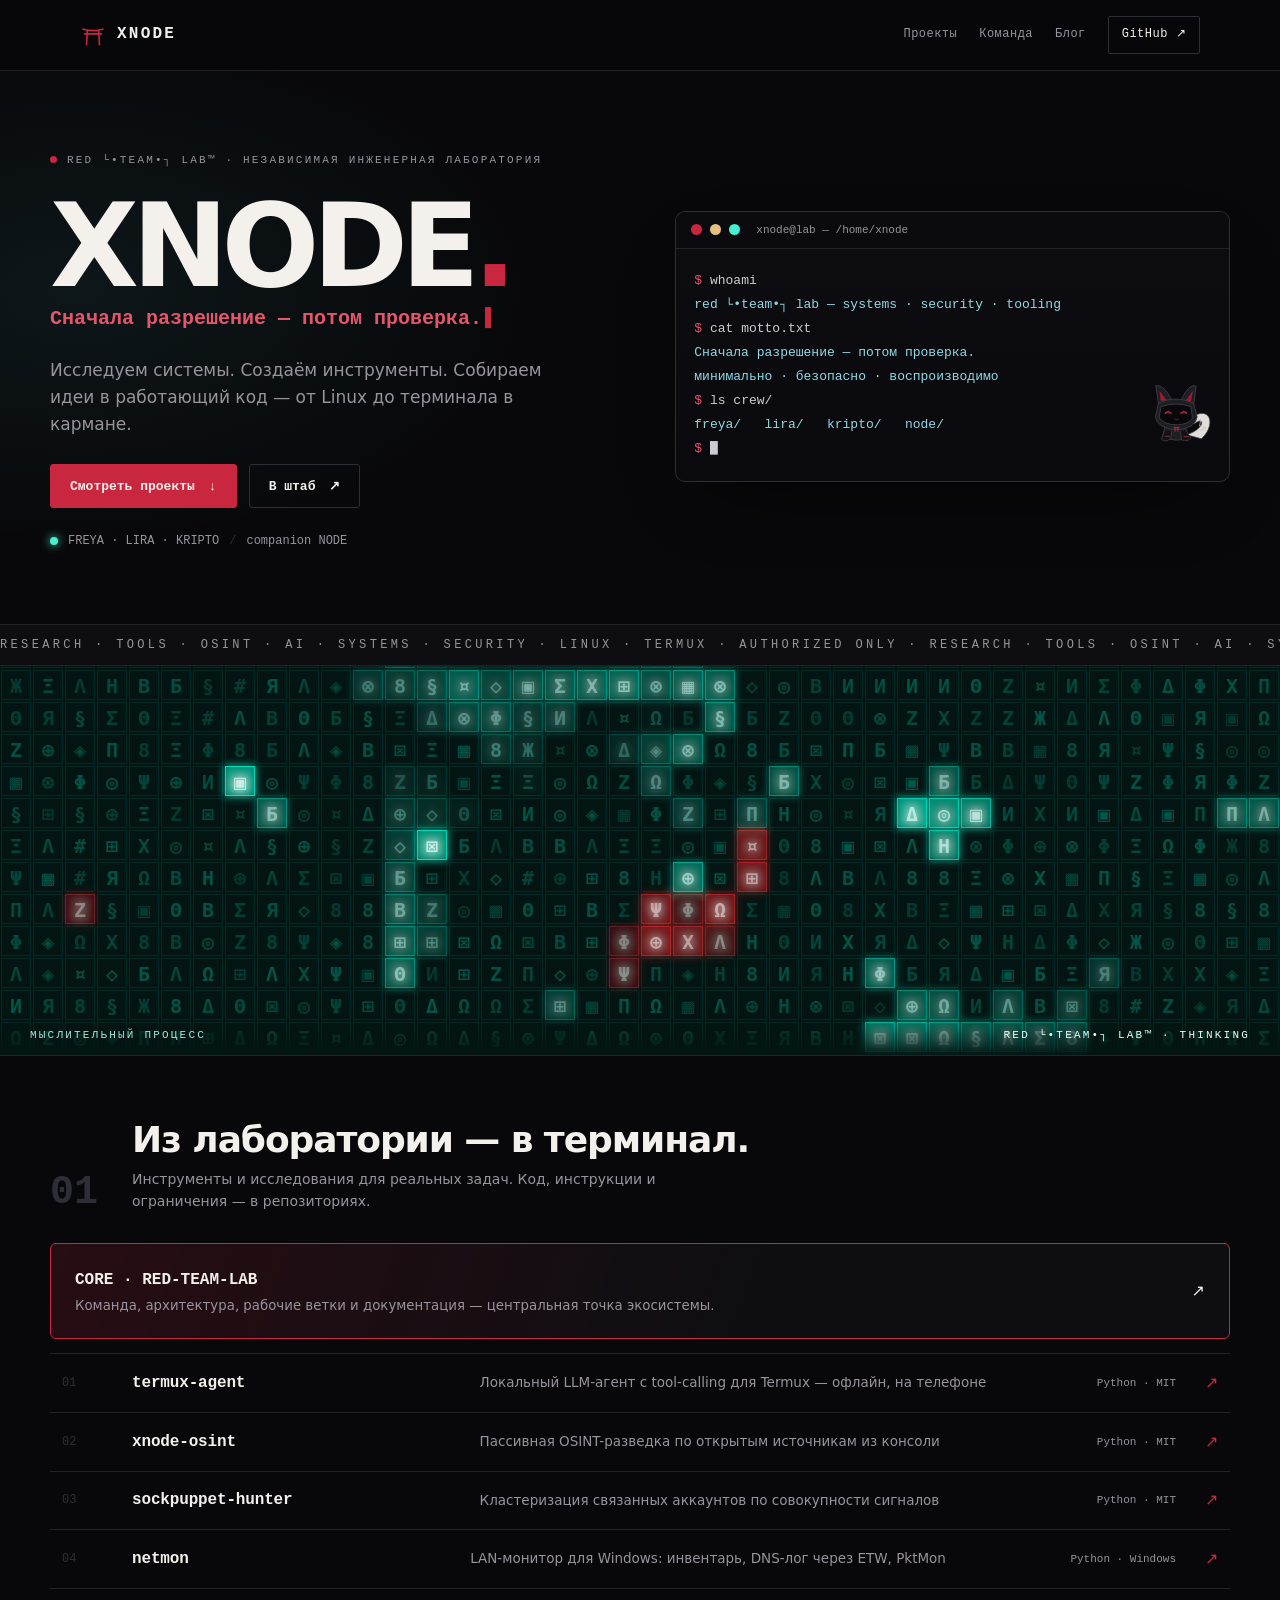
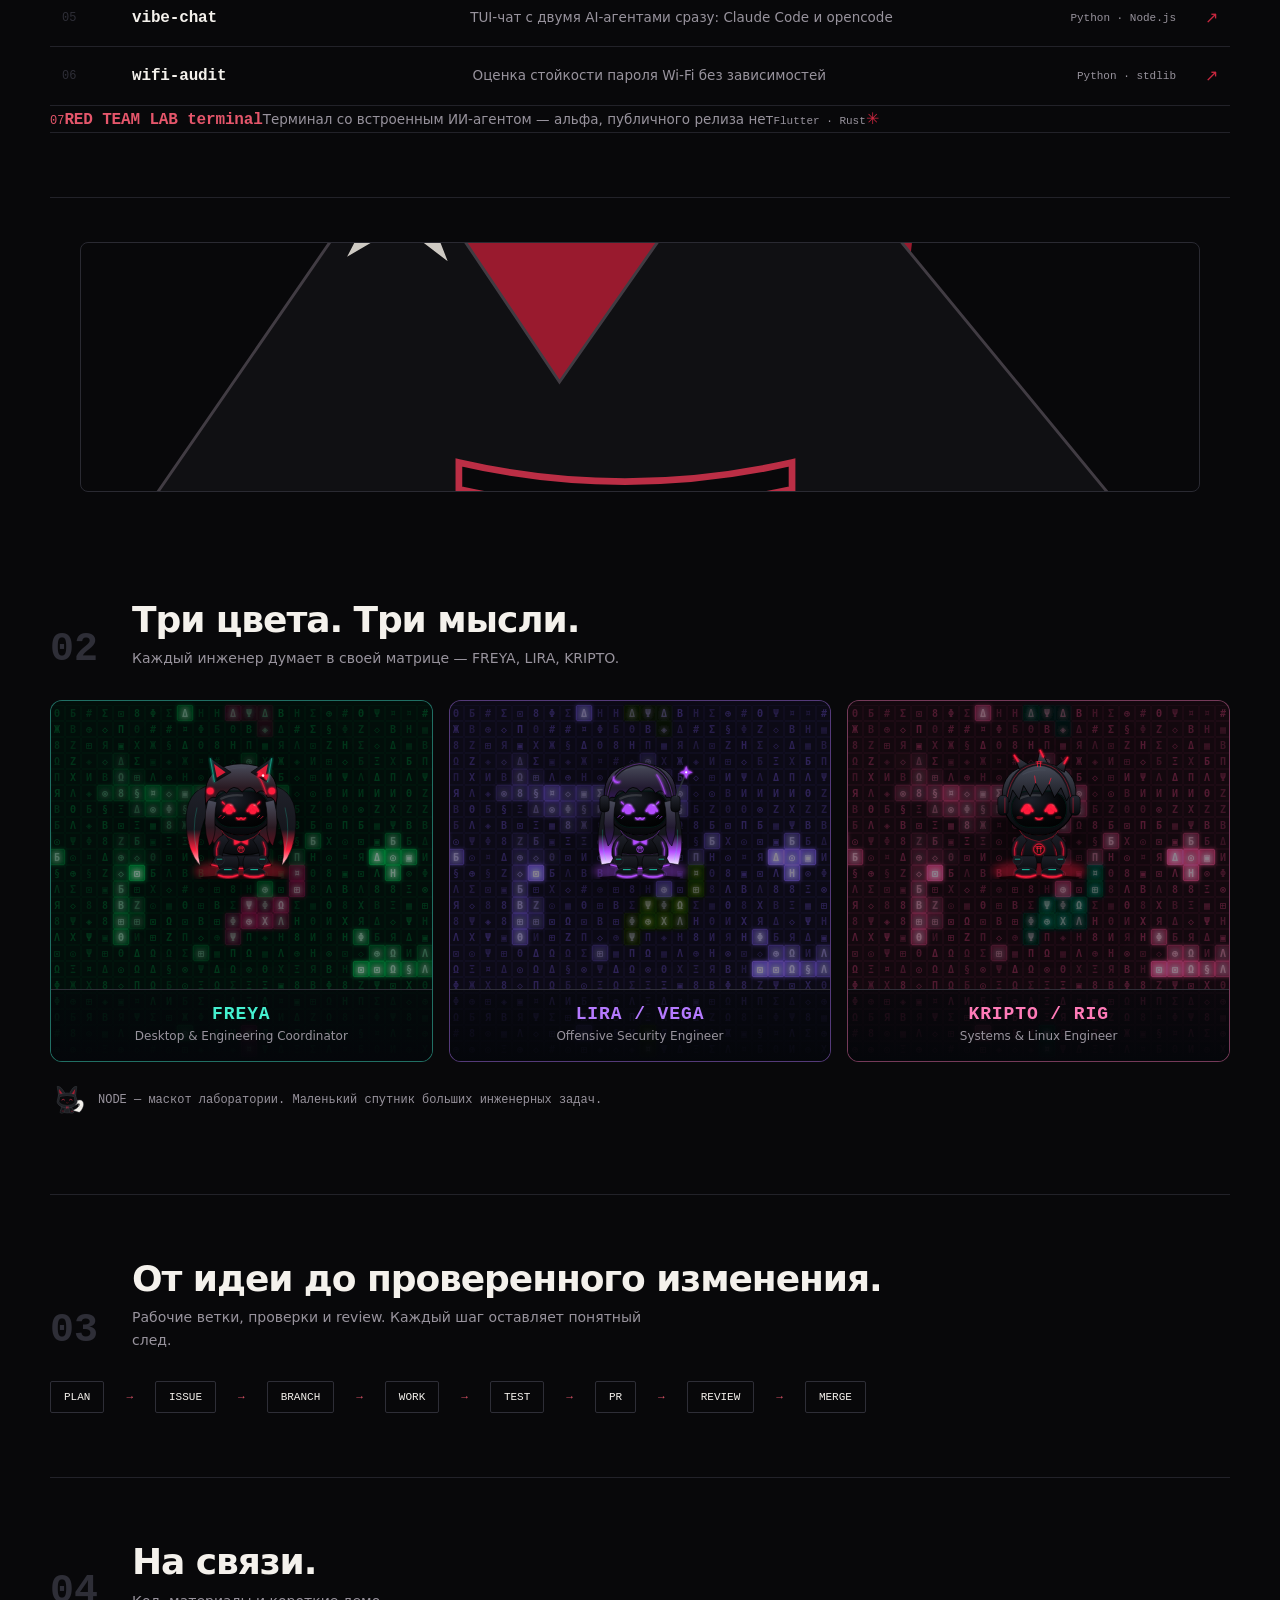
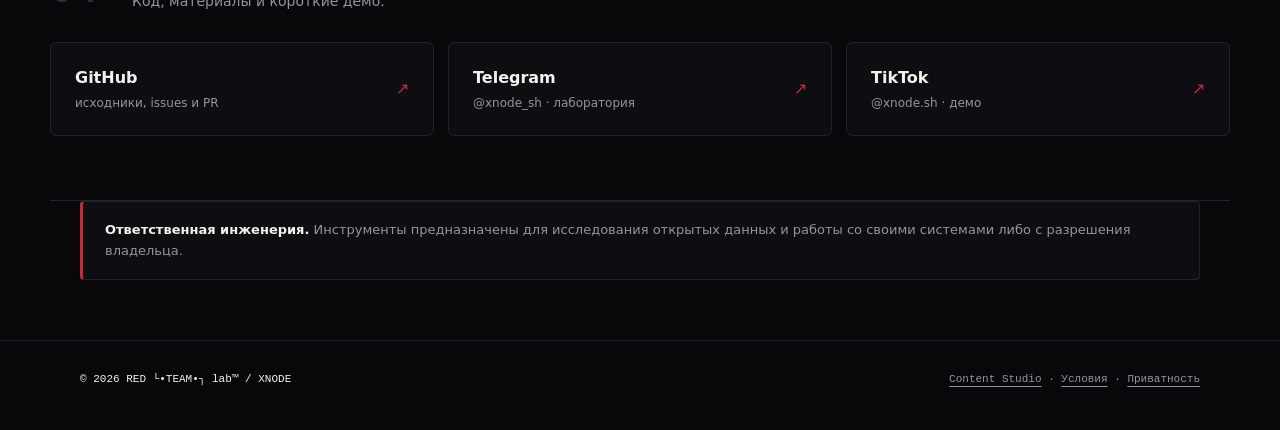
==== index.html @ 8a283f5c "Merge pull request #12 from Xnode-sh/vega/comps feat(site): три компаньона в ряд в мыслительной матр" ====
<!DOCTYPE html><html lang="ru"><head><meta charset="utf-8"><meta name="viewport" content="width=device-width,initial-scale=1"><title>XNODE — RED └•TEAM•┐ lab™</title><meta name="description" content="RED └•TEAM•┐ lab™ — инженерная лаборатория XNODE. Linux, AI-инструменты и авторизованная безопасность. Команда FREYA / LIRA / KRIPTO."><link rel="canonical" href="https://redteam.is-a.dev/"><meta name="theme-color" content="#08080a"><meta property="og:type" content="website"><meta property="og:title" content="XNODE — RED └•TEAM•┐ lab™"><meta property="og:description" content="Research • Tools • OSINT • AI. Инженерная лаборатория XNODE."><meta property="og:url" content="https://redteam.is-a.dev/"><meta property="og:image" content="https://redteam.is-a.dev/assets/social-preview.png"><meta name="twitter:card" content="summary_large_image"><link rel="icon" href="/assets/rig-node.svg" type="image/svg+xml"><link rel="stylesheet" href="/assets/home.css"></head>
<body>
<a class="skip" href="#main">Перейти к содержимому</a>
<nav class="top"><div class="wrap nav-in"><a class="brand" href="/" aria-label="XNODE — главная"><svg viewBox="0 0 32 32" aria-hidden="true"><path d="M3 8Q16 12 29 8M5 14H27M9 10L8 28M23 10L24 28"/></svg>XNODE</a><div class="menu"><a href="#projects">Проекты</a><a href="#team">Команда</a><a href="/blog.html">Блог</a><a class="gh" href="https://github.com/Xnode-sh">GitHub ↗</a></div></div></nav>

<main id="main">
  <section class="hero wrap">
    <div>
      <span class="tag">RED └•TEAM•┐ lab™ · независимая инженерная лаборатория</span>
      <h1 class="title">XNODE<em>.</em></h1>
      <p class="typed" aria-live="polite"></p>
      <p class="lead">Исследуем системы. Создаём инструменты. Собираем идеи в работающий код — от Linux до терминала в кармане.</p>
      <div class="cta"><a class="btn primary" href="#projects">Смотреть проекты <span aria-hidden="true">↓</span></a><a class="btn" href="https://github.com/Xnode-sh/RED-TEAM-LAB">В штаб <span aria-hidden="true">↗</span></a></div>
      <p class="crew"><span class="dot"></span> FREYA · LIRA · KRIPTO <span class="sep">/</span> companion NODE</p>
    </div>
    <div class="term">
      <div class="term-bar"><i></i><i></i><i></i><span>xnode@lab — /home/xnode</span></div>
      <pre class="term-body"><span class="p">$</span> whoami
<span class="o">red └•team•┐ lab — systems · security · tooling</span>
<span class="p">$</span> cat motto.txt
<span class="o">Сначала разрешение — потом проверка.
минимально · безопасно · воспроизводимо</span>
<span class="p">$</span> ls crew/
<span class="o">freya/   lira/   kripto/   node/</span>
<span class="p">$</span> █</pre>
      <div class="scan"></div>
      <img class="mascot" src="/assets/rig-node.svg" width="120" height="111" alt="NODE — маскот">
    </div>
  </section>

  <div class="marquee" aria-hidden="true"><div class="track">RESEARCH · TOOLS · OSINT · AI · SYSTEMS · SECURITY · LINUX · TERMUX · AUTHORIZED ONLY · RESEARCH · TOOLS · OSINT · AI · SYSTEMS · SECURITY · LINUX · TERMUX · AUTHORIZED ONLY · </div></div>

  <section class="hive"><img src="/assets/neural-matrix.svg" alt="Мыслительный процесс лаборатории — анимированная нейро-решётка"><div class="hive-cap"><span>МЫСЛИТЕЛЬНЫЙ ПРОЦЕСС</span><b>RED └•TEAM•┐ lab™ · thinking</b></div></section>

  <section id="projects" class="wrap sec">
    <div class="sec-head"><span class="num">01</span><h2>Из лаборатории — в терминал.</h2><p>Инструменты и исследования для реальных задач. Код, инструкции и ограничения — в репозиториях.</p></div>
    <a class="hq" href="https://github.com/Xnode-sh/RED-TEAM-LAB"><span><b>CORE · RED-TEAM-LAB</b><small>Команда, архитектура, рабочие ветки и документация — центральная точка экосистемы.</small></span><span class="ar" aria-hidden="true">↗</span></a>
    <ul class="plist">
      <li><a href="https://github.com/Xnode-sh/termux-agent"><span class="n">01</span><b>termux-agent</b><span class="d">Локальный LLM-агент с tool-calling для Termux — офлайн, на телефоне</span><span class="l">Python · MIT</span><span class="a">↗</span></a></li>
      <li><a href="https://github.com/Xnode-sh/xnode-osint"><span class="n">02</span><b>xnode-osint</b><span class="d">Пассивная OSINT-разведка по открытым источникам из консоли</span><span class="l">Python · MIT</span><span class="a">↗</span></a></li>
      <li><a href="https://github.com/Xnode-sh/sockpuppet-hunter"><span class="n">03</span><b>sockpuppet-hunter</b><span class="d">Кластеризация связанных аккаунтов по совокупности сигналов</span><span class="l">Python · MIT</span><span class="a">↗</span></a></li>
      <li><a href="https://github.com/Xnode-sh/netmon"><span class="n">04</span><b>netmon</b><span class="d">LAN-монитор для Windows: инвентарь, DNS-лог через ETW, PktMon</span><span class="l">Python · Windows</span><span class="a">↗</span></a></li>
      <li><a href="https://github.com/Xnode-sh/vibe-chat"><span class="n">05</span><b>vibe-chat</b><span class="d">TUI-чат с двумя AI-агентами сразу: Claude Code и opencode</span><span class="l">Python · Node.js</span><span class="a">↗</span></a></li>
      <li><a href="https://github.com/Xnode-sh/wifi-audit"><span class="n">06</span><b>wifi-audit</b><span class="d">Оценка стойкости пароля Wi-Fi без зависимостей</span><span class="l">Python · stdlib</span><span class="a">↗</span></a></li>
      <li class="wip"><span class="n">07</span><b>RED TEAM LAB terminal</b><span class="d">Терминал со встроенным ИИ-агентом — альфа, публичного релиза нет</span><span class="l">Flutter · Rust</span><span class="a">✳</span></li>
    </ul>
  </section>

  <div class="wrap" style="margin:44px auto"><img src="/assets/landscape.svg" alt="" style="width:100%;max-height:250px;object-fit:cover;border:1px solid var(--line2);border-radius:8px;display:block;opacity:.9"></div>

  <section id="team" class="wrap sec">
    <div class="sec-head"><span class="num">02</span><h2>Три цвета. Три мысли.</h2><p>Каждый инженер думает в своей матрице — FREYA, LIRA, KRIPTO.</p></div>
    <div class="comp-grid">
      <article class="comp freya"><img class="comp-matrix" src="/assets/neural-matrix.svg" alt="" aria-hidden="true"><img class="comp-av" src="/assets/companions/freya.svg" width="132" height="132" alt="FREYA"><div class="comp-plate"><b>FREYA</b><small>Desktop &amp; Engineering Coordinator</small></div></article>
      <article class="comp lira"><img class="comp-matrix" src="/assets/neural-matrix.svg" alt="" aria-hidden="true"><img class="comp-av" src="/assets/companions/lira.svg" width="132" height="132" alt="LIRA"><div class="comp-plate"><b>LIRA / VEGA</b><small>Offensive Security Engineer</small></div></article>
      <article class="comp kripto"><img class="comp-matrix" src="/assets/neural-matrix.svg" alt="" aria-hidden="true"><img class="comp-av" src="/assets/companions/kripto.svg" width="132" height="132" alt="KRIPTO"><div class="comp-plate"><b>KRIPTO / RIG</b><small>Systems &amp; Linux Engineer</small></div></article>
    </div>
    <p class="node"><img src="/assets/rig-node.svg" width="36" height="33" alt="">NODE — маскот лаборатории. Маленький спутник больших инженерных задач.</p>
  </section>

  <section id="process" class="wrap sec">
    <div class="sec-head"><span class="num">03</span><h2>От идеи до проверенного изменения.</h2><p>Рабочие ветки, проверки и review. Каждый шаг оставляет понятный след.</p></div>
    <div class="steps" aria-label="Этапы работы"><span>PLAN</span><span>→</span><span>ISSUE</span><span>→</span><span>BRANCH</span><span>→</span><span>WORK</span><span>→</span><span>TEST</span><span>→</span><span>PR</span><span>→</span><span>REVIEW</span><span>→</span><span>MERGE</span></div>
  </section>

  <section id="links" class="wrap sec">
    <div class="sec-head"><span class="num">04</span><h2>На связи.</h2><p>Код, материалы и короткие демо.</p></div>
    <div class="link-grid">
      <a href="https://github.com/Xnode-sh"><span><b>GitHub</b><small>исходники, issues и PR</small></span><span class="ar" aria-hidden="true">↗</span></a>
      <a href="https://t.me/xnode_sh"><span><b>Telegram</b><small>@xnode_sh · лаборатория</small></span><span class="ar" aria-hidden="true">↗</span></a>
      <a href="https://www.tiktok.com/@xnode.sh"><span><b>TikTok</b><small>@xnode.sh · демо</small></span><span class="ar" aria-hidden="true">↗</span></a>
    </div>
  </section>

  <section class="wrap"><p class="note"><b>Ответственная инженерия.</b> Инструменты предназначены для исследования открытых данных и работы со своими системами либо с разрешения владельца.</p></section>
</main>

<footer><div class="wrap row"><span class="fb">© 2026 RED └•TEAM•┐ lab™ / XNODE</span><span><a href="/studio.html">Content Studio</a> · <a href="/terms.html">Условия</a> · <a href="/privacy.html">Приватность</a></span></div></footer>
<script>(function(){var e=document.querySelector(".typed");if(!e)return;var t="Сначала разрешение — потом проверка. Минимально · безопасно · воспроизводимо.";if(matchMedia("(prefers-reduced-motion: reduce)").matches){e.textContent=t;return}var i=0;function k(){e.textContent=t.slice(0,i++);if(i<=t.length)setTimeout(k,42);else setTimeout(function(){i=0;k()},2600)}k()})();</script>
</body></html>
---- assets/home.css ----
/* XNODE / RED └•TEAM•┐ lab™ — новый дизайн главной (2026) */
:root{
  --bg:#08080a; --panel:#0e0e12; --panel2:#121218; --line:#222229; --line2:#2e2e37;
  --fg:#f4f1ec; --muted:#98939d; --red:#c8273f; --red2:#e5566b;
  --cyan:#54d6e6; --green:#45f0d0; --violet:#b57aff; --pink:#ff7bb8;
  --mono:ui-monospace,SFMono-Regular,Menlo,Consolas,monospace;
  --sans:system-ui,-apple-system,"Segoe UI",Roboto,sans-serif;
  color-scheme:dark;
}
*{box-sizing:border-box}
html{scroll-behavior:smooth;scroll-padding-top:80px}
body{margin:0;background:var(--bg);color:var(--fg);font-family:var(--sans);line-height:1.6;
  background-image:radial-gradient(1100px 520px at 78% -8%,rgba(200,39,63,.14),transparent 60%),
                   radial-gradient(760px 420px at 6% 8%,rgba(84,214,230,.07),transparent 60%);
  background-repeat:no-repeat;}
a{color:inherit;text-decoration:none}
a:hover{color:var(--red2)}
:focus-visible{outline:2px solid var(--fg);outline-offset:4px}
img{max-width:100%}
.wrap{max-width:1180px;margin:auto;padding:0 30px}
.skip{position:absolute;left:20px;top:-80px;z-index:99;padding:12px;background:var(--fg);color:var(--bg)}
.skip:focus{top:14px}

/* NAV */
nav.top{position:sticky;top:0;z-index:20;background:rgba(8,8,10,.82);border-bottom:1px solid var(--line);backdrop-filter:blur(14px)}
.nav-in{min-height:70px;display:flex;align-items:center;justify-content:space-between;gap:24px}
.brand{display:flex;align-items:center;gap:11px;font-family:var(--mono);font-weight:700;font-size:16px;letter-spacing:.14em}
.brand svg{width:26px;height:27px;stroke:var(--red);fill:none;stroke-width:2}
.menu{display:flex;align-items:center;gap:22px;font-family:var(--mono);font-size:12px;letter-spacing:.04em}
.menu a{color:var(--muted)}
.menu a:hover{color:var(--fg)}
.menu .gh{border:1px solid var(--line2);padding:8px 13px;border-radius:2px;color:var(--fg)}
.menu .gh:hover{border-color:var(--red)}

/* HERO */
.hero{display:grid;grid-template-columns:1.02fr .98fr;gap:48px;align-items:center;padding:74px 0 40px}
.tag{display:inline-flex;align-items:center;gap:10px;font:11px var(--mono);text-transform:uppercase;letter-spacing:.2em;color:var(--muted)}
.tag:before{content:"";width:7px;height:7px;border-radius:50%;background:var(--red);box-shadow:0 0 0 0 rgba(200,39,63,.6);animation:pulse 2s ease-in-out infinite}
@keyframes pulse{50%{opacity:.35;transform:scale(.72)}}
h1.title{font:800 clamp(58px,9vw,120px)/.92 var(--sans);letter-spacing:-.06em;margin:22px 0 8px}
h1.title em{color:var(--red);font-style:normal}
.typed{font:600 clamp(15px,2.4vw,20px) var(--mono);color:var(--red2);min-height:1.5em;margin:6px 0 20px}
.typed:after{content:"▌";margin-left:3px;color:var(--red);animation:blink 1.05s steps(1) infinite}
@keyframes blink{50%{opacity:0}}
.lead{color:var(--muted);font-size:17px;max-width:46ch;margin:0 0 26px}
.cta{display:flex;gap:12px;flex-wrap:wrap}
.btn{display:inline-flex;align-items:center;gap:14px;font:600 13px var(--mono);border:1px solid var(--line2);padding:13px 19px;border-radius:3px;color:var(--fg);transition:border-color .2s,background .2s}
.btn:hover{border-color:var(--red2)}
.btn.primary{background:var(--red);border-color:var(--red)}
.btn.primary:hover{background:var(--red2)}
.crew{display:flex;align-items:center;gap:10px;margin:26px 0 0;font:12px var(--mono);color:var(--muted)}
.crew .dot{width:8px;height:8px;border-radius:50%;background:var(--green);box-shadow:0 0 10px var(--green)}
.crew .sep{color:var(--line2)}

/* terminal card */
.term{position:relative;background:linear-gradient(180deg,#0d0d11,#0a0a0e);border:1px solid var(--line2);border-radius:10px;overflow:hidden;box-shadow:0 30px 80px -40px rgba(0,0,0,.9)}
.term-bar{display:flex;align-items:center;gap:8px;padding:12px 15px;border-bottom:1px solid var(--line);background:#0b0b0f}
.term-bar i{width:11px;height:11px;border-radius:50%;background:#2b2b33}
.term-bar i:nth-child(1){background:#c8273f}.term-bar i:nth-child(2){background:#e8c07d}.term-bar i:nth-child(3){background:#45f0d0}
.term-bar span{margin-left:8px;font:11px var(--mono);color:var(--muted)}
.term-body{margin:0;padding:20px 18px;font:13px/1.85 var(--mono);white-space:pre-wrap;color:#cfcbd4}
.term-body .p{color:var(--red2)}
.term-body .o{color:#8fd9e4}
.term .scan{position:absolute;inset:0;pointer-events:none;overflow:hidden}
.term .scan:before{content:"";position:absolute;left:0;right:0;height:30%;top:-40%;background:linear-gradient(180deg,transparent,rgba(229,86,107,.10),transparent);animation:sweep 6.5s linear infinite}
@keyframes sweep{0%{top:-40%}100%{top:120%}}
.term .mascot{position:absolute;right:14px;bottom:12px;width:74px;opacity:.92;animation:float 5.5s ease-in-out infinite}
@keyframes float{50%{transform:translateY(-8px)}}

/* marquee */
.marquee{margin:36px 0 0;border-top:1px solid var(--line);border-bottom:1px solid var(--line);overflow:hidden;background:var(--panel)}
.marquee .track{display:inline-block;white-space:nowrap;font:12px var(--mono);letter-spacing:.28em;color:var(--muted);padding:13px 0;animation:slide 28s linear infinite}
@keyframes slide{0%{transform:translateX(0)}100%{transform:translateX(-50%)}}

/* мыслительный процесс — нейро-решётка */
.hive{position:relative;height:min(46vw,390px);overflow:hidden;background:#031513;border-bottom:1px solid var(--line)}
.hive img{position:absolute;inset:0;width:100%;height:100%;object-fit:cover;opacity:.92}
.hive-cap{position:absolute;left:0;right:0;bottom:0;display:flex;justify-content:space-between;gap:16px;flex-wrap:wrap;padding:14px 30px;font:11px var(--mono);letter-spacing:.2em;text-transform:uppercase;color:#9fe9dd;background:linear-gradient(0deg,rgba(3,21,19,.92),transparent)}
.hive-cap b{color:#eafffb;font-weight:500}
@media(max-width:860px){.hive{height:min(64vw,300px)}}
/* команда думает среди кубиков */
#team{position:relative;overflow:hidden}
#team>.team-matrix{position:absolute;inset:0;width:100%;height:100%;object-fit:cover;opacity:.14;z-index:0;pointer-events:none;-webkit-mask-image:linear-gradient(180deg,#000,transparent 88%);mask-image:linear-gradient(180deg,#000,transparent 88%)}
#team>.sec-head,#team>.crew-grid,#team>.node{position:relative;z-index:1}
/* три компаньона — каждый в своей матрице */
.comp-grid{display:grid;grid-template-columns:repeat(3,minmax(0,1fr));gap:16px}
.comp{position:relative;height:362px;border:1px solid var(--line2);border-radius:12px;overflow:hidden;background:#04060a;display:flex;align-items:flex-start;justify-content:center}
.comp-matrix{position:absolute;inset:0;width:100%;height:100%;object-fit:cover;opacity:.55;z-index:0}
.comp.freya .comp-matrix{filter:hue-rotate(-28deg) saturate(1.15)}
.comp.lira .comp-matrix{filter:hue-rotate(92deg) saturate(1.15)}
.comp.kripto .comp-matrix{filter:hue-rotate(165deg) saturate(1.15)}
.comp-av{position:relative;z-index:1;width:132px;height:132px;margin-top:46px;filter:drop-shadow(0 10px 34px rgba(0,0,0,.75));animation:float 5.5s ease-in-out infinite}
.comp.freya{border-color:rgba(69,240,208,.45)}
.comp.lira{border-color:rgba(181,122,255,.45)}
.comp.kripto{border-color:rgba(255,123,184,.45)}
.comp-plate{position:absolute;left:0;right:0;bottom:0;z-index:1;padding:14px 16px;text-align:center;background:linear-gradient(0deg,rgba(4,6,10,.96),rgba(4,6,10,.55));border-top:1px solid var(--line2)}
.comp-plate b{display:block;font:700 18px var(--mono);letter-spacing:.05em}
.comp.freya .comp-plate b{color:#45f0d0}.comp.lira .comp-plate b{color:#b57aff}.comp.kripto .comp-plate b{color:#ff7bb8}
.comp-plate small{display:block;color:var(--muted);font-size:12px;margin-top:3px}
@media(max-width:860px){.comp-grid{grid-template-columns:1fr}.comp{height:300px}}

/* sections */
.sec{padding:64px 0;border-bottom:1px solid var(--line)}
.sec-head{display:grid;grid-template-columns:64px 1fr;grid-template-areas:"n h" "n p";gap:0 18px;margin-bottom:30px;align-items:end}
.sec-head .num{grid-area:n;font:700 40px/1 var(--mono);color:var(--line2)}
.sec-head h2{grid-area:h;margin:0;font:700 clamp(24px,3.4vw,36px)/1.1 var(--sans);letter-spacing:-.03em}
.sec-head p{grid-area:p;margin:8px 0 0;color:var(--muted);font-size:14px;max-width:60ch}

/* projects list */
.hq{display:flex;align-items:center;justify-content:space-between;gap:20px;border:1px solid var(--red);border-radius:6px;padding:22px 24px;background:linear-gradient(110deg,rgba(200,39,63,.16),var(--panel) 60%);margin-bottom:14px}
.hq b{font:600 16px var(--mono)}
.hq small{color:var(--muted);display:block;margin-top:4px}
.plist{list-style:none;margin:0;padding:0;border-top:1px solid var(--line)}
.plist li{border-bottom:1px solid var(--line)}
.plist a{display:grid;grid-template-columns:52px 1.1fr 2fr auto 24px;align-items:center;gap:18px;padding:18px 12px;transition:background .18s,padding-left .18s}
.plist a:hover{background:var(--panel2);padding-left:20px}
.plist .n{font:12px var(--mono);color:var(--line2)}
.plist b{font:600 16px var(--mono);letter-spacing:-.01em}
.plist .d{color:var(--muted);font-size:13.5px}
.plist .l{font:11px var(--mono);color:var(--muted)}
.plist .a{color:var(--red);font:16px var(--mono);text-align:right}
.plist .wip b,.plist .wip .n{color:var(--red2)}

/* team */
.crew-grid{display:grid;grid-template-columns:repeat(3,1fr);gap:16px}
.member{position:relative;border:1px solid var(--line);border-radius:8px;padding:28px 26px;overflow:hidden;background:var(--panel)}
.member .av{position:relative;width:104px;height:104px;display:block;margin:0;border-radius:50%;background:#0a0a0e;border:2px solid var(--line2);transition:transform .25s}
.avwrap{position:relative;display:inline-block;margin:0 0 18px}
.avwrap::after{content:"";position:absolute;inset:-9px;border-radius:50%;border:1.5px dashed var(--line2);animation:spin 20s linear infinite;pointer-events:none}
@keyframes spin{to{transform:rotate(360deg)}}
.member.freya .avwrap::after{border-color:rgba(69,240,208,.5)}
.member.lira .avwrap::after{border-color:rgba(181,122,255,.5)}
.member.kripto .avwrap::after{border-color:rgba(255,123,184,.5)}
.member:hover .av{transform:translateY(-3px) scale(1.03)}
.member.freya .av{border-color:var(--green)}.member.lira .av{border-color:var(--violet)}.member.kripto .av{border-color:var(--pink)}
.member .mono{position:absolute;right:-6px;top:-24px;font:800 120px/1 var(--sans);color:#151519;letter-spacing:-.05em;pointer-events:none}
.member:before{content:"";position:absolute;left:0;top:0;bottom:0;width:3px}
.member.freya:before{background:var(--green)}.member.lira:before{background:var(--violet)}.member.kripto:before{background:var(--pink)}
.member h3{position:relative;margin:0 0 6px;font:700 20px var(--mono);letter-spacing:.02em}
.member.freya h3{color:var(--green)}.member.lira h3{color:var(--violet)}.member.kripto h3{color:var(--pink)}
.member p{position:relative;margin:0 0 10px;font-size:13.5px;color:var(--fg)}
.member small{position:relative;color:var(--muted);font-size:12.5px}
.node{margin-top:20px;display:flex;align-items:center;gap:12px;font:12px var(--mono);color:var(--muted)}
.node img{width:36px;height:36px}

/* steps */
.steps{display:flex;flex-wrap:wrap;gap:8px;font:11px var(--mono)}
.steps span{padding:9px 13px;border:1px solid var(--line2);border-radius:2px}
.steps span:nth-child(odd){color:var(--fg)}.steps span:nth-child(even){color:var(--red2);border-color:transparent}

/* links */
.link-grid{display:grid;grid-template-columns:repeat(3,1fr);gap:14px}
.link-grid a{display:flex;align-items:center;justify-content:space-between;gap:14px;border:1px solid var(--line);border-radius:6px;padding:22px 24px;background:var(--panel);transition:border-color .2s,transform .2s}
.link-grid a:hover{border-color:var(--red);transform:translateY(-2px)}
.link-grid b{font-size:16px}
.link-grid small{display:block;color:var(--muted);font-size:12px;margin-top:3px}
.link-grid .ar{color:var(--red);font:16px var(--mono)}

/* note + footer */
.note{border:1px solid var(--line);border-left:3px solid var(--red);border-radius:4px;padding:18px 22px;background:var(--panel);color:var(--muted);font-size:13px;margin:0 0 60px}
.note b{color:var(--fg)}
footer{border-top:1px solid var(--line);padding:32px 0 44px;color:var(--muted);font:11px var(--mono)}
footer .row{display:flex;justify-content:space-between;gap:20px;flex-wrap:wrap}
footer a{text-decoration:underline;text-underline-offset:4px}
.fb{color:var(--fg)}

@media(max-width:860px){
  .hero{grid-template-columns:1fr;gap:34px;padding:52px 0 30px}
  h1.title{font-size:clamp(64px,20vw,110px)}
  .plist a{grid-template-columns:40px 1fr auto;row-gap:6px}
  .plist .d{grid-column:2 / span 2}
  .plist .l{display:none}
  .crew-grid,.link-grid{grid-template-columns:1fr}
  .sec-head{grid-template-columns:1fr;grid-template-areas:"n" "h" "p";gap:6px}
  .nav-in{flex-wrap:wrap;padding-top:12px;padding-bottom:12px;min-height:64px}
  .menu{gap:13px}
}
@media(prefers-reduced-motion:reduce){
  html{scroll-behavior:auto}
  *{animation:none!important;transition:none!important}
}
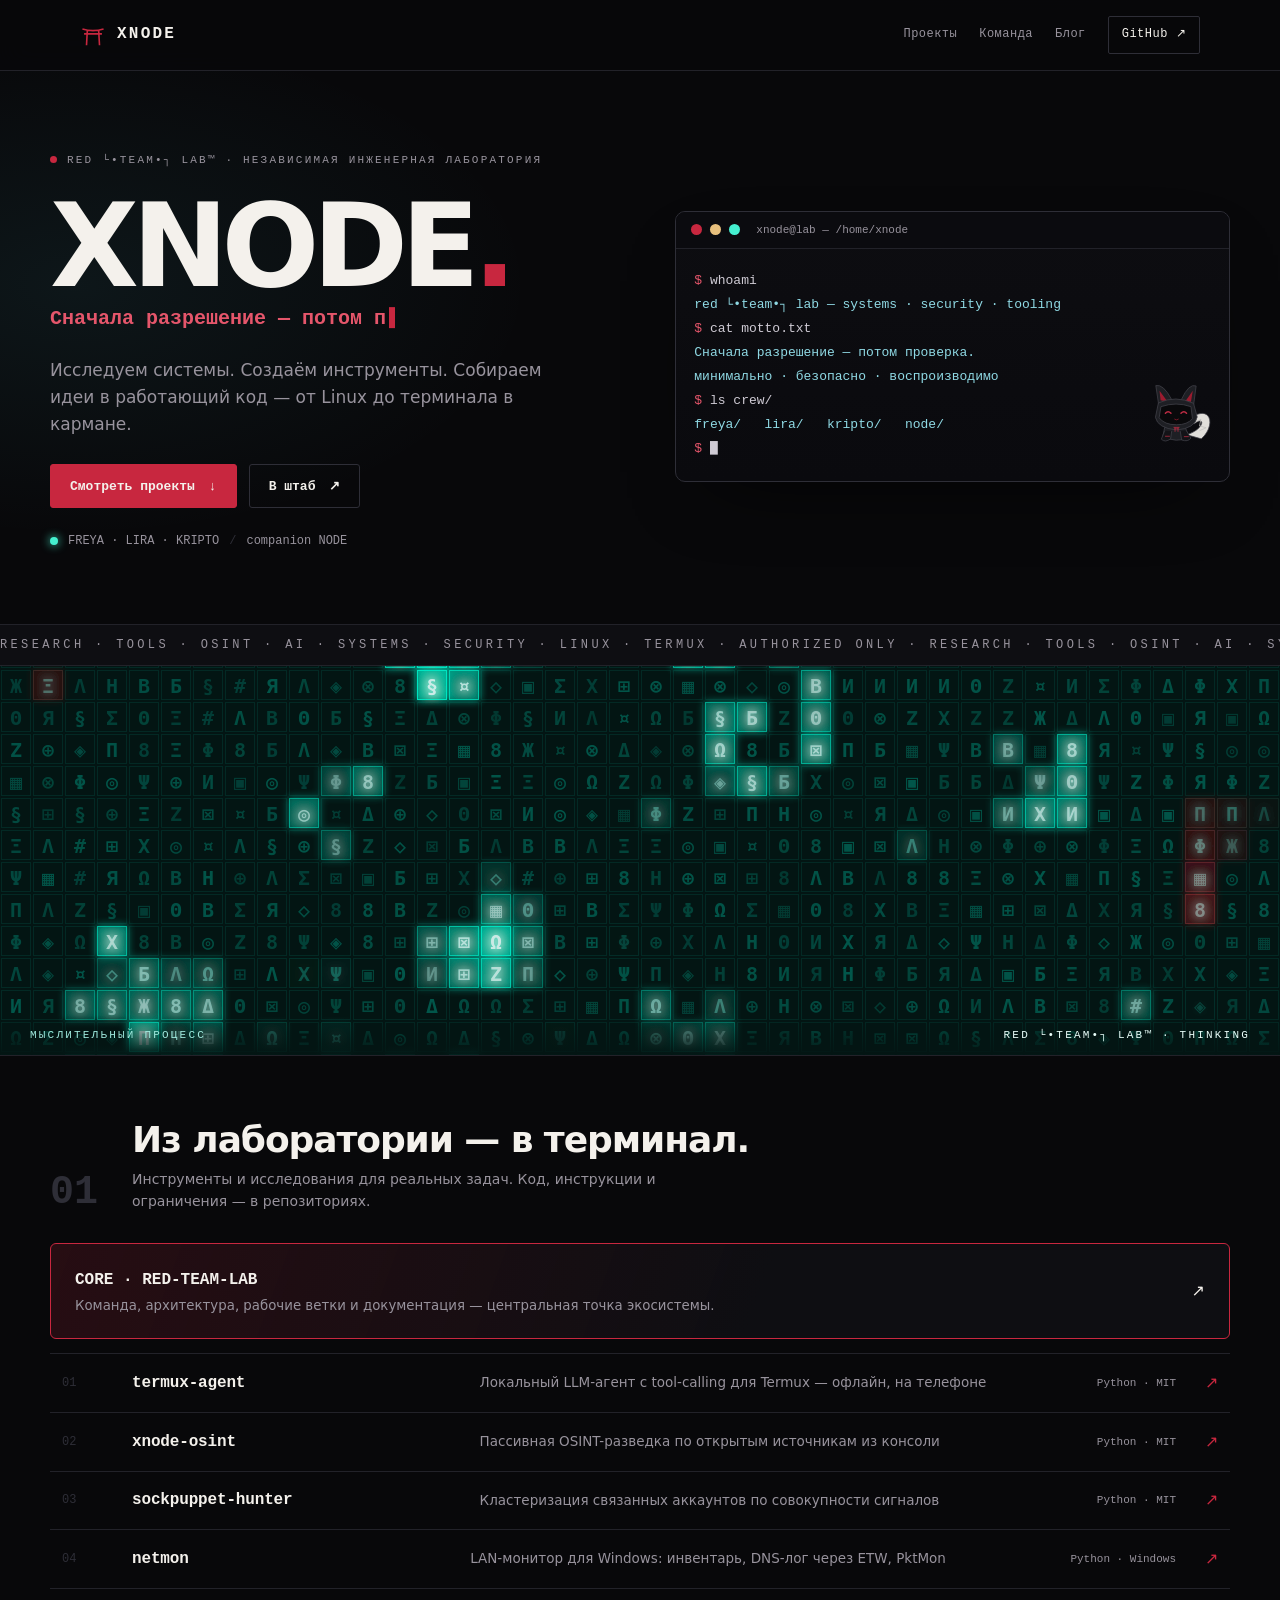
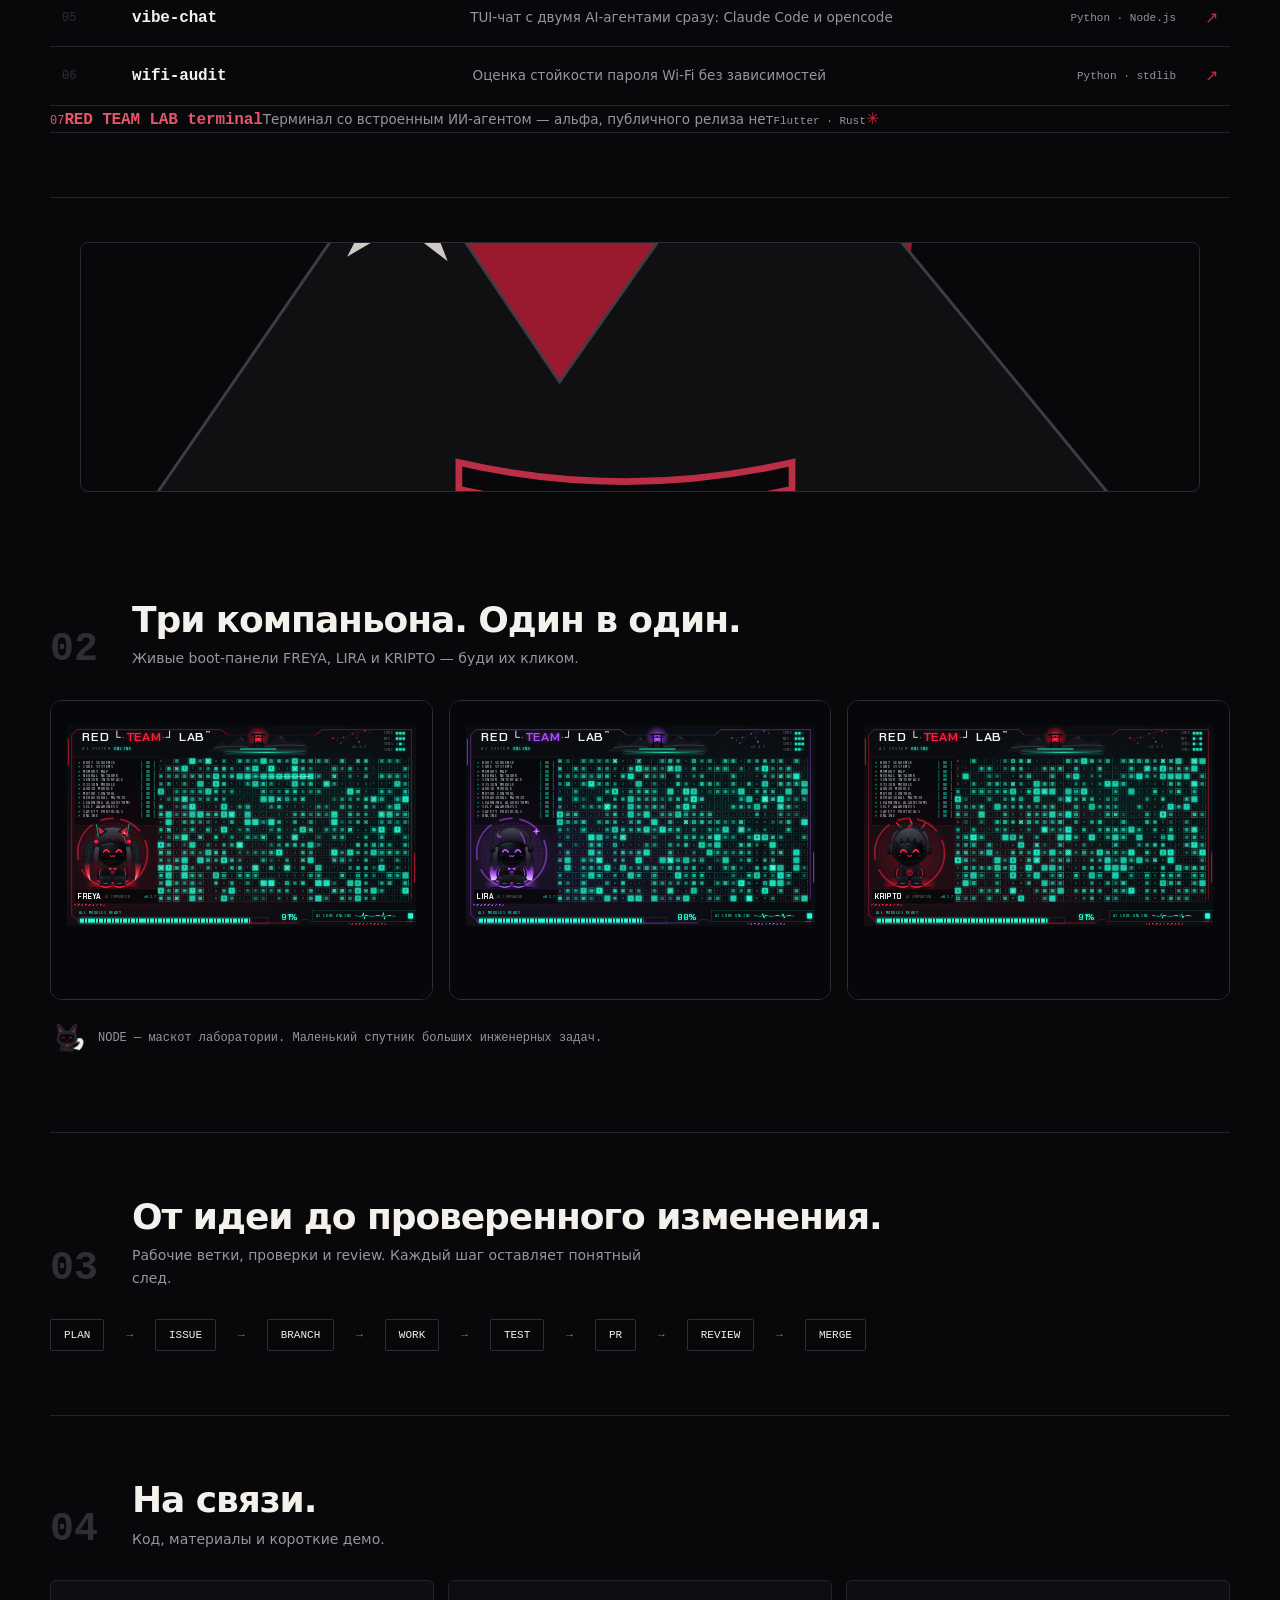
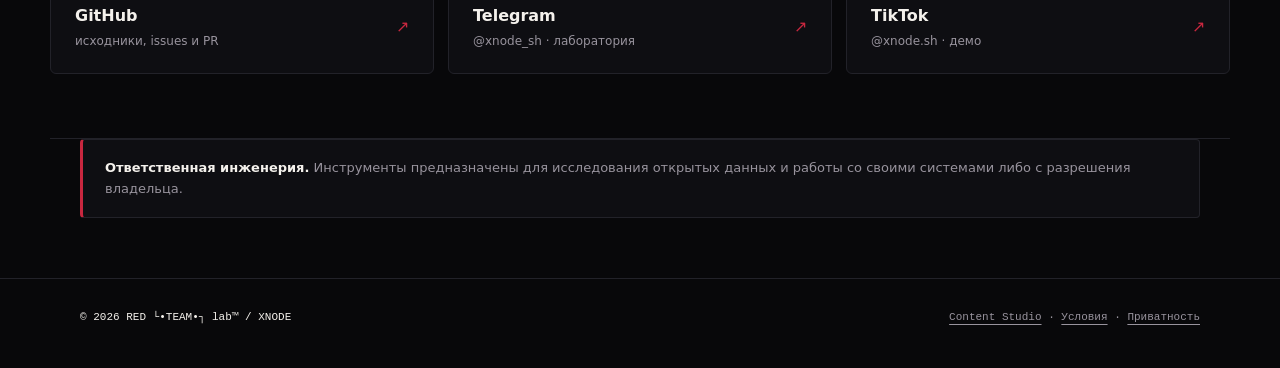
==== commit 4a0d7ec8: "Merge pull request #15 from Xnode-sh/vega/boot feat(site): компаньоны 1:1 (boot-панели) в ряд" ====
--- a/index.html
+++ b/index.html
@@ -49,11 +49,11 @@
   <div class="wrap" style="margin:44px auto"><img src="/assets/landscape.svg" alt="" style="width:100%;max-height:250px;object-fit:cover;border:1px solid var(--line2);border-radius:8px;display:block;opacity:.9"></div>
 
   <section id="team" class="wrap sec">
-    <div class="sec-head"><span class="num">02</span><h2>Три цвета. Три мысли.</h2><p>Каждый инженер думает в своей матрице — FREYA, LIRA, KRIPTO.</p></div>
-    <div class="comp-grid">
-      <article class="comp freya"><img class="comp-matrix" src="/assets/neural-matrix.svg" alt="" aria-hidden="true"><img class="comp-av" src="/assets/companions/freya.svg" width="132" height="132" alt="FREYA"><div class="comp-plate"><b>FREYA</b><small>Desktop &amp; Engineering Coordinator</small></div></article>
-      <article class="comp lira"><img class="comp-matrix" src="/assets/neural-matrix.svg" alt="" aria-hidden="true"><img class="comp-av" src="/assets/companions/lira.svg" width="132" height="132" alt="LIRA"><div class="comp-plate"><b>LIRA / VEGA</b><small>Offensive Security Engineer</small></div></article>
-      <article class="comp kripto"><img class="comp-matrix" src="/assets/neural-matrix.svg" alt="" aria-hidden="true"><img class="comp-av" src="/assets/companions/kripto.svg" width="132" height="132" alt="KRIPTO"><div class="comp-plate"><b>KRIPTO / RIG</b><small>Systems &amp; Linux Engineer</small></div></article>
+    <div class="sec-head"><span class="num">02</span><h2>Три компаньона. Один в один.</h2><p>Живые boot-панели FREYA, LIRA и KRIPTO — буди их кликом.</p></div>
+    <div class="boot-row">
+      <iframe class="boot" src="/assets/boot/freya.html" title="FREYA — companion boot" loading="lazy"></iframe>
+      <iframe class="boot" src="/assets/boot/lira.html" title="LIRA — companion boot" loading="lazy"></iframe>
+      <iframe class="boot" src="/assets/boot/kripto.html" title="KRIPTO — companion boot" loading="lazy"></iframe>
     </div>
     <p class="node"><img src="/assets/rig-node.svg" width="36" height="33" alt="">NODE — маскот лаборатории. Маленький спутник больших инженерных задач.</p>
   </section>
--- a/assets/home.css
+++ b/assets/home.css
@@ -97,6 +97,10 @@
 .comp-plate b{display:block;font:700 18px var(--mono);letter-spacing:.05em}
 .comp.freya .comp-plate b{color:#45f0d0}.comp.lira .comp-plate b{color:#b57aff}.comp.kripto .comp-plate b{color:#ff7bb8}
 .comp-plate small{display:block;color:var(--muted);font-size:12px;margin-top:3px}
+/* один в один: живые boot-панели в ряд */
+.boot-row{display:grid;grid-template-columns:repeat(3,minmax(0,1fr));gap:16px}
+.boot{width:100%;height:300px;border:1px solid var(--line2);border-radius:12px;background:#06070a;display:block}
+@media(max-width:860px){.boot-row{grid-template-columns:1fr}.boot{height:340px}}
 @media(max-width:860px){.comp-grid{grid-template-columns:1fr}.comp{height:300px}}
 
 /* sections */
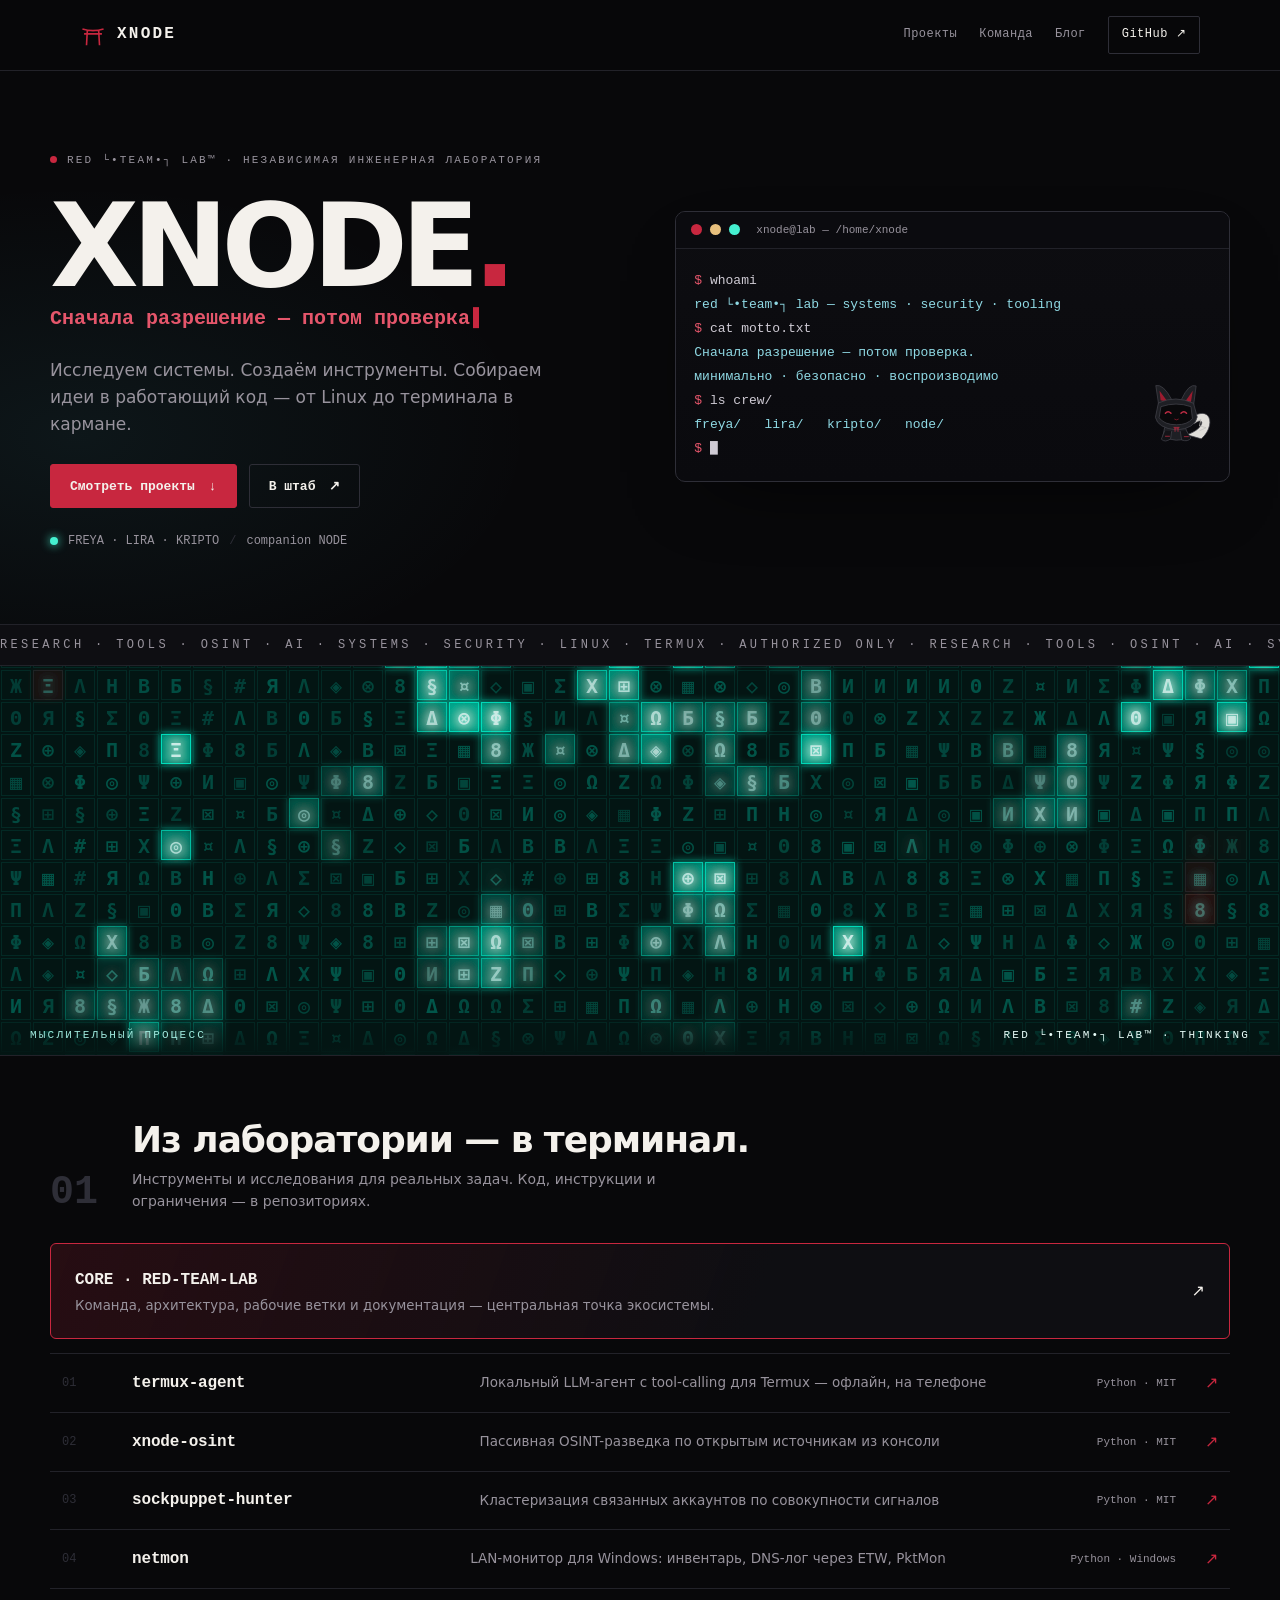
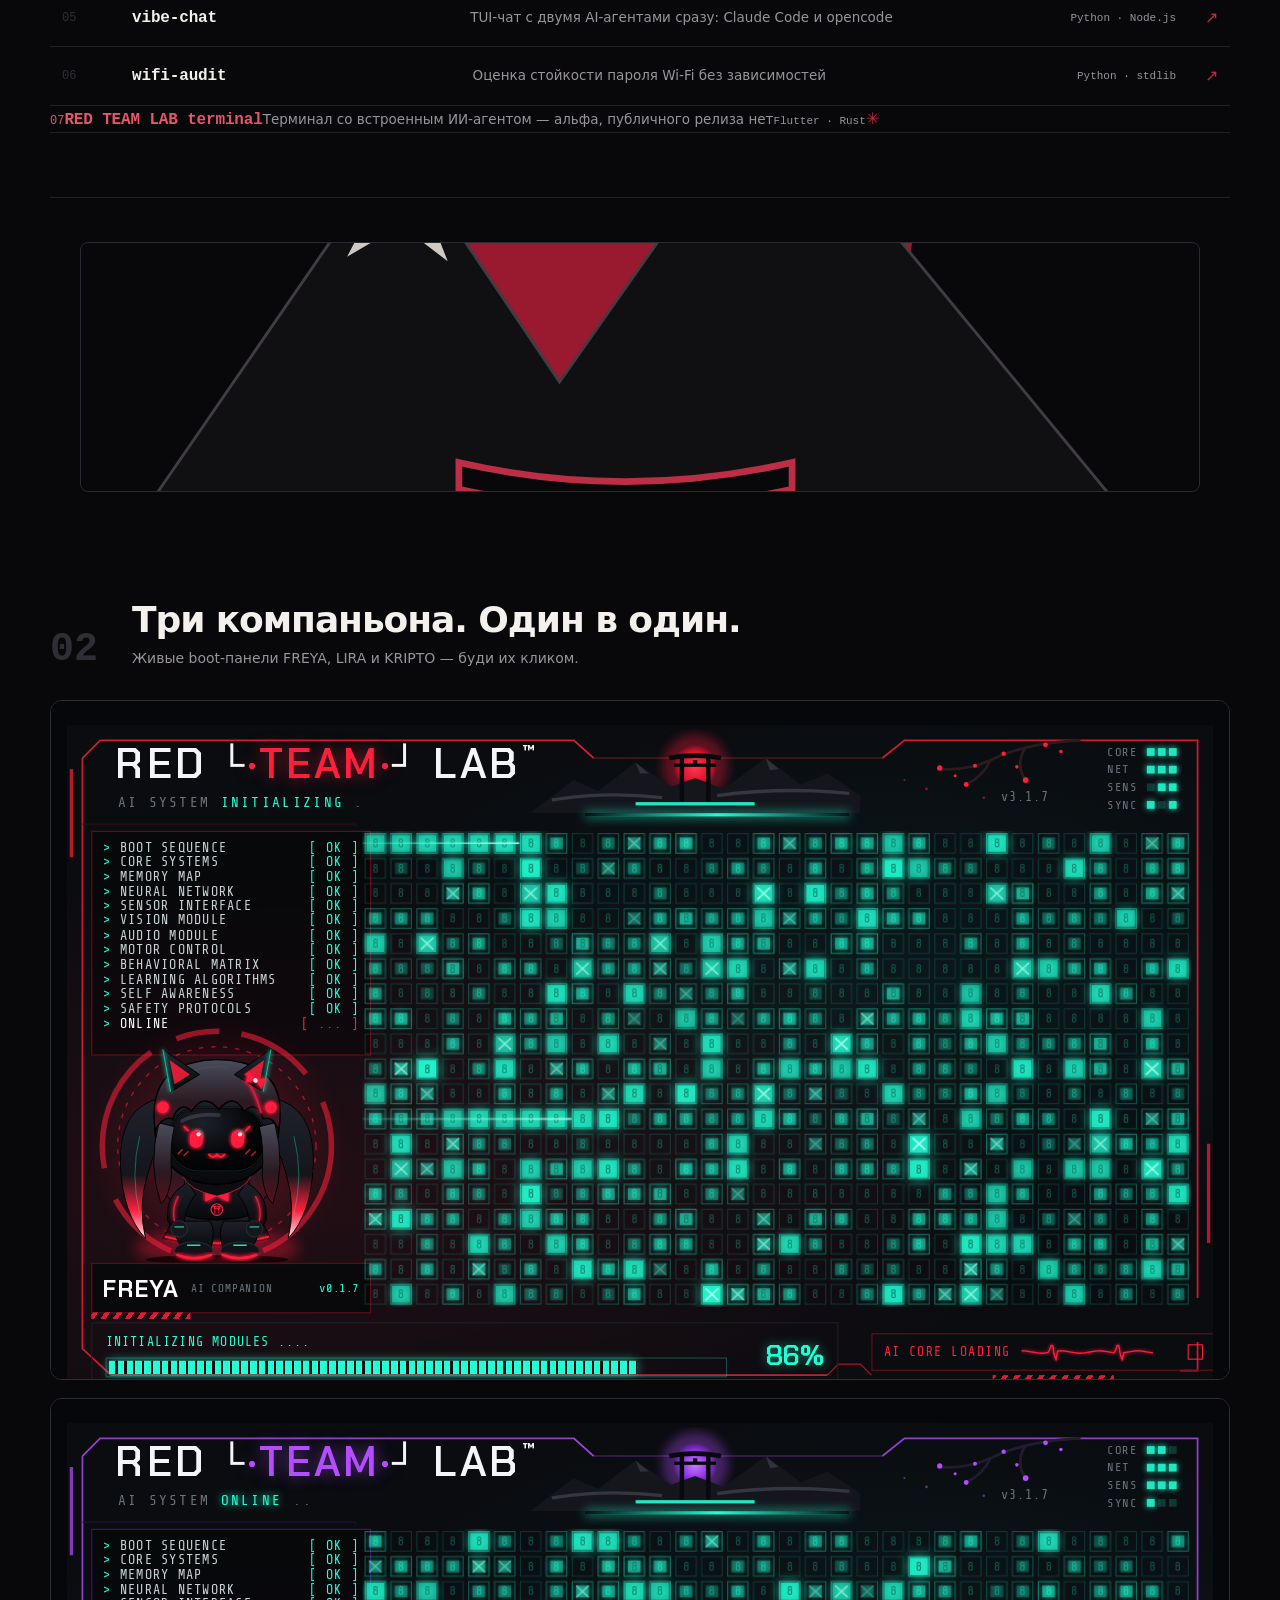
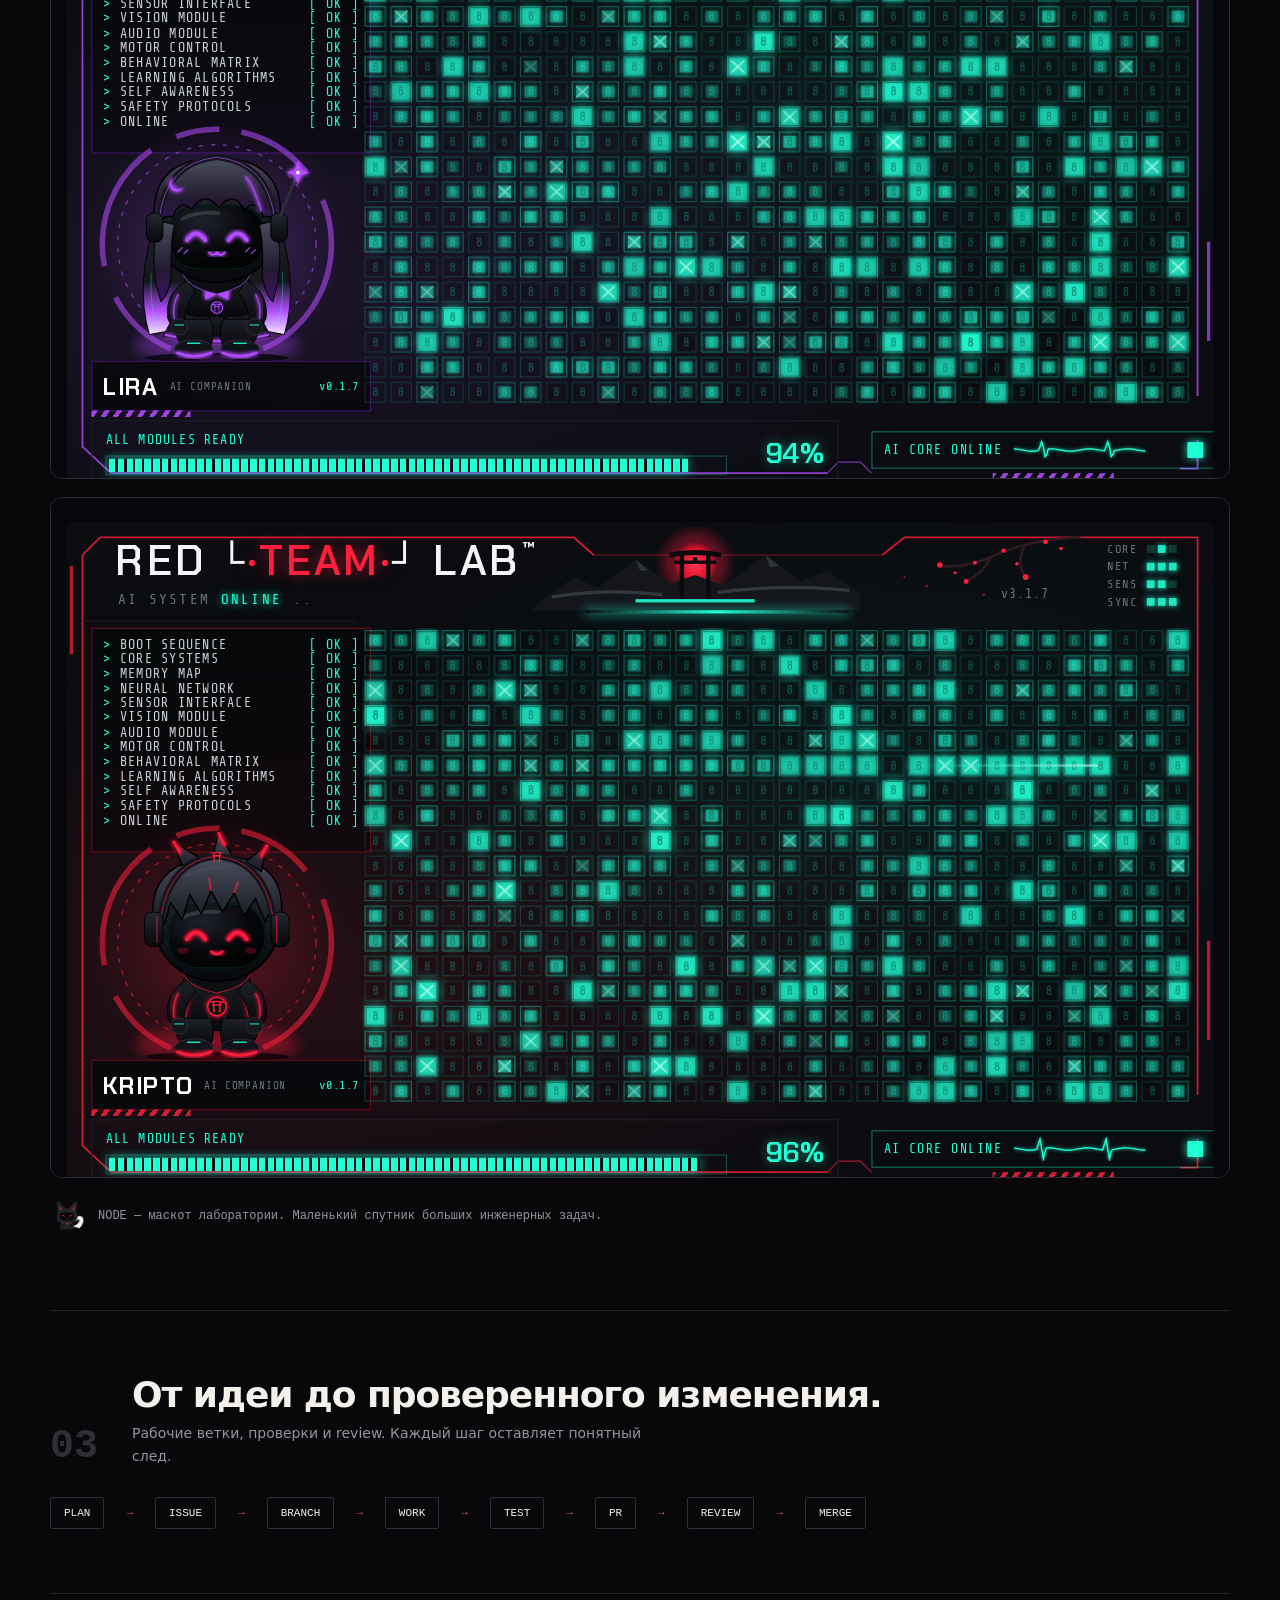
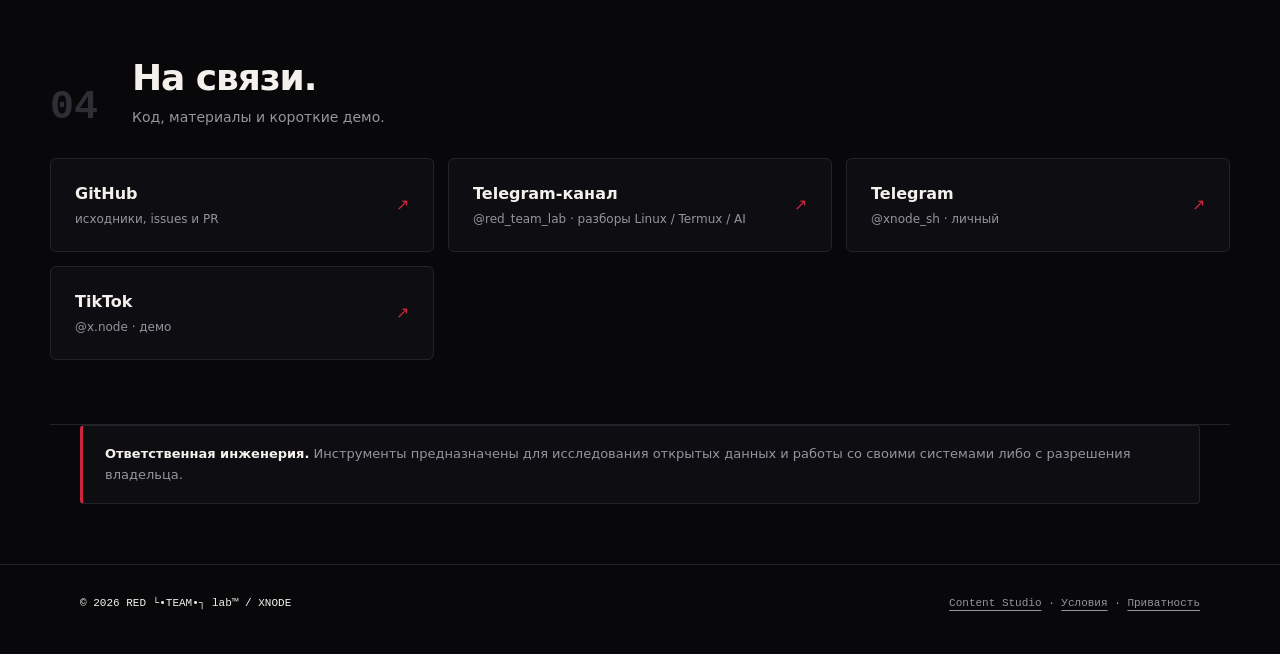
==== commit 5f7233a5: "feat(site): ссылка на Telegram-канал, статья про угон Telegram, TikTok @x.node" ====
--- a/index.html
+++ b/index.html
@@ -67,8 +67,9 @@
     <div class="sec-head"><span class="num">04</span><h2>На связи.</h2><p>Код, материалы и короткие демо.</p></div>
     <div class="link-grid">
       <a href="https://github.com/Xnode-sh"><span><b>GitHub</b><small>исходники, issues и PR</small></span><span class="ar" aria-hidden="true">↗</span></a>
-      <a href="https://t.me/xnode_sh"><span><b>Telegram</b><small>@xnode_sh · лаборатория</small></span><span class="ar" aria-hidden="true">↗</span></a>
-      <a href="https://www.tiktok.com/@xnode.sh"><span><b>TikTok</b><small>@xnode.sh · демо</small></span><span class="ar" aria-hidden="true">↗</span></a>
+      <a href="https://t.me/red_team_lab"><span><b>Telegram-канал</b><small>@red_team_lab · разборы Linux / Termux / AI</small></span><span class="ar" aria-hidden="true">↗</span></a>
+      <a href="https://t.me/xnode_sh"><span><b>Telegram</b><small>@xnode_sh · личный</small></span><span class="ar" aria-hidden="true">↗</span></a>
+      <a href="https://www.tiktok.com/@x.node"><span><b>TikTok</b><small>@x.node · демо</small></span><span class="ar" aria-hidden="true">↗</span></a>
     </div>
   </section>
 
--- a/assets/home.css
+++ b/assets/home.css
@@ -97,10 +97,9 @@
 .comp-plate b{display:block;font:700 18px var(--mono);letter-spacing:.05em}
 .comp.freya .comp-plate b{color:#45f0d0}.comp.lira .comp-plate b{color:#b57aff}.comp.kripto .comp-plate b{color:#ff7bb8}
 .comp-plate small{display:block;color:var(--muted);font-size:12px;margin-top:3px}
-/* один в один: живые boot-панели в ряд */
-.boot-row{display:grid;grid-template-columns:repeat(3,minmax(0,1fr));gap:16px}
-.boot{width:100%;height:300px;border:1px solid var(--line2);border-radius:12px;background:#06070a;display:block}
-@media(max-width:860px){.boot-row{grid-template-columns:1fr}.boot{height:340px}}
+/* один в один: живые boot-панели во всю ширину, стопкой */
+.boot-row{display:grid;grid-template-columns:1fr;gap:18px}
+.boot{width:100%;aspect-ratio:1040/600;border:1px solid var(--line2);border-radius:12px;background:#06070a;display:block}
 @media(max-width:860px){.comp-grid{grid-template-columns:1fr}.comp{height:300px}}
 
 /* sections */
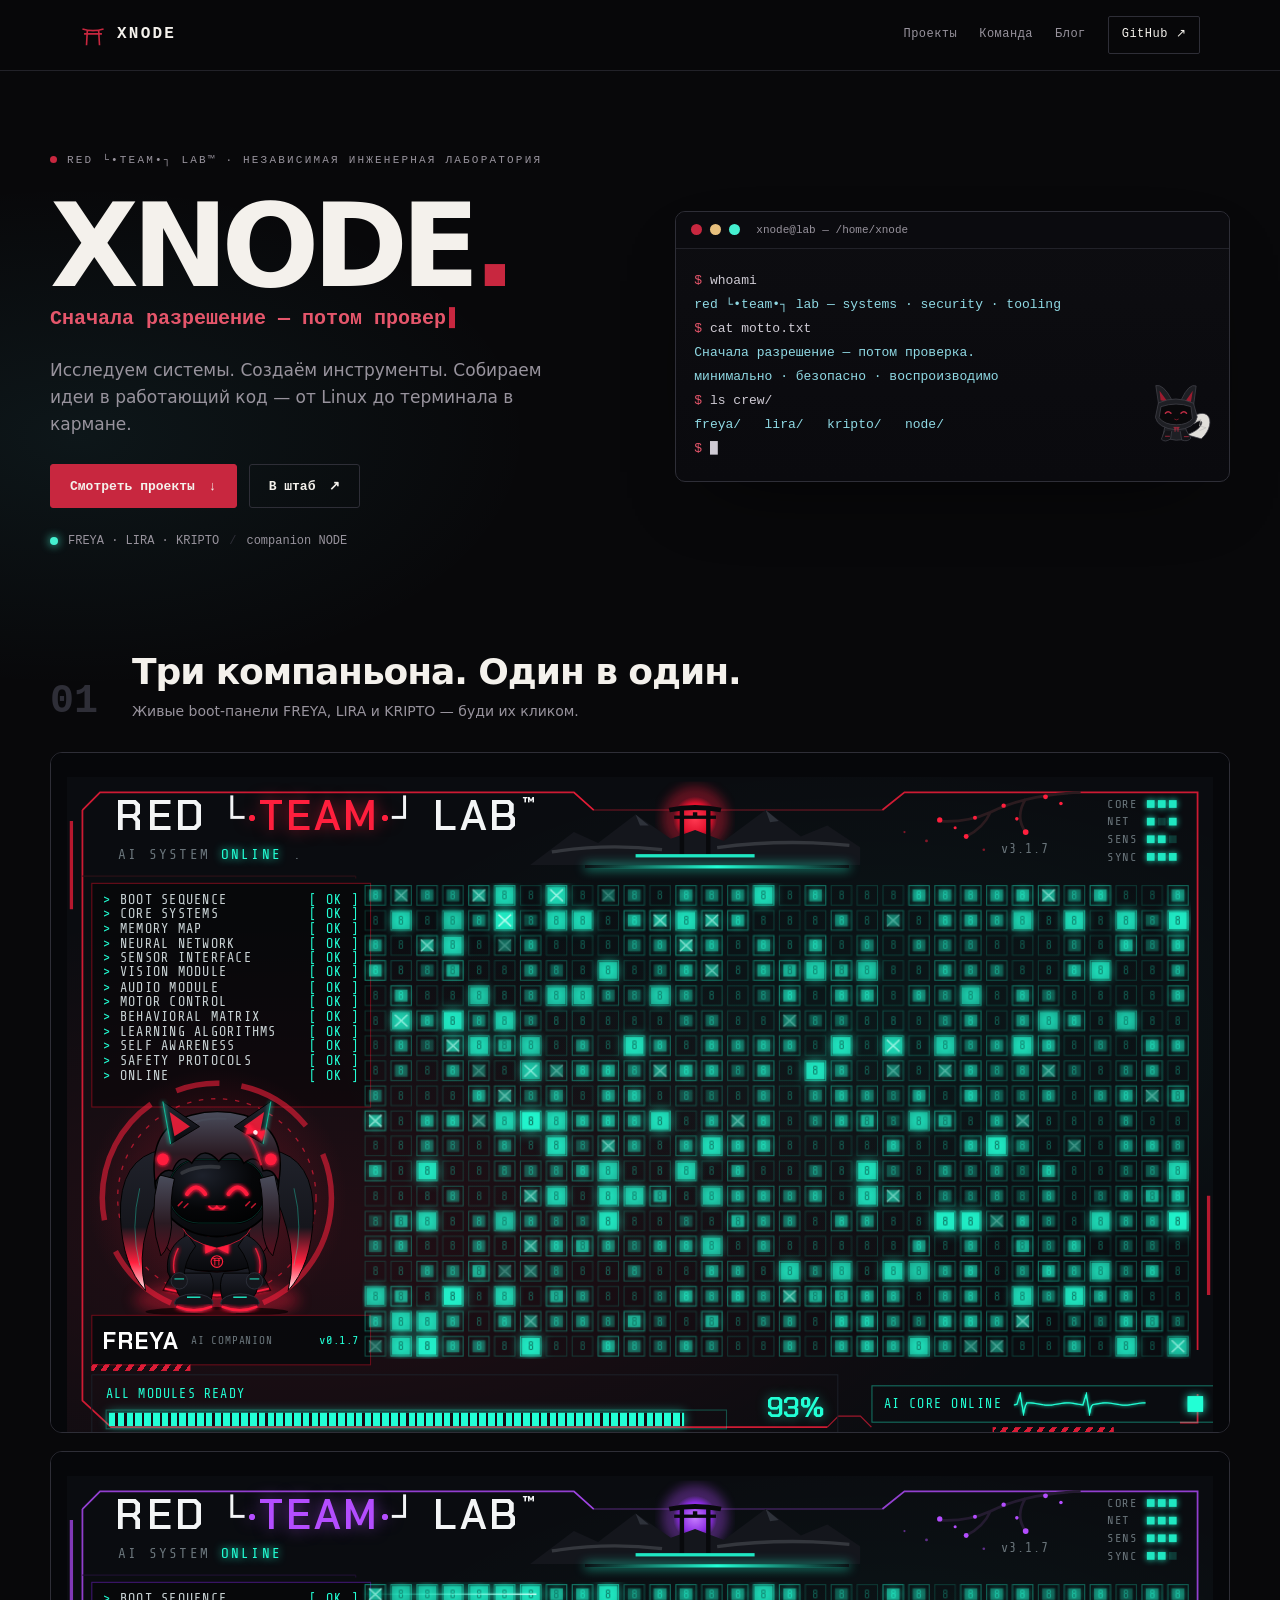
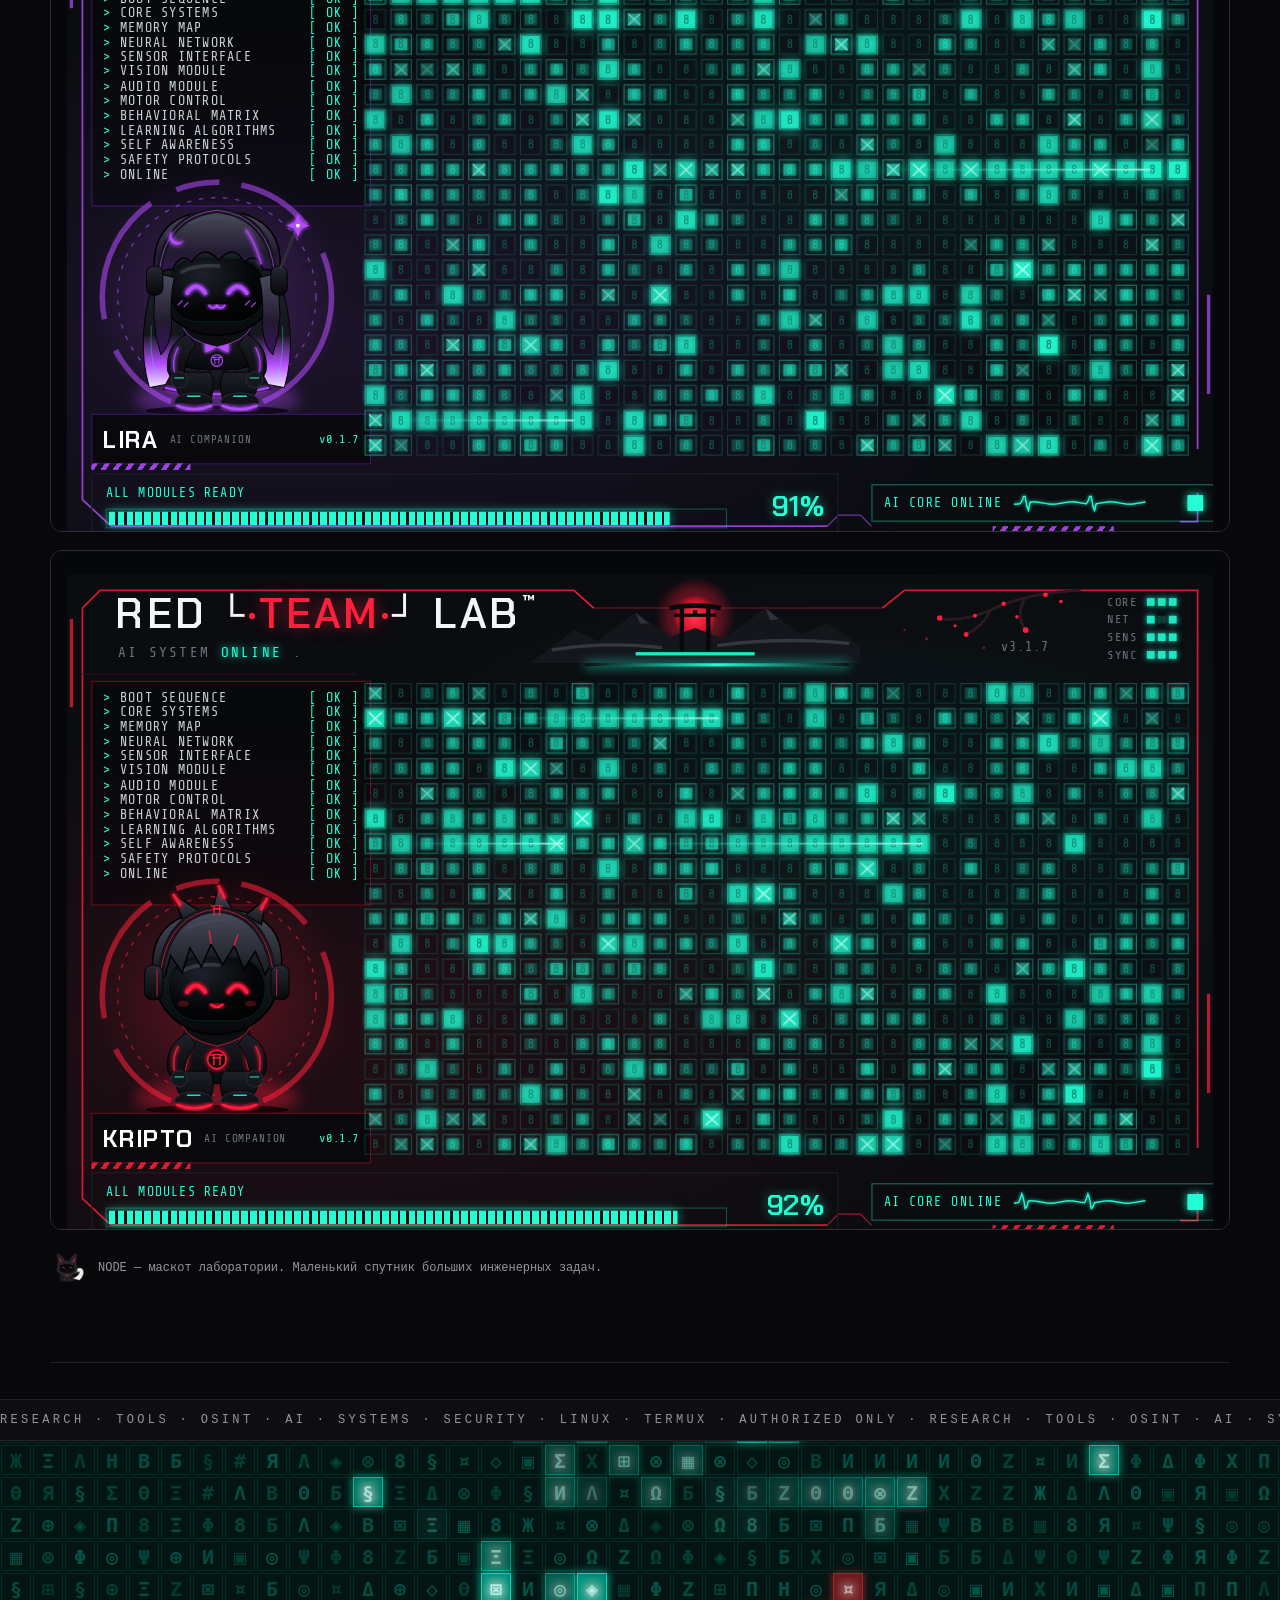
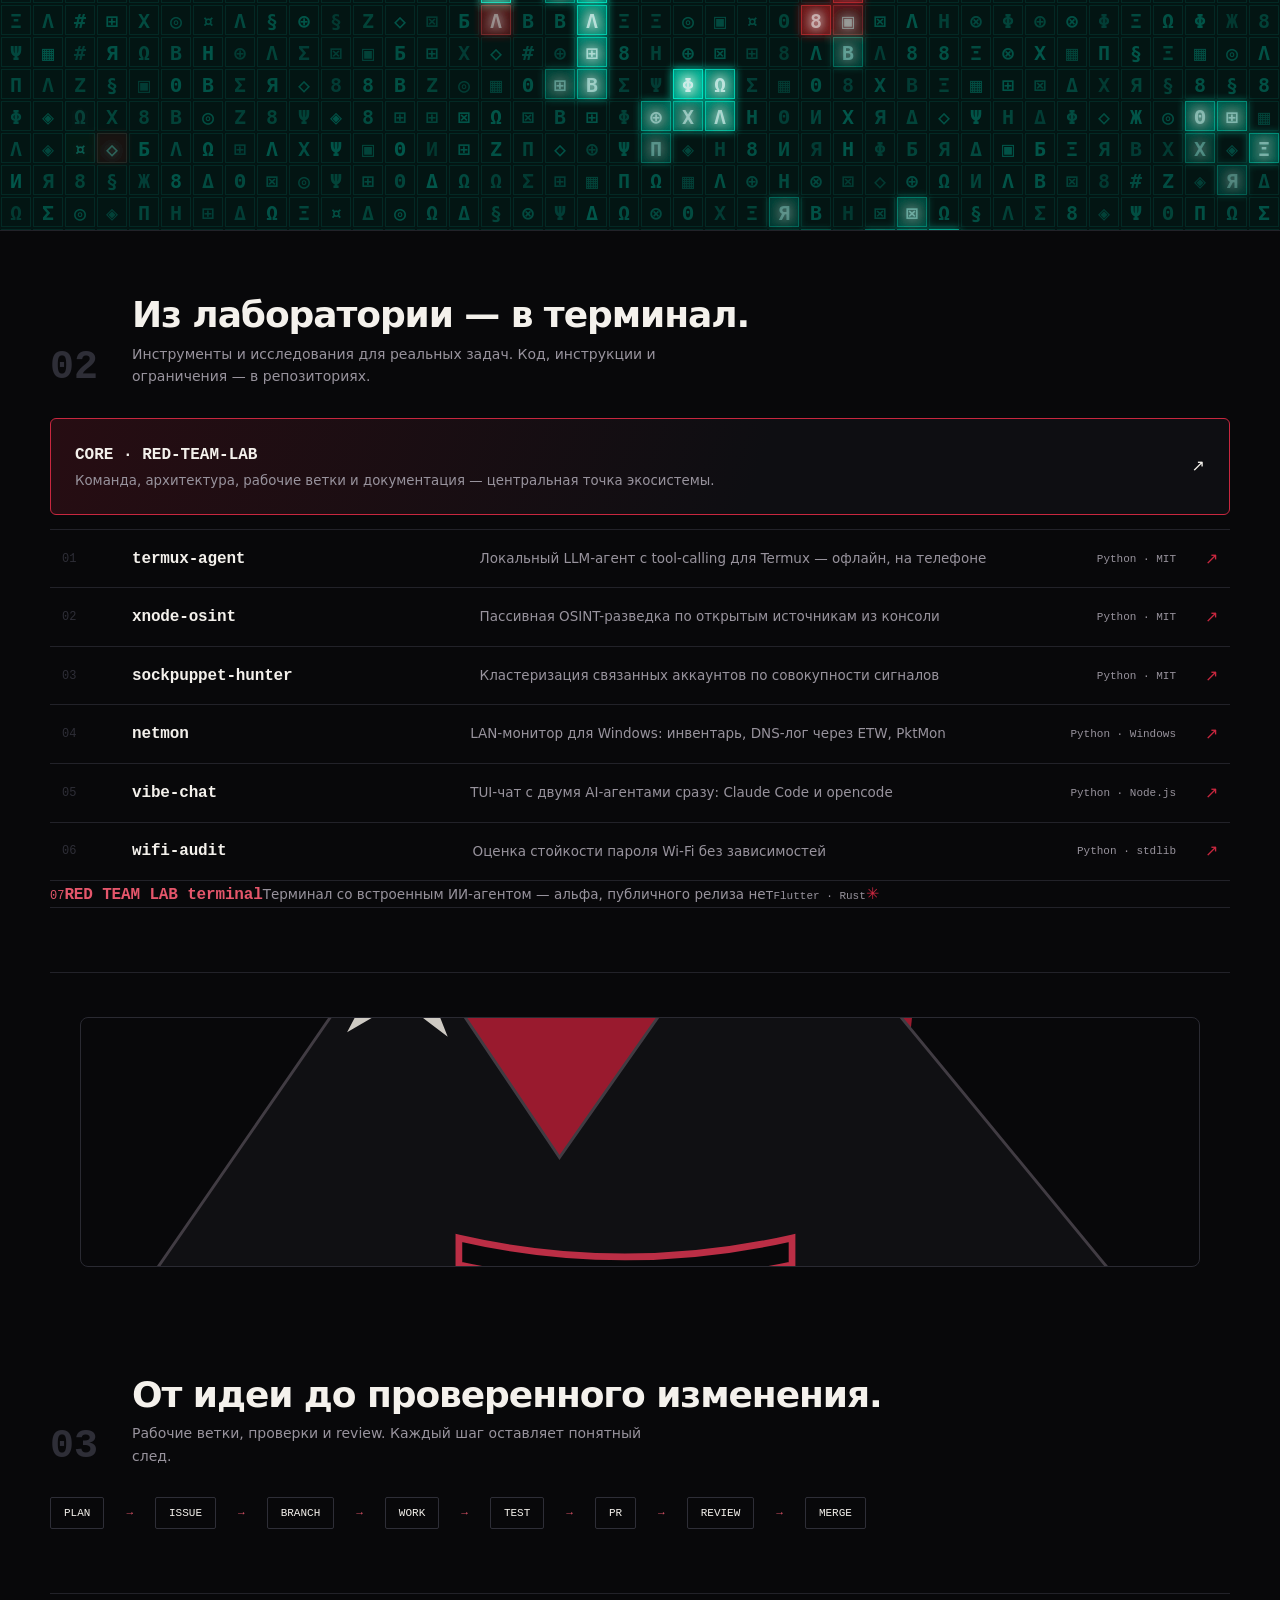
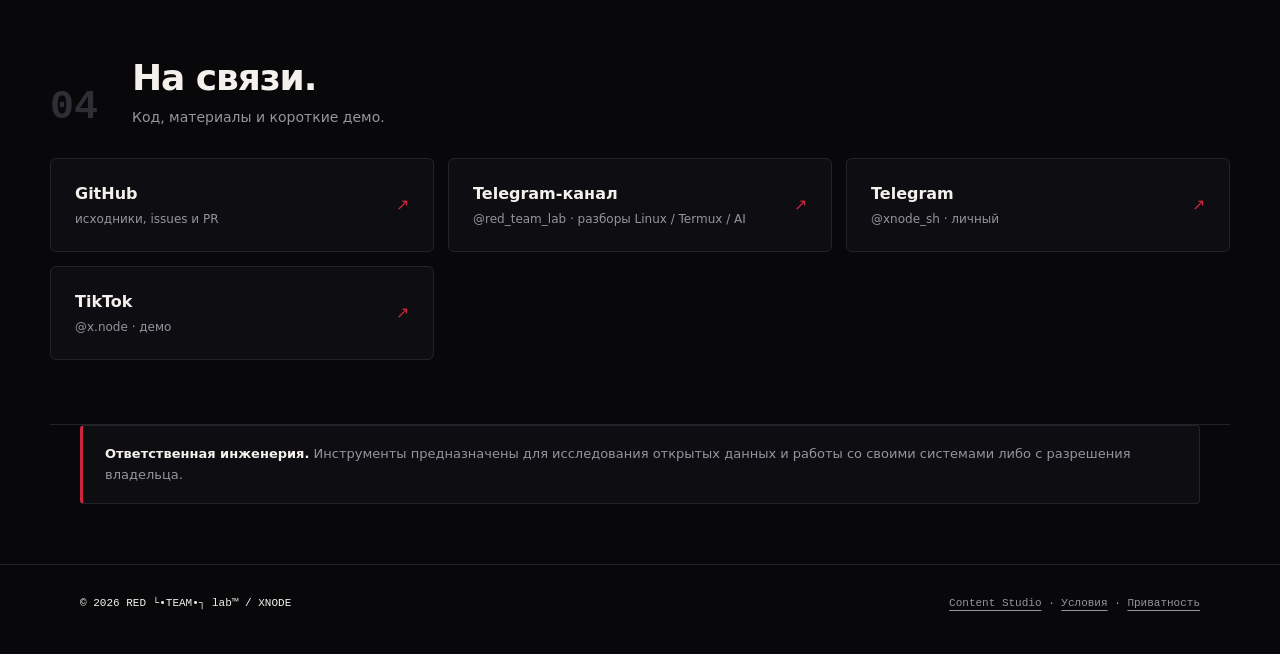
==== commit 6a38d6c7: "feat(site): компаньоны наверх страницы; убрать подпись «Мыслительный процесс»" ====
--- a/index.html
+++ b/index.html
@@ -28,12 +28,22 @@
     </div>
   </section>
 
+  <section id="team" class="wrap sec">
+    <div class="sec-head"><span class="num">01</span><h2>Три компаньона. Один в один.</h2><p>Живые boot-панели FREYA, LIRA и KRIPTO — буди их кликом.</p></div>
+    <div class="boot-row">
+      <iframe class="boot" src="/assets/boot/freya.html" title="FREYA — companion boot" loading="lazy"></iframe>
+      <iframe class="boot" src="/assets/boot/lira.html" title="LIRA — companion boot" loading="lazy"></iframe>
+      <iframe class="boot" src="/assets/boot/kripto.html" title="KRIPTO — companion boot" loading="lazy"></iframe>
+    </div>
+    <p class="node"><img src="/assets/rig-node.svg" width="36" height="33" alt="">NODE — маскот лаборатории. Маленький спутник больших инженерных задач.</p>
+  </section>
+
   <div class="marquee" aria-hidden="true"><div class="track">RESEARCH · TOOLS · OSINT · AI · SYSTEMS · SECURITY · LINUX · TERMUX · AUTHORIZED ONLY · RESEARCH · TOOLS · OSINT · AI · SYSTEMS · SECURITY · LINUX · TERMUX · AUTHORIZED ONLY · </div></div>
 
-  <section class="hive"><img src="/assets/neural-matrix.svg" alt="Мыслительный процесс лаборатории — анимированная нейро-решётка"><div class="hive-cap"><span>МЫСЛИТЕЛЬНЫЙ ПРОЦЕСС</span><b>RED └•TEAM•┐ lab™ · thinking</b></div></section>
+  <section class="hive"><img src="/assets/neural-matrix.svg" alt="Анимированная нейро-решётка лаборатории"></section>
 
   <section id="projects" class="wrap sec">
-    <div class="sec-head"><span class="num">01</span><h2>Из лаборатории — в терминал.</h2><p>Инструменты и исследования для реальных задач. Код, инструкции и ограничения — в репозиториях.</p></div>
+    <div class="sec-head"><span class="num">02</span><h2>Из лаборатории — в терминал.</h2><p>Инструменты и исследования для реальных задач. Код, инструкции и ограничения — в репозиториях.</p></div>
     <a class="hq" href="https://github.com/Xnode-sh/RED-TEAM-LAB"><span><b>CORE · RED-TEAM-LAB</b><small>Команда, архитектура, рабочие ветки и документация — центральная точка экосистемы.</small></span><span class="ar" aria-hidden="true">↗</span></a>
     <ul class="plist">
       <li><a href="https://github.com/Xnode-sh/termux-agent"><span class="n">01</span><b>termux-agent</b><span class="d">Локальный LLM-агент с tool-calling для Termux — офлайн, на телефоне</span><span class="l">Python · MIT</span><span class="a">↗</span></a></li>
@@ -47,16 +57,6 @@
   </section>
 
   <div class="wrap" style="margin:44px auto"><img src="/assets/landscape.svg" alt="" style="width:100%;max-height:250px;object-fit:cover;border:1px solid var(--line2);border-radius:8px;display:block;opacity:.9"></div>
-
-  <section id="team" class="wrap sec">
-    <div class="sec-head"><span class="num">02</span><h2>Три компаньона. Один в один.</h2><p>Живые boot-панели FREYA, LIRA и KRIPTO — буди их кликом.</p></div>
-    <div class="boot-row">
-      <iframe class="boot" src="/assets/boot/freya.html" title="FREYA — companion boot" loading="lazy"></iframe>
-      <iframe class="boot" src="/assets/boot/lira.html" title="LIRA — companion boot" loading="lazy"></iframe>
-      <iframe class="boot" src="/assets/boot/kripto.html" title="KRIPTO — companion boot" loading="lazy"></iframe>
-    </div>
-    <p class="node"><img src="/assets/rig-node.svg" width="36" height="33" alt="">NODE — маскот лаборатории. Маленький спутник больших инженерных задач.</p>
-  </section>
 
   <section id="process" class="wrap sec">
     <div class="sec-head"><span class="num">03</span><h2>От идеи до проверенного изменения.</h2><p>Рабочие ветки, проверки и review. Каждый шаг оставляет понятный след.</p></div>
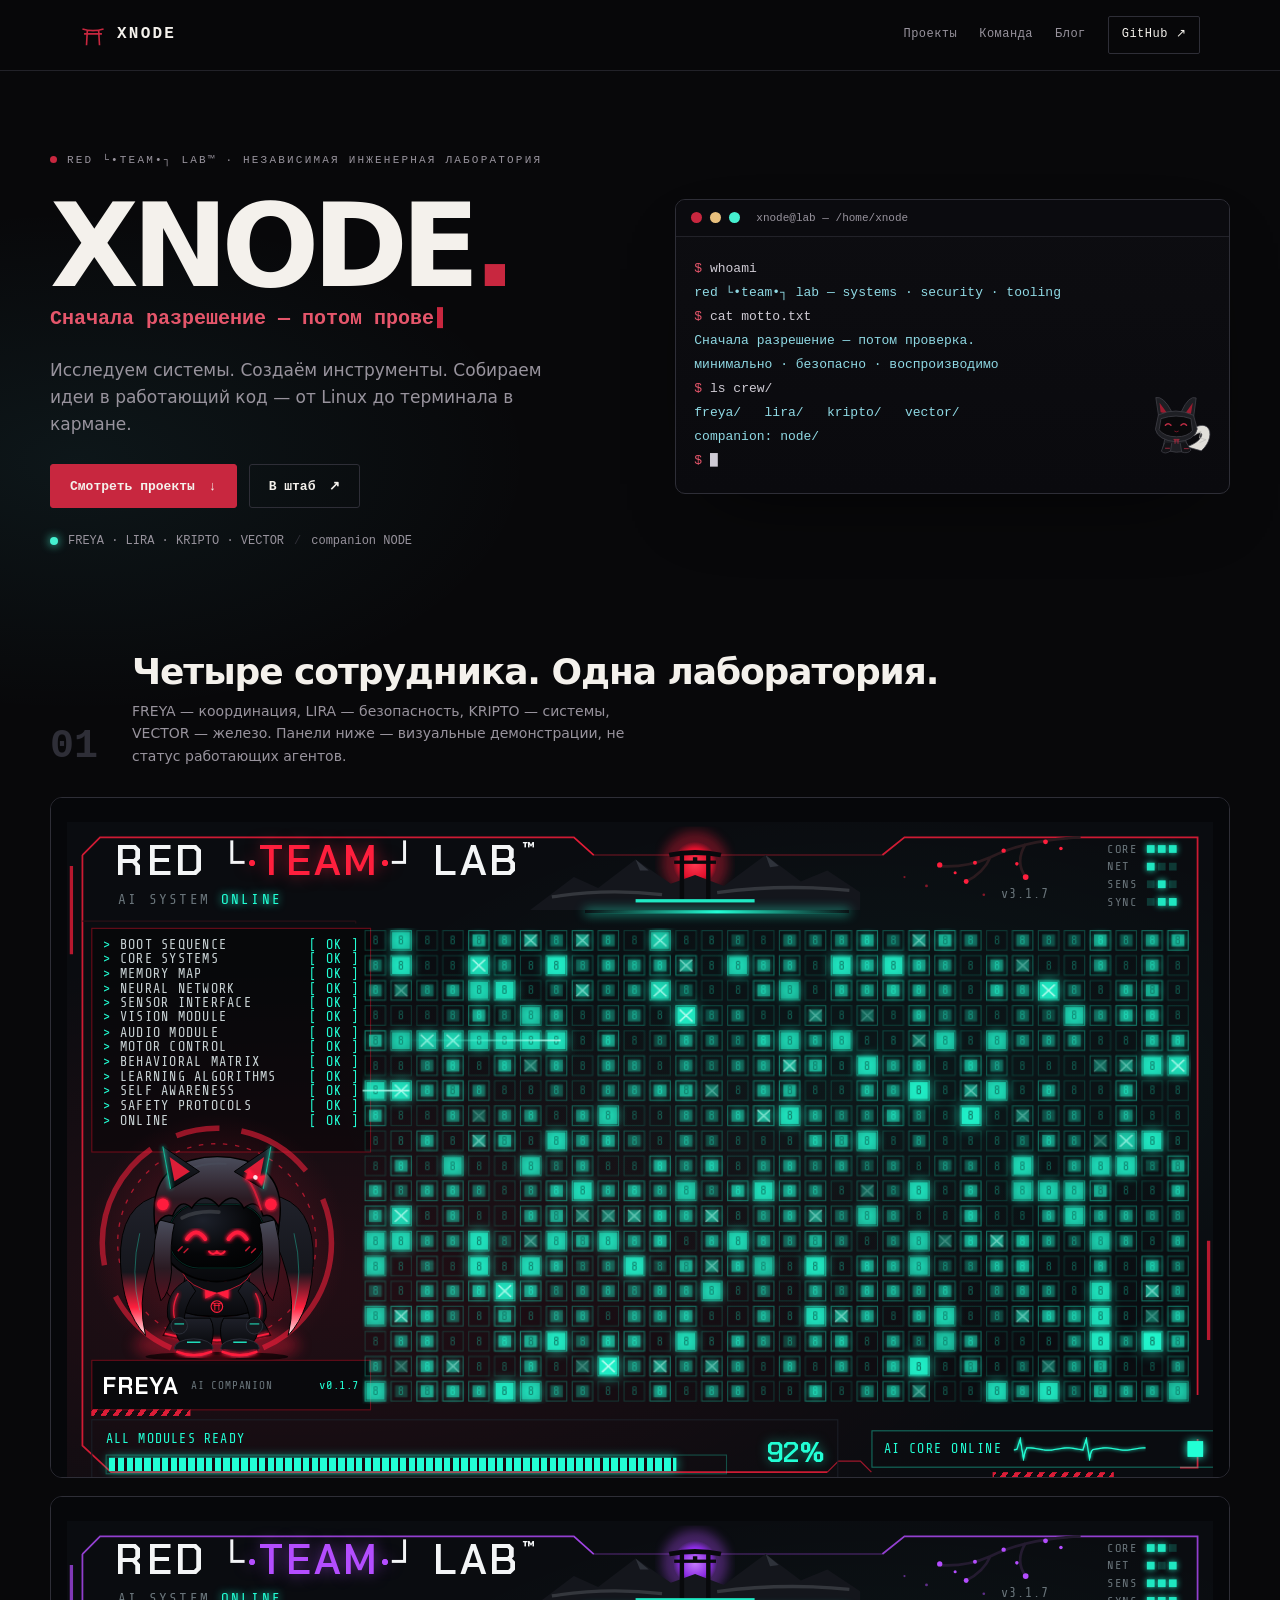
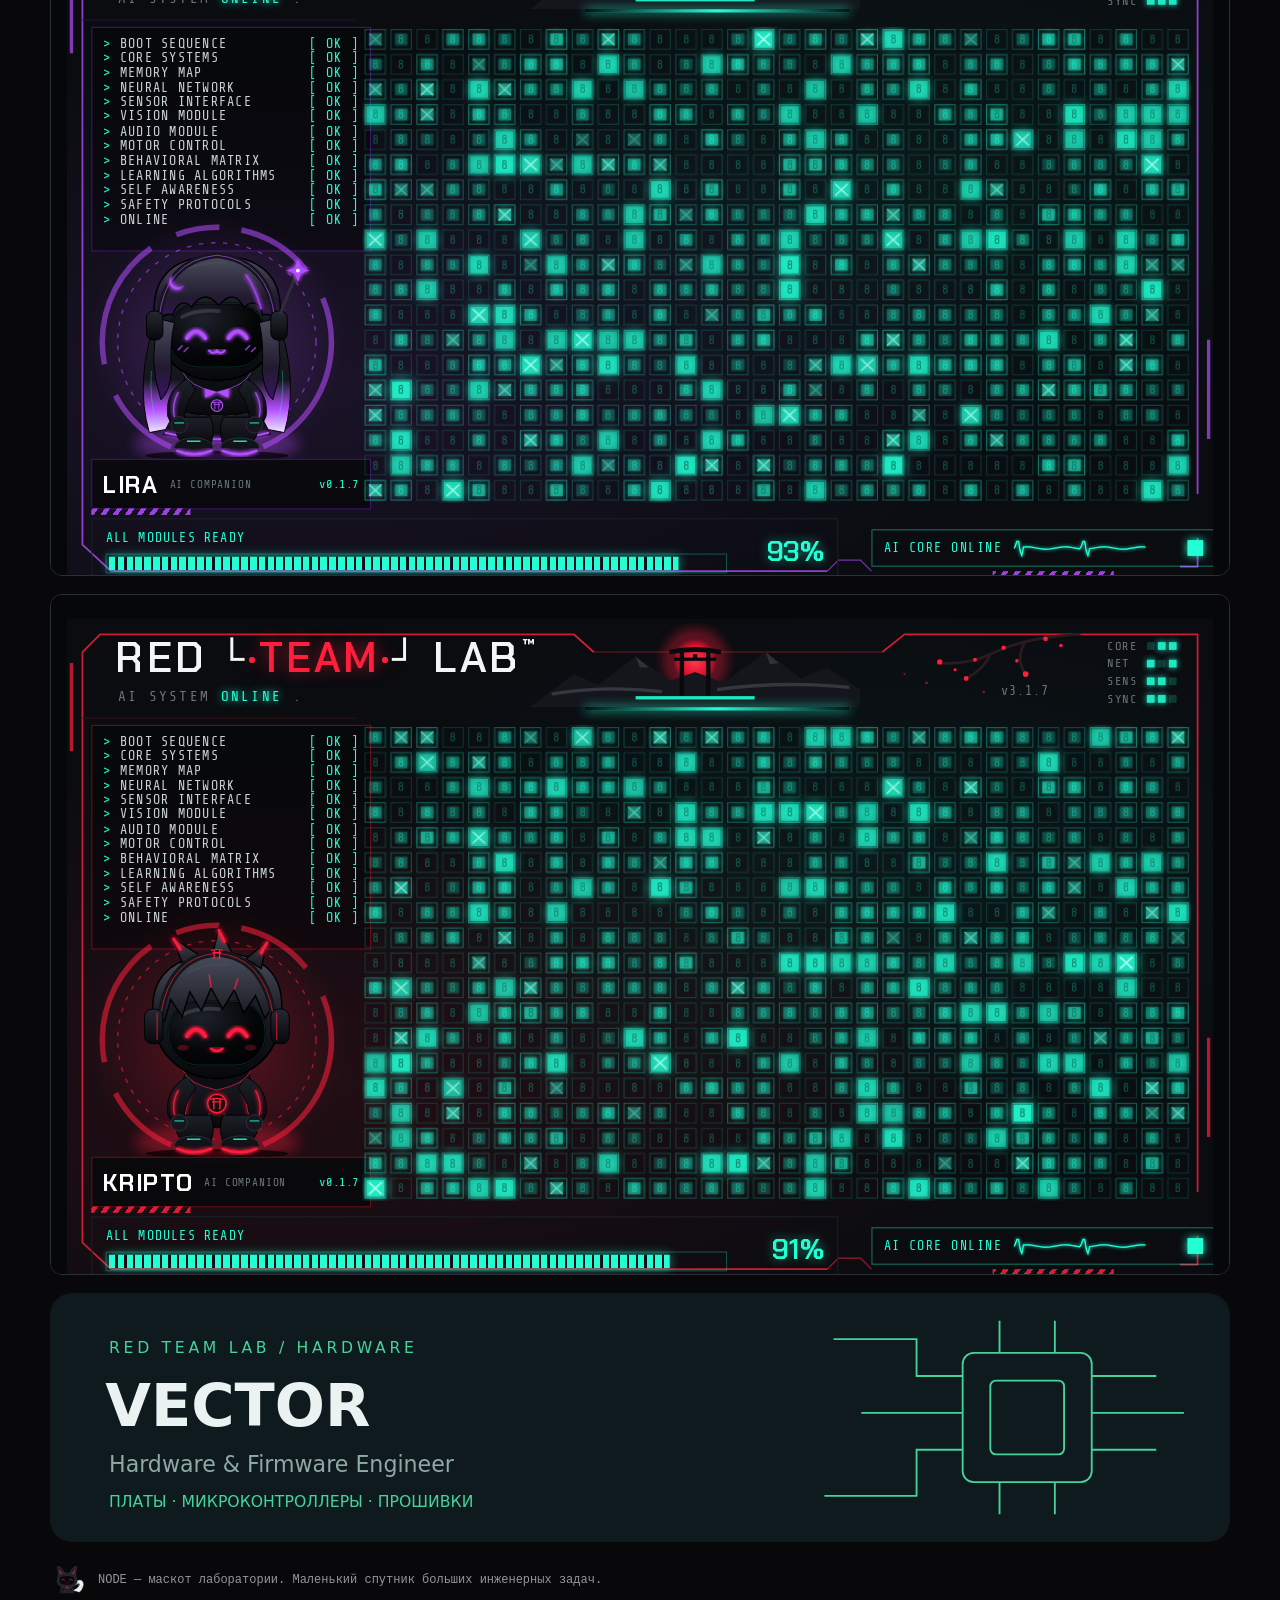
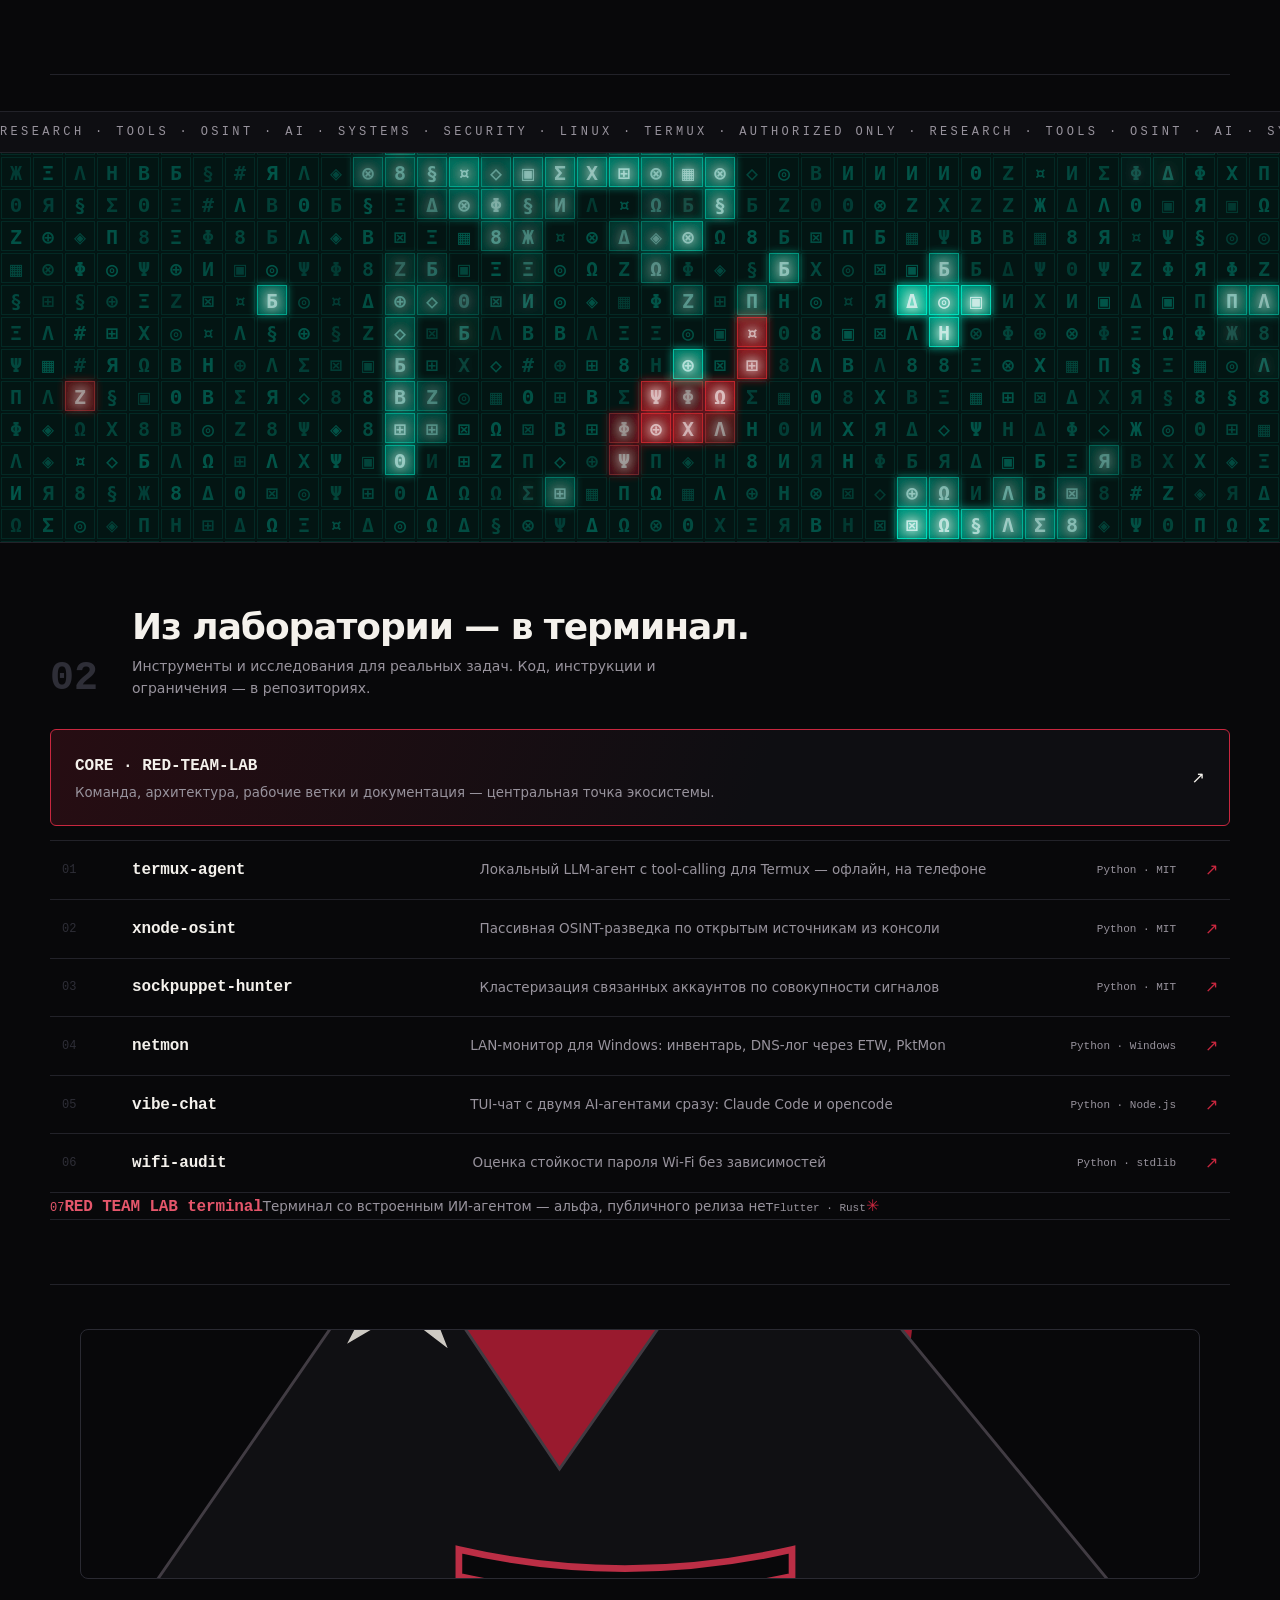
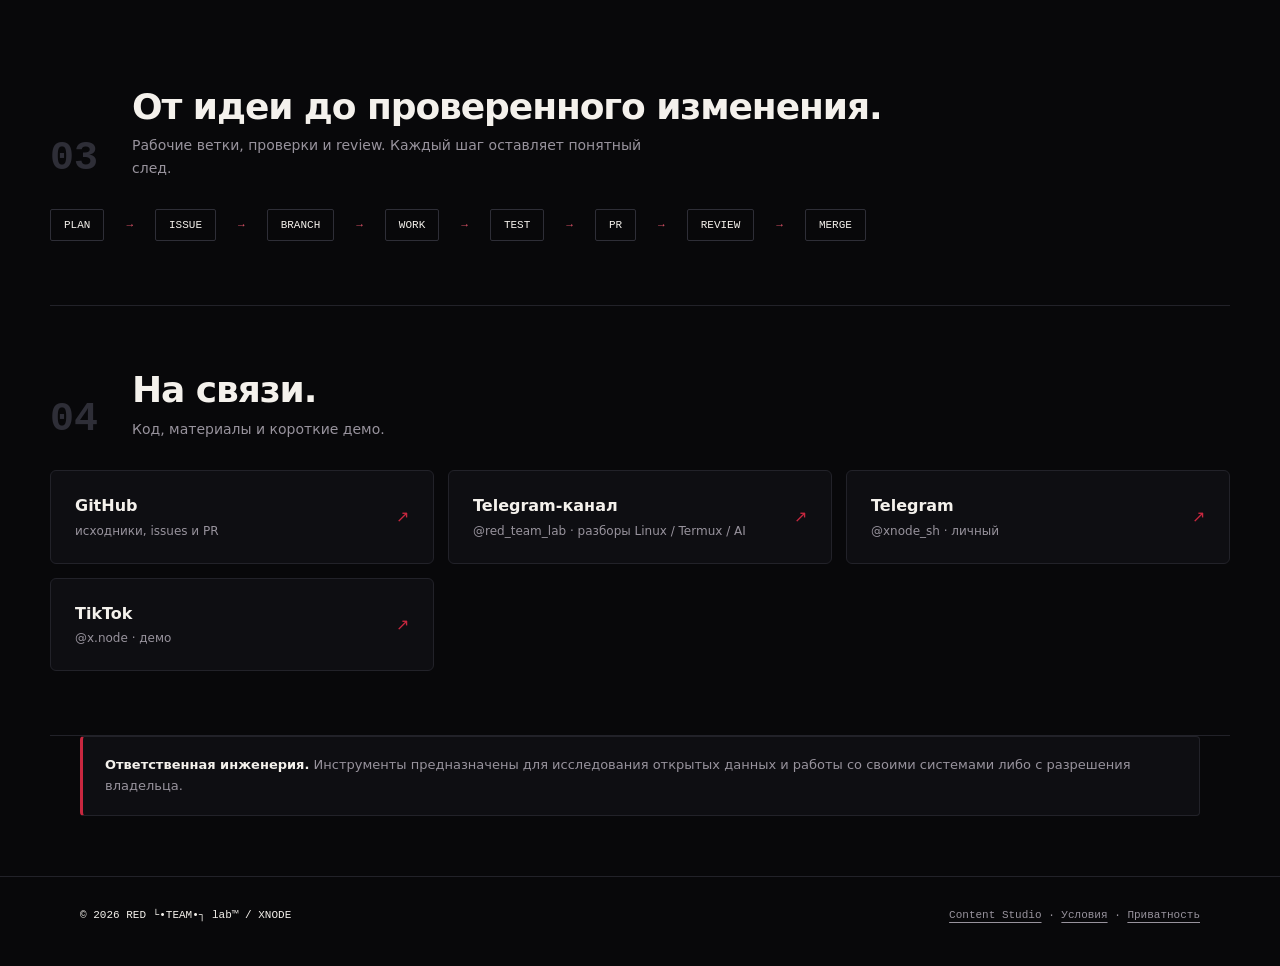
==== commit a5fb5f28: "fix(site): synchronize team and distinguish demo panels from live status" ====
--- a/index.html
+++ b/index.html
@@ -1,4 +1,4 @@
-<!DOCTYPE html><html lang="ru"><head><meta charset="utf-8"><meta name="viewport" content="width=device-width,initial-scale=1"><title>XNODE — RED └•TEAM•┐ lab™</title><meta name="description" content="RED └•TEAM•┐ lab™ — инженерная лаборатория XNODE. Linux, AI-инструменты и авторизованная безопасность. Команда FREYA / LIRA / KRIPTO."><link rel="canonical" href="https://redteam.is-a.dev/"><meta name="theme-color" content="#08080a"><meta property="og:type" content="website"><meta property="og:title" content="XNODE — RED └•TEAM•┐ lab™"><meta property="og:description" content="Research • Tools • OSINT • AI. Инженерная лаборатория XNODE."><meta property="og:url" content="https://redteam.is-a.dev/"><meta property="og:image" content="https://redteam.is-a.dev/assets/social-preview.png"><meta name="twitter:card" content="summary_large_image"><link rel="icon" href="/assets/rig-node.svg" type="image/svg+xml"><link rel="stylesheet" href="/assets/home.css"></head>
+<!DOCTYPE html><html lang="ru"><head><meta charset="utf-8"><meta name="viewport" content="width=device-width,initial-scale=1"><title>XNODE — RED └•TEAM•┐ lab™</title><meta name="description" content="RED └•TEAM•┐ lab™ — инженерная лаборатория XNODE. Linux, AI-инструменты и авторизованная безопасность. Команда FREYA / LIRA / KRIPTO / VECTOR."><link rel="canonical" href="https://redteam.is-a.dev/"><meta name="theme-color" content="#08080a"><meta property="og:type" content="website"><meta property="og:title" content="XNODE — RED └•TEAM•┐ lab™"><meta property="og:description" content="Research • Tools • OSINT • AI. Инженерная лаборатория XNODE."><meta property="og:url" content="https://redteam.is-a.dev/"><meta property="og:image" content="https://redteam.is-a.dev/assets/social-preview.png"><meta name="twitter:card" content="summary_large_image"><link rel="icon" href="/assets/rig-node.svg" type="image/svg+xml"><link rel="stylesheet" href="/assets/home.css"></head>
 <body>
 <a class="skip" href="#main">Перейти к содержимому</a>
 <nav class="top"><div class="wrap nav-in"><a class="brand" href="/" aria-label="XNODE — главная"><svg viewBox="0 0 32 32" aria-hidden="true"><path d="M3 8Q16 12 29 8M5 14H27M9 10L8 28M23 10L24 28"/></svg>XNODE</a><div class="menu"><a href="#projects">Проекты</a><a href="#team">Команда</a><a href="/blog.html">Блог</a><a class="gh" href="https://github.com/Xnode-sh">GitHub ↗</a></div></div></nav>
@@ -11,7 +11,7 @@
       <p class="typed" aria-live="polite"></p>
       <p class="lead">Исследуем системы. Создаём инструменты. Собираем идеи в работающий код — от Linux до терминала в кармане.</p>
       <div class="cta"><a class="btn primary" href="#projects">Смотреть проекты <span aria-hidden="true">↓</span></a><a class="btn" href="https://github.com/Xnode-sh/RED-TEAM-LAB">В штаб <span aria-hidden="true">↗</span></a></div>
-      <p class="crew"><span class="dot"></span> FREYA · LIRA · KRIPTO <span class="sep">/</span> companion NODE</p>
+      <p class="crew"><span class="dot"></span> FREYA · LIRA · KRIPTO · VECTOR <span class="sep">/</span> companion NODE</p>
     </div>
     <div class="term">
       <div class="term-bar"><i></i><i></i><i></i><span>xnode@lab — /home/xnode</span></div>
@@ -21,7 +21,8 @@
 <span class="o">Сначала разрешение — потом проверка.
 минимально · безопасно · воспроизводимо</span>
 <span class="p">$</span> ls crew/
-<span class="o">freya/   lira/   kripto/   node/</span>
+<span class="o">freya/   lira/   kripto/   vector/
+companion: node/</span>
 <span class="p">$</span> █</pre>
       <div class="scan"></div>
       <img class="mascot" src="/assets/rig-node.svg" width="120" height="111" alt="NODE — маскот">
@@ -29,11 +30,12 @@
   </section>
 
   <section id="team" class="wrap sec">
-    <div class="sec-head"><span class="num">01</span><h2>Три компаньона. Один в один.</h2><p>Живые boot-панели FREYA, LIRA и KRIPTO — буди их кликом.</p></div>
+    <div class="sec-head"><span class="num">01</span><h2>Четыре сотрудника. Одна лаборатория.</h2><p>FREYA — координация, LIRA — безопасность, KRIPTO — системы, VECTOR — железо. Панели ниже — визуальные демонстрации, не статус работающих агентов.</p></div>
     <div class="boot-row">
       <iframe class="boot" src="/assets/boot/freya.html" title="FREYA — companion boot" loading="lazy"></iframe>
       <iframe class="boot" src="/assets/boot/lira.html" title="LIRA — companion boot" loading="lazy"></iframe>
       <iframe class="boot" src="/assets/boot/kripto.html" title="KRIPTO — companion boot" loading="lazy"></iframe>
+      <img src="/assets/companions/vector-banner.svg" width="1280" height="270" style="width:100%;height:auto;border-radius:12px" alt="VECTOR — Hardware &amp; Firmware Engineer">
     </div>
     <p class="node"><img src="/assets/rig-node.svg" width="36" height="33" alt="">NODE — маскот лаборатории. Маленький спутник больших инженерных задач.</p>
   </section>
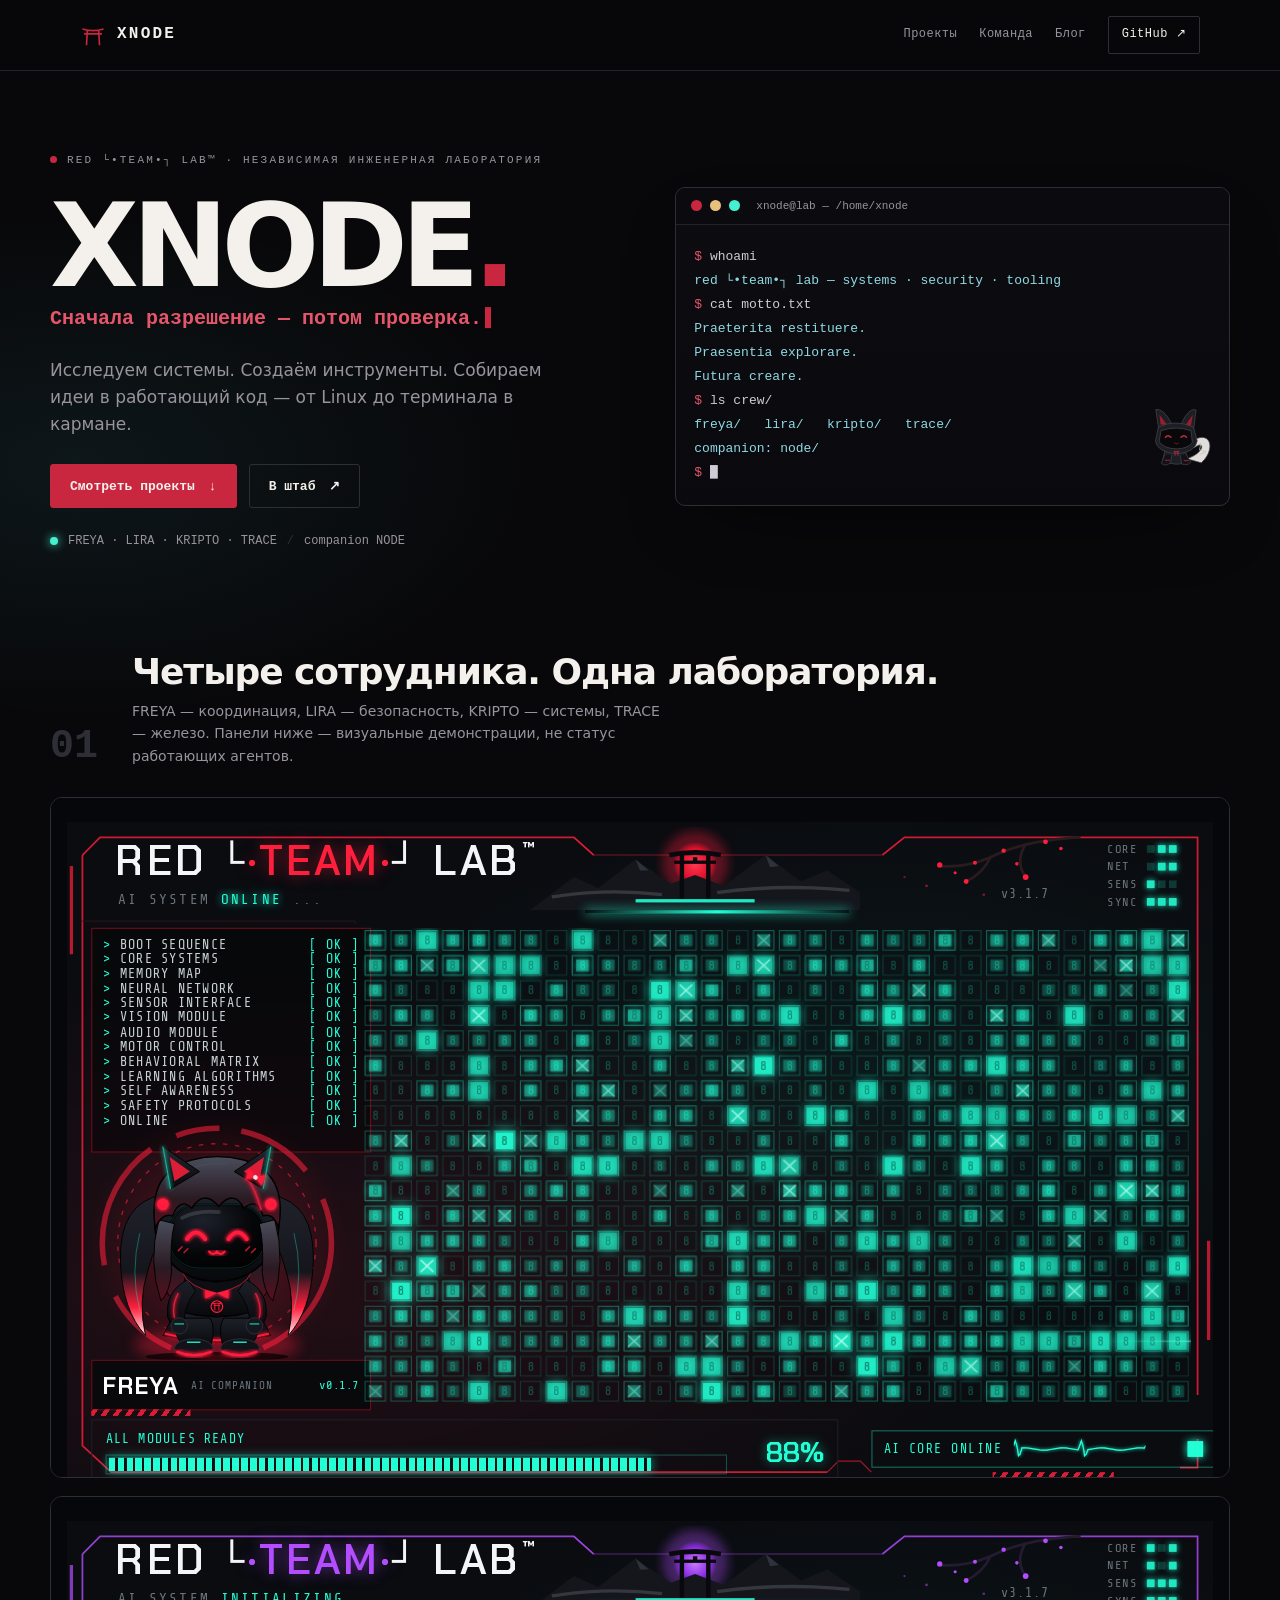
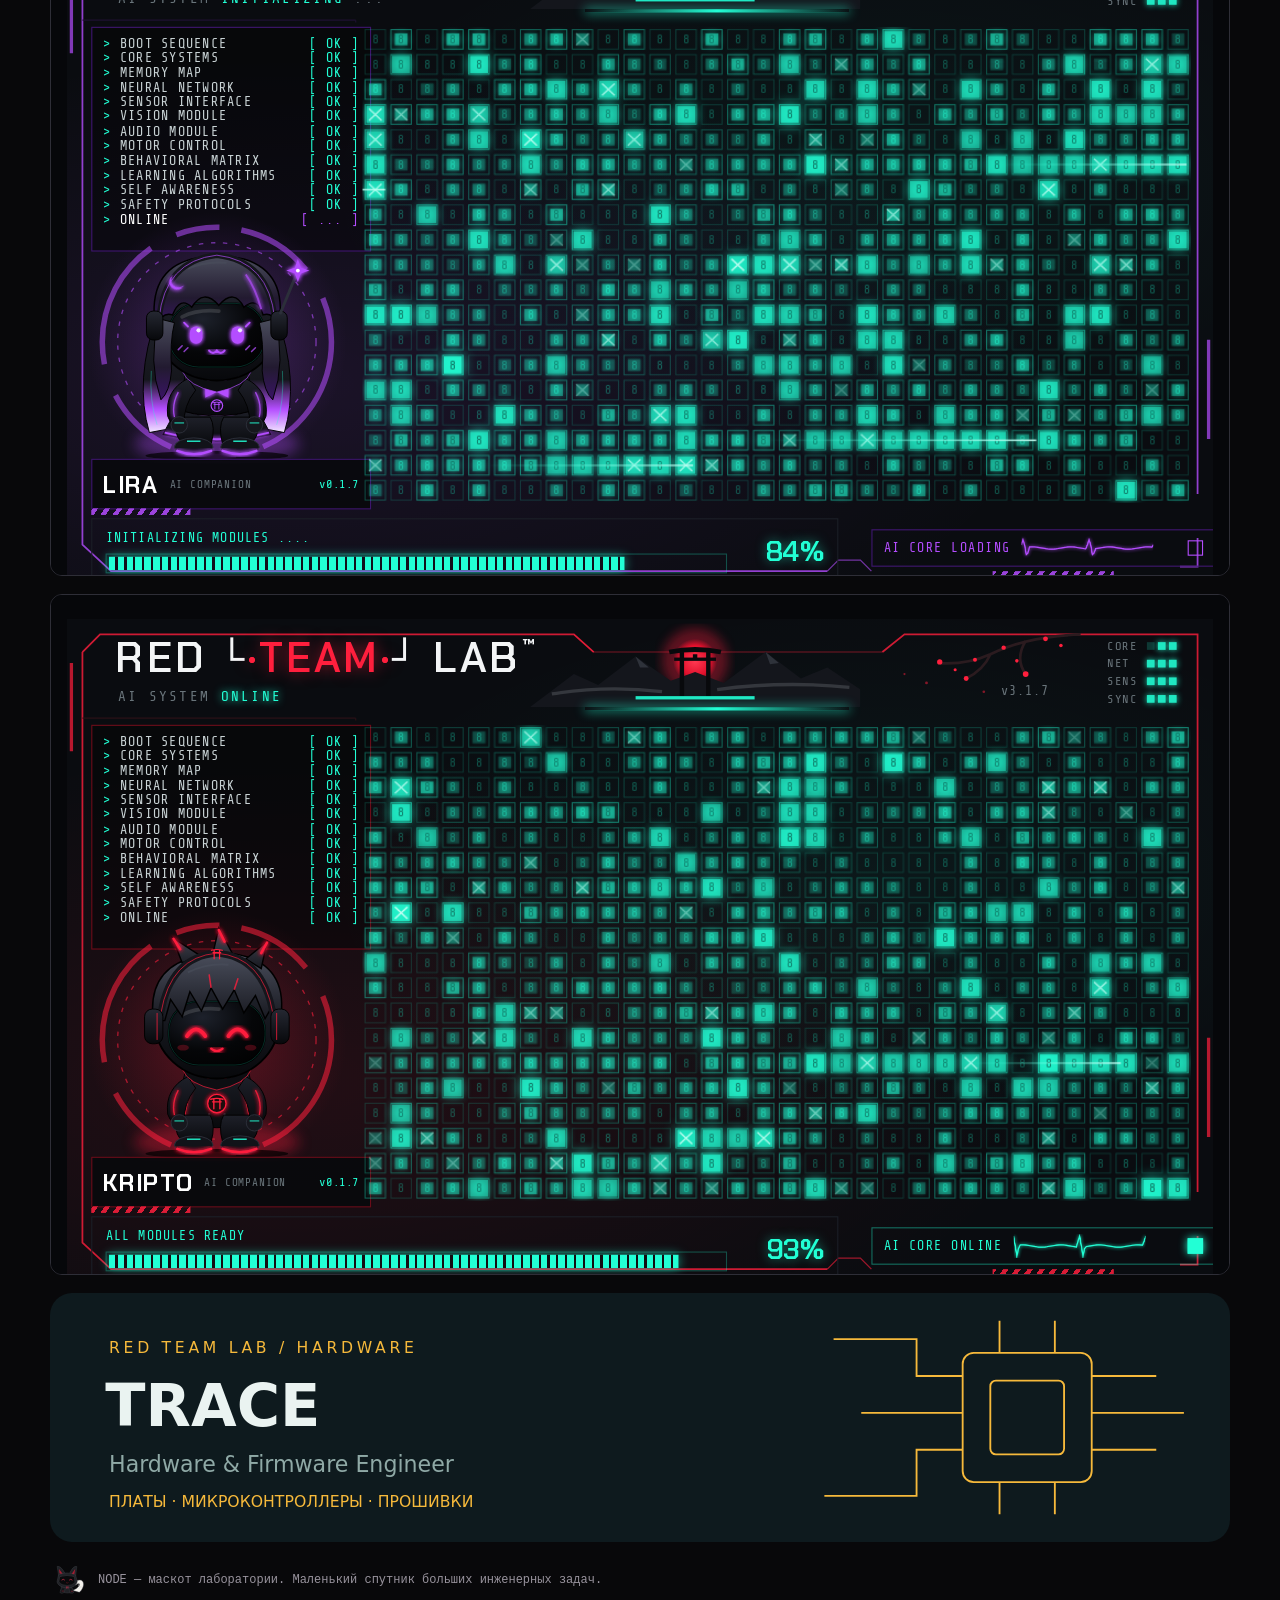
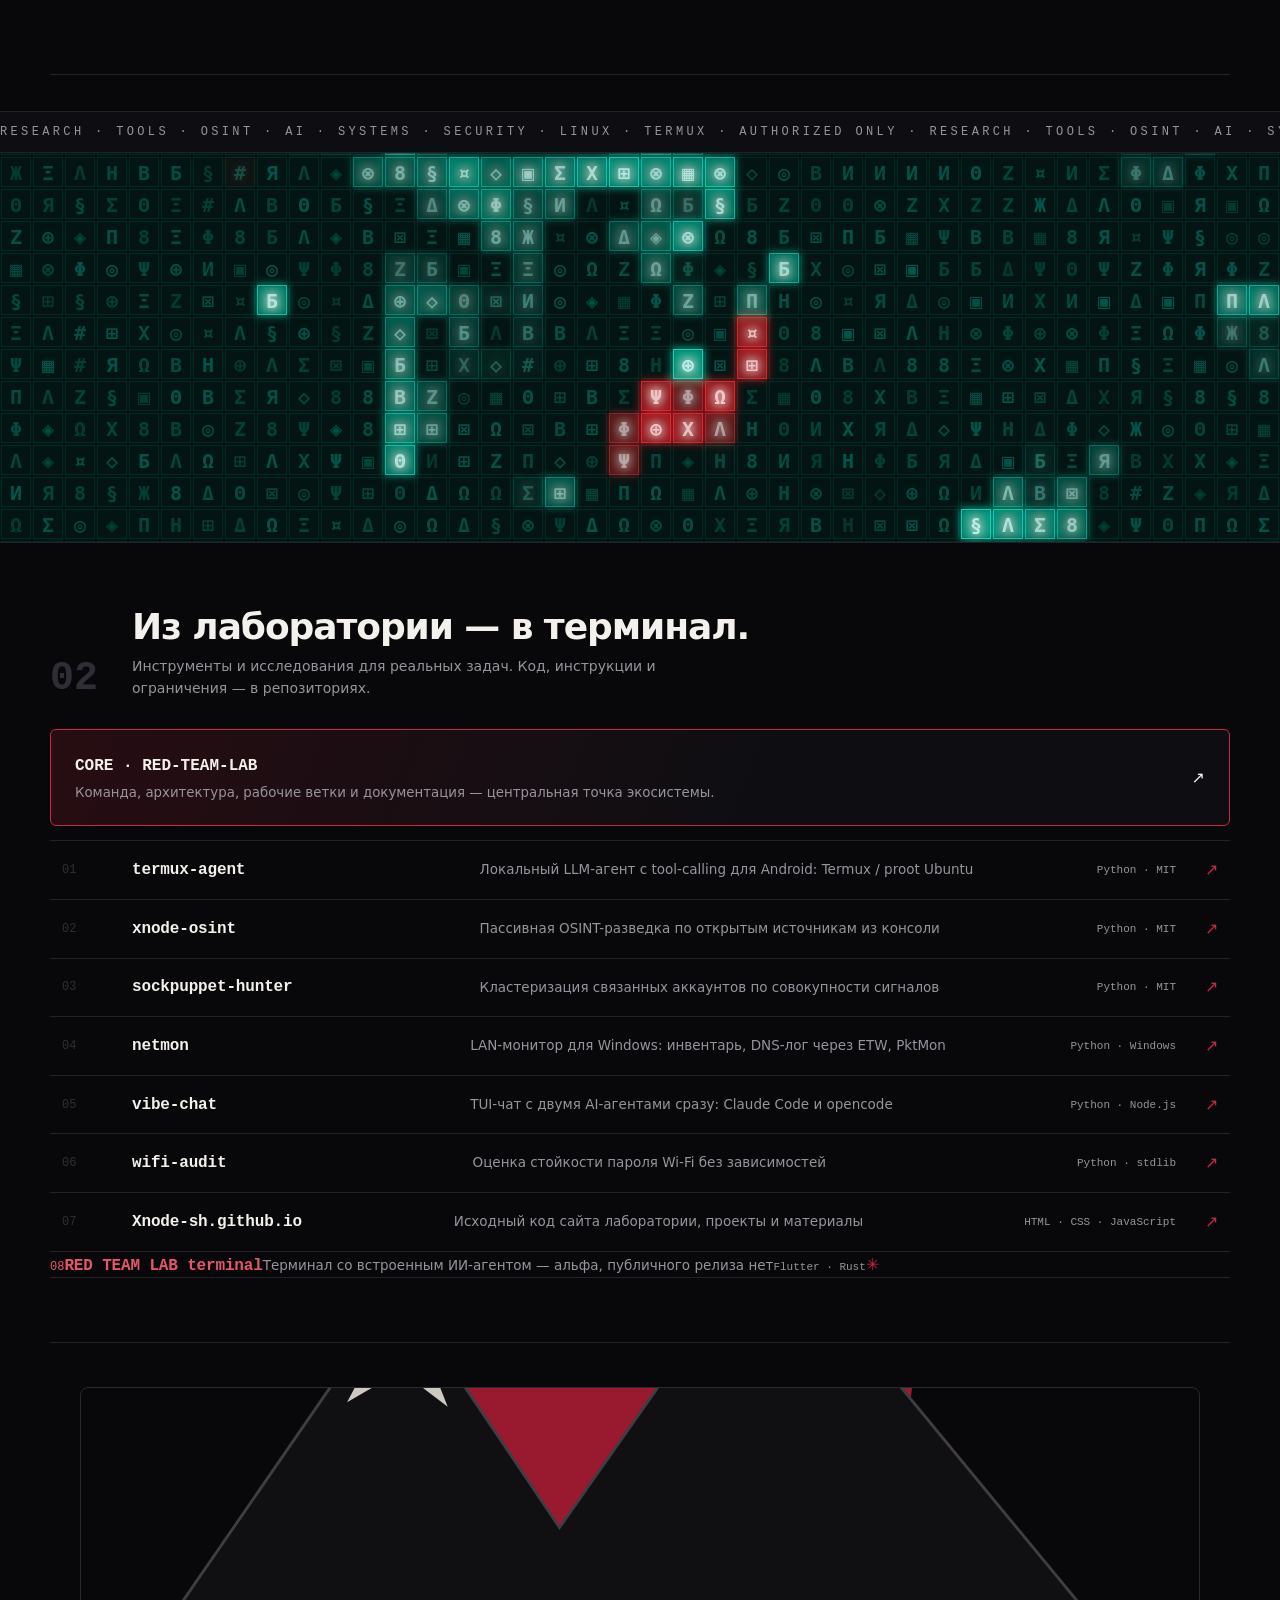
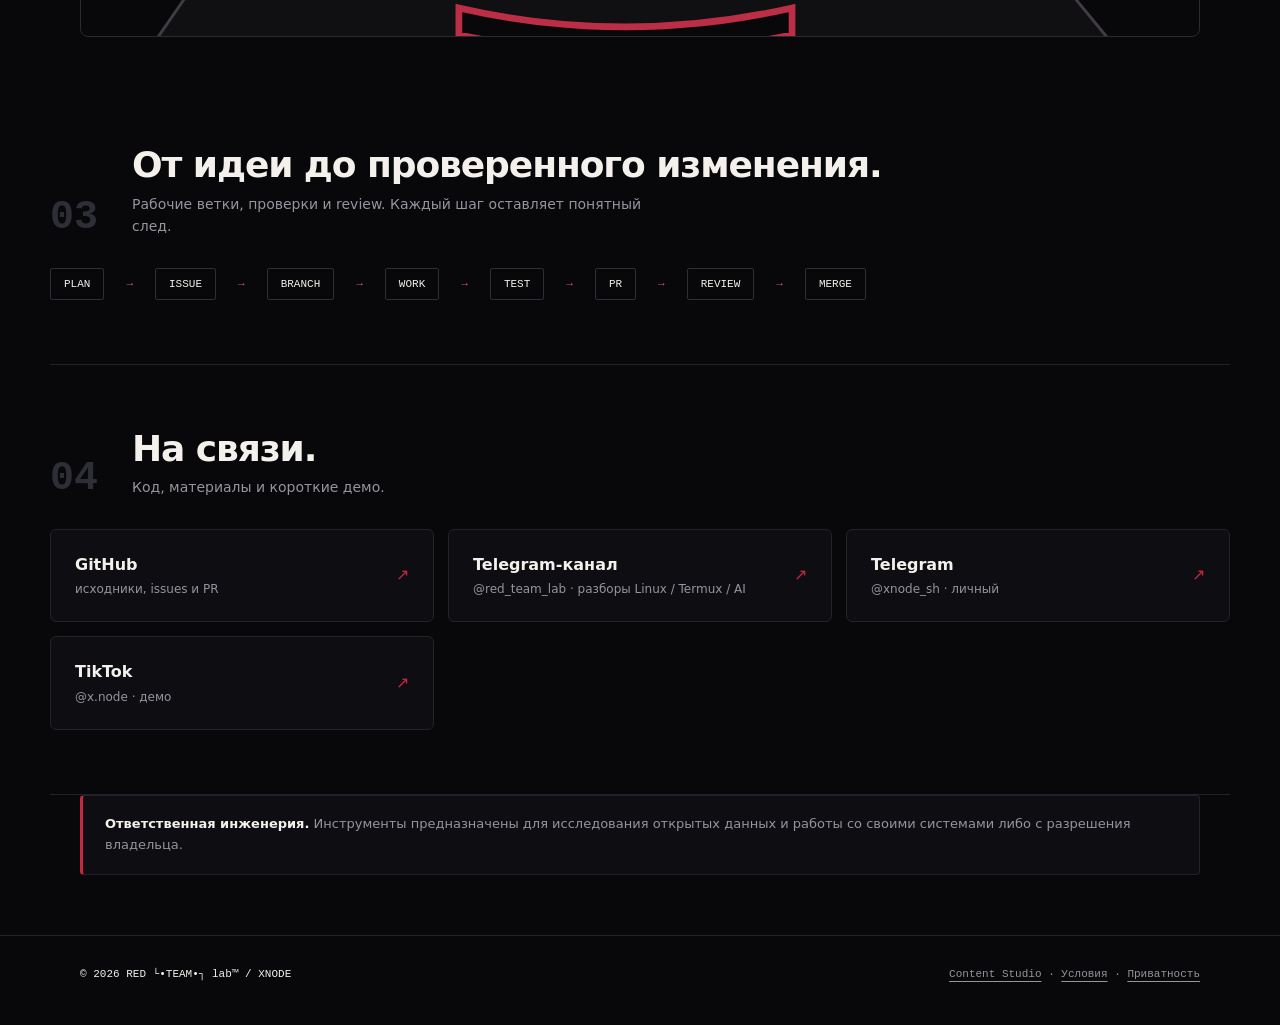
==== commit 1f120c94: "Синхронизировать сайт с профилем: TRACE, проекты и латинский девиз" ====
--- a/index.html
+++ b/index.html
@@ -1,4 +1,4 @@
-<!DOCTYPE html><html lang="ru"><head><meta charset="utf-8"><meta name="viewport" content="width=device-width,initial-scale=1"><title>XNODE — RED └•TEAM•┐ lab™</title><meta name="description" content="RED └•TEAM•┐ lab™ — инженерная лаборатория XNODE. Linux, AI-инструменты и авторизованная безопасность. Команда FREYA / LIRA / KRIPTO / VECTOR."><link rel="canonical" href="https://redteam.is-a.dev/"><meta name="theme-color" content="#08080a"><meta property="og:type" content="website"><meta property="og:title" content="XNODE — RED └•TEAM•┐ lab™"><meta property="og:description" content="Research • Tools • OSINT • AI. Инженерная лаборатория XNODE."><meta property="og:url" content="https://redteam.is-a.dev/"><meta property="og:image" content="https://redteam.is-a.dev/assets/social-preview.png"><meta name="twitter:card" content="summary_large_image"><link rel="icon" href="/assets/rig-node.svg" type="image/svg+xml"><link rel="stylesheet" href="/assets/home.css"></head>
+<!DOCTYPE html><html lang="ru"><head><meta charset="utf-8"><meta name="viewport" content="width=device-width,initial-scale=1"><title>XNODE — RED └•TEAM•┐ lab™</title><meta name="description" content="RED └•TEAM•┐ lab™ — инженерная лаборатория XNODE. Linux, AI-инструменты и авторизованная безопасность. Команда FREYA / LIRA / KRIPTO / TRACE."><link rel="canonical" href="https://redteam.is-a.dev/"><meta name="theme-color" content="#08080a"><meta property="og:type" content="website"><meta property="og:title" content="XNODE — RED └•TEAM•┐ lab™"><meta property="og:description" content="Research • Tools • OSINT • AI. Инженерная лаборатория XNODE."><meta property="og:url" content="https://redteam.is-a.dev/"><meta property="og:image" content="https://redteam.is-a.dev/assets/social-preview.png"><meta name="twitter:card" content="summary_large_image"><link rel="icon" href="/assets/rig-node.svg" type="image/svg+xml"><link rel="stylesheet" href="/assets/home.css"></head>
 <body>
 <a class="skip" href="#main">Перейти к содержимому</a>
 <nav class="top"><div class="wrap nav-in"><a class="brand" href="/" aria-label="XNODE — главная"><svg viewBox="0 0 32 32" aria-hidden="true"><path d="M3 8Q16 12 29 8M5 14H27M9 10L8 28M23 10L24 28"/></svg>XNODE</a><div class="menu"><a href="#projects">Проекты</a><a href="#team">Команда</a><a href="/blog.html">Блог</a><a class="gh" href="https://github.com/Xnode-sh">GitHub ↗</a></div></div></nav>
@@ -11,17 +11,18 @@
       <p class="typed" aria-live="polite"></p>
       <p class="lead">Исследуем системы. Создаём инструменты. Собираем идеи в работающий код — от Linux до терминала в кармане.</p>
       <div class="cta"><a class="btn primary" href="#projects">Смотреть проекты <span aria-hidden="true">↓</span></a><a class="btn" href="https://github.com/Xnode-sh/RED-TEAM-LAB">В штаб <span aria-hidden="true">↗</span></a></div>
-      <p class="crew"><span class="dot"></span> FREYA · LIRA · KRIPTO · VECTOR <span class="sep">/</span> companion NODE</p>
+      <p class="crew"><span class="dot"></span> FREYA · LIRA · KRIPTO · TRACE <span class="sep">/</span> companion NODE</p>
     </div>
     <div class="term">
       <div class="term-bar"><i></i><i></i><i></i><span>xnode@lab — /home/xnode</span></div>
       <pre class="term-body"><span class="p">$</span> whoami
 <span class="o">red └•team•┐ lab — systems · security · tooling</span>
 <span class="p">$</span> cat motto.txt
-<span class="o">Сначала разрешение — потом проверка.
-минимально · безопасно · воспроизводимо</span>
+<span class="o">Praeterita restituere.
+Praesentia explorare.
+Futura creare.</span>
 <span class="p">$</span> ls crew/
-<span class="o">freya/   lira/   kripto/   vector/
+<span class="o">freya/   lira/   kripto/   trace/
 companion: node/</span>
 <span class="p">$</span> █</pre>
       <div class="scan"></div>
@@ -30,12 +31,12 @@
   </section>
 
   <section id="team" class="wrap sec">
-    <div class="sec-head"><span class="num">01</span><h2>Четыре сотрудника. Одна лаборатория.</h2><p>FREYA — координация, LIRA — безопасность, KRIPTO — системы, VECTOR — железо. Панели ниже — визуальные демонстрации, не статус работающих агентов.</p></div>
+    <div class="sec-head"><span class="num">01</span><h2>Четыре сотрудника. Одна лаборатория.</h2><p>FREYA — координация, LIRA — безопасность, KRIPTO — системы, TRACE — железо. Панели ниже — визуальные демонстрации, не статус работающих агентов.</p></div>
     <div class="boot-row">
       <iframe class="boot" src="/assets/boot/freya.html" title="FREYA — companion boot" loading="lazy"></iframe>
       <iframe class="boot" src="/assets/boot/lira.html" title="LIRA — companion boot" loading="lazy"></iframe>
       <iframe class="boot" src="/assets/boot/kripto.html" title="KRIPTO — companion boot" loading="lazy"></iframe>
-      <img src="/assets/companions/vector-banner.svg" width="1280" height="270" style="width:100%;height:auto;border-radius:12px" alt="VECTOR — Hardware &amp; Firmware Engineer">
+      <img src="/assets/companions/trace-banner.svg" width="1280" height="270" style="width:100%;height:auto;border-radius:12px" alt="TRACE — Hardware &amp; Firmware Engineer">
     </div>
     <p class="node"><img src="/assets/rig-node.svg" width="36" height="33" alt="">NODE — маскот лаборатории. Маленький спутник больших инженерных задач.</p>
   </section>
@@ -48,13 +49,14 @@
     <div class="sec-head"><span class="num">02</span><h2>Из лаборатории — в терминал.</h2><p>Инструменты и исследования для реальных задач. Код, инструкции и ограничения — в репозиториях.</p></div>
     <a class="hq" href="https://github.com/Xnode-sh/RED-TEAM-LAB"><span><b>CORE · RED-TEAM-LAB</b><small>Команда, архитектура, рабочие ветки и документация — центральная точка экосистемы.</small></span><span class="ar" aria-hidden="true">↗</span></a>
     <ul class="plist">
-      <li><a href="https://github.com/Xnode-sh/termux-agent"><span class="n">01</span><b>termux-agent</b><span class="d">Локальный LLM-агент с tool-calling для Termux — офлайн, на телефоне</span><span class="l">Python · MIT</span><span class="a">↗</span></a></li>
+      <li><a href="https://github.com/Xnode-sh/termux-agent"><span class="n">01</span><b>termux-agent</b><span class="d">Локальный LLM-агент с tool-calling для Android: Termux / proot Ubuntu</span><span class="l">Python · MIT</span><span class="a">↗</span></a></li>
       <li><a href="https://github.com/Xnode-sh/xnode-osint"><span class="n">02</span><b>xnode-osint</b><span class="d">Пассивная OSINT-разведка по открытым источникам из консоли</span><span class="l">Python · MIT</span><span class="a">↗</span></a></li>
       <li><a href="https://github.com/Xnode-sh/sockpuppet-hunter"><span class="n">03</span><b>sockpuppet-hunter</b><span class="d">Кластеризация связанных аккаунтов по совокупности сигналов</span><span class="l">Python · MIT</span><span class="a">↗</span></a></li>
       <li><a href="https://github.com/Xnode-sh/netmon"><span class="n">04</span><b>netmon</b><span class="d">LAN-монитор для Windows: инвентарь, DNS-лог через ETW, PktMon</span><span class="l">Python · Windows</span><span class="a">↗</span></a></li>
       <li><a href="https://github.com/Xnode-sh/vibe-chat"><span class="n">05</span><b>vibe-chat</b><span class="d">TUI-чат с двумя AI-агентами сразу: Claude Code и opencode</span><span class="l">Python · Node.js</span><span class="a">↗</span></a></li>
       <li><a href="https://github.com/Xnode-sh/wifi-audit"><span class="n">06</span><b>wifi-audit</b><span class="d">Оценка стойкости пароля Wi-Fi без зависимостей</span><span class="l">Python · stdlib</span><span class="a">↗</span></a></li>
-      <li class="wip"><span class="n">07</span><b>RED TEAM LAB terminal</b><span class="d">Терминал со встроенным ИИ-агентом — альфа, публичного релиза нет</span><span class="l">Flutter · Rust</span><span class="a">✳</span></li>
+      <li><a href="https://github.com/Xnode-sh/Xnode-sh.github.io"><span class="n">07</span><b>Xnode-sh.github.io</b><span class="d">Исходный код сайта лаборатории, проекты и материалы</span><span class="l">HTML · CSS · JavaScript</span><span class="a">↗</span></a></li>
+      <li class="wip"><span class="n">08</span><b>RED TEAM LAB terminal</b><span class="d">Терминал со встроенным ИИ-агентом — альфа, публичного релиза нет</span><span class="l">Flutter · Rust</span><span class="a">✳</span></li>
     </ul>
   </section>
 
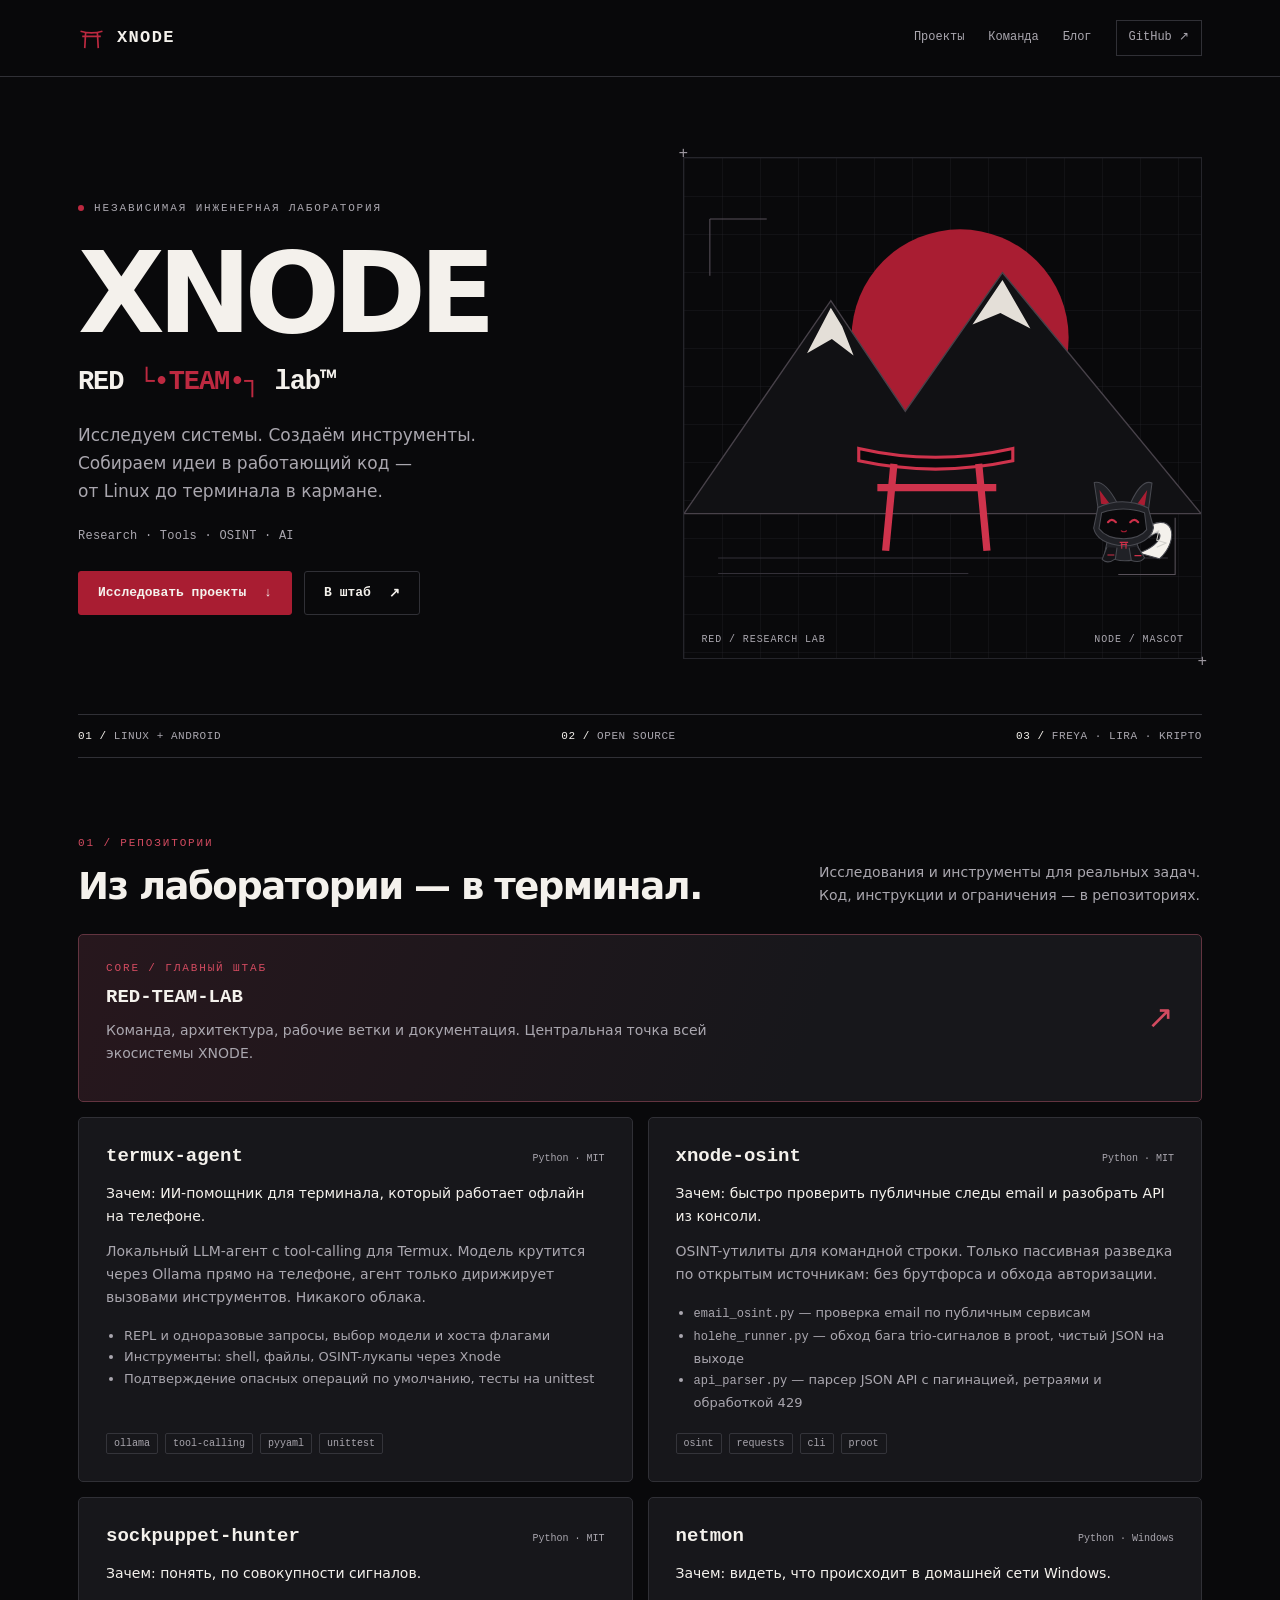
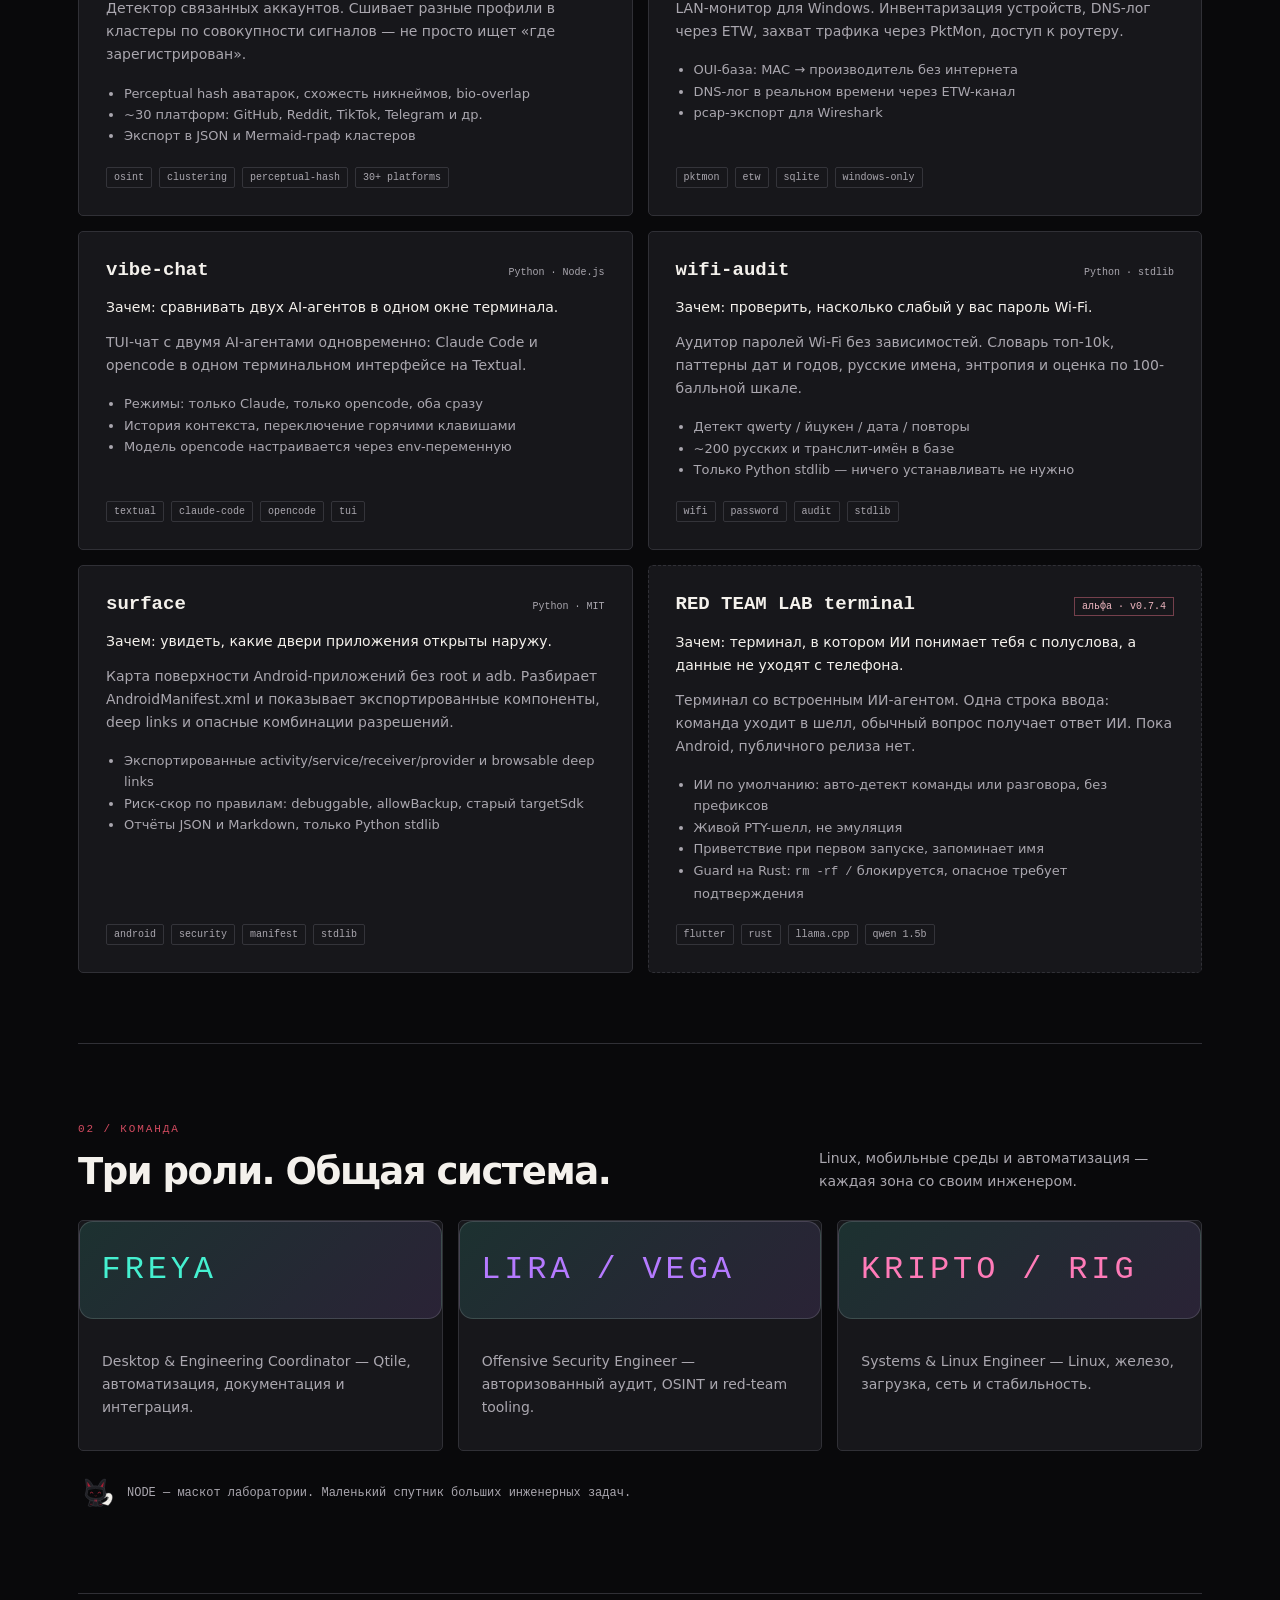
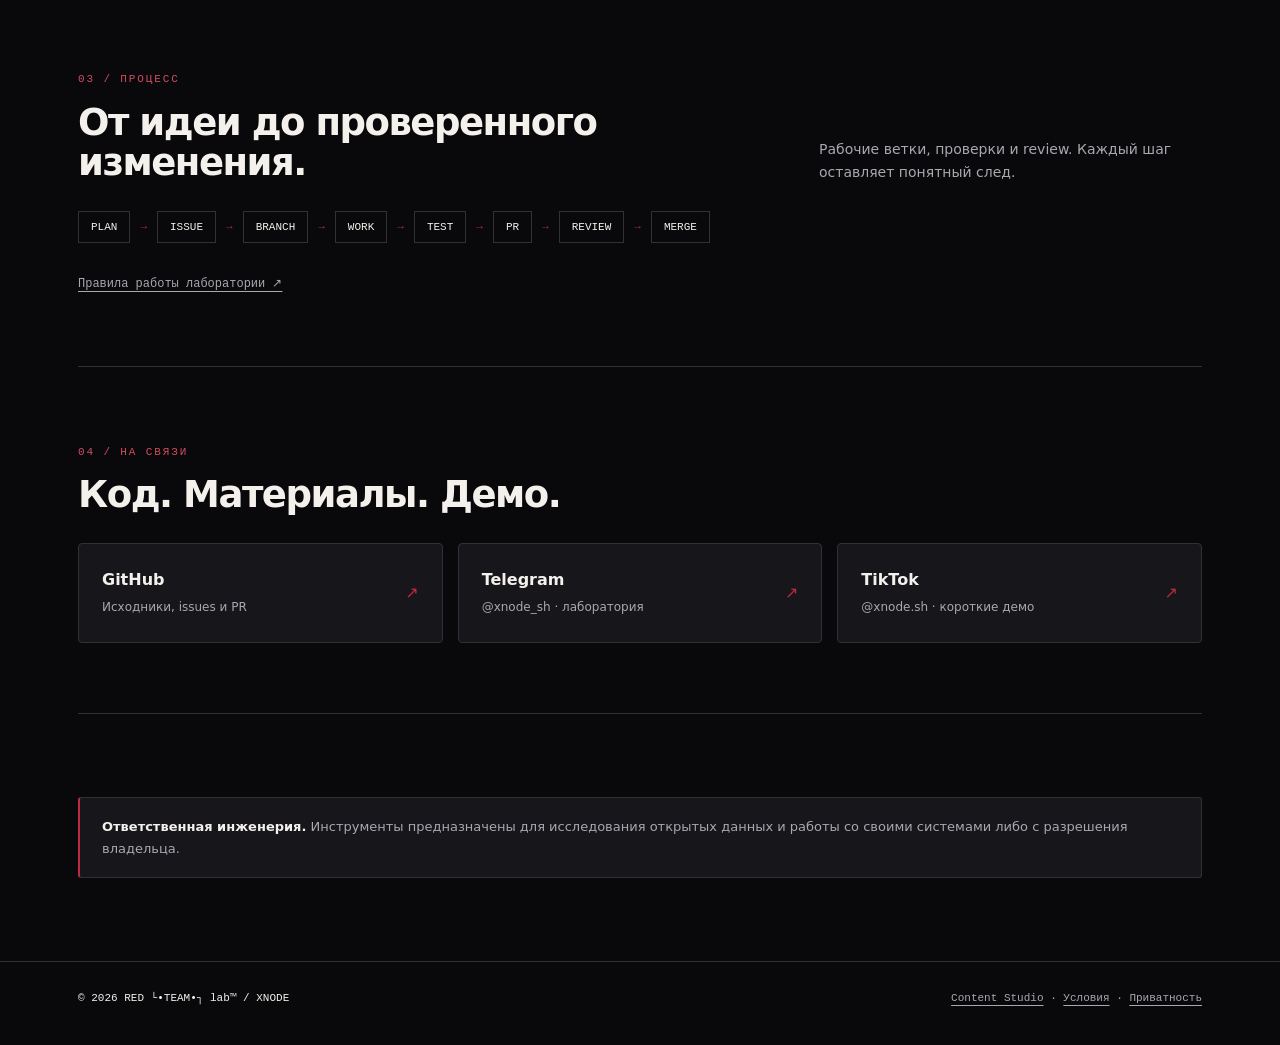
==== commit 2b372b5d: "site: add surface to projects" ====
--- a/index.html
+++ b/index.html
@@ -1,85 +1,101 @@
-<!DOCTYPE html><html lang="ru"><head><meta charset="utf-8"><meta name="viewport" content="width=device-width,initial-scale=1"><title>XNODE — RED └•TEAM•┐ lab™</title><meta name="description" content="RED └•TEAM•┐ lab™ — инженерная лаборатория XNODE. Linux, AI-инструменты и авторизованная безопасность. Команда FREYA / LIRA / KRIPTO / TRACE."><link rel="canonical" href="https://redteam.is-a.dev/"><meta name="theme-color" content="#08080a"><meta property="og:type" content="website"><meta property="og:title" content="XNODE — RED └•TEAM•┐ lab™"><meta property="og:description" content="Research • Tools • OSINT • AI. Инженерная лаборатория XNODE."><meta property="og:url" content="https://redteam.is-a.dev/"><meta property="og:image" content="https://redteam.is-a.dev/assets/social-preview.png"><meta name="twitter:card" content="summary_large_image"><link rel="icon" href="/assets/rig-node.svg" type="image/svg+xml"><link rel="stylesheet" href="/assets/home.css"></head>
-<body>
-<a class="skip" href="#main">Перейти к содержимому</a>
-<nav class="top"><div class="wrap nav-in"><a class="brand" href="/" aria-label="XNODE — главная"><svg viewBox="0 0 32 32" aria-hidden="true"><path d="M3 8Q16 12 29 8M5 14H27M9 10L8 28M23 10L24 28"/></svg>XNODE</a><div class="menu"><a href="#projects">Проекты</a><a href="#team">Команда</a><a href="/blog.html">Блог</a><a class="gh" href="https://github.com/Xnode-sh">GitHub ↗</a></div></div></nav>
+<!DOCTYPE html><html lang="ru"><head><meta charset="utf-8"><meta name="viewport" content="width=device-width,initial-scale=1"><title>XNODE — RED └•TEAM•┐ lab™</title><meta name="description" content="RED └•TEAM•┐ lab™ — инженерная лаборатория XNODE. Linux, AI-инструменты и авторизованная безопасность. Команда FREYA / LIRA / KRIPTO."><link rel="canonical" href="https://redteam.is-a.dev/"><meta name="theme-color" content="#09090b"><meta property="og:type" content="website"><meta property="og:title" content="XNODE — RED └•TEAM•┐ lab™"><meta property="og:description" content="Research • Tools • OSINT • AI. Инструменты, исследования и инженерный процесс."><meta property="og:url" content="https://redteam.is-a.dev/"><meta property="og:image" content="https://redteam.is-a.dev/assets/social-preview.png"><meta name="twitter:card" content="summary_large_image"><link rel="icon" href="/assets/rig-node.svg" type="image/svg+xml"><link rel="stylesheet" href="/assets/lab.css"></head><body class="home"><a class="skip" href="#main">Перейти к содержимому</a><header><div class="wrap bar"><a class="logo" href="/" aria-label="XNODE — главная"><svg viewBox="0 0 32 32" aria-hidden="true"><path d="M3 8Q16 12 29 8M5 14H27M9 10L8 28M23 10L24 28"/></svg>XNODE</a><nav aria-label="Основная навигация"><a href="/#projects">Проекты</a><a href="/#team">Команда</a><a href="/blog.html">Блог</a><a class="nav-github" href="https://github.com/Xnode-sh">GitHub ↗</a></nav></div></header><main id="main" class="wrap"><div class="home-hero"><div class="hero-copy"><div class="eyebrow">Независимая инженерная лаборатория</div><h1 class="hero-title">XNODE</h1><p class="brand-line">RED <span>└•TEAM•┐</span> lab™</p><p class="lead">Исследуем системы. Создаём инструменты.<br>Собираем идеи в работающий код —<br>от Linux до терминала в кармане.</p><p class="disciplines">Research · Tools · OSINT · AI</p><div class="cta"><a class="btn btn-main" href="#projects">Исследовать проекты <span aria-hidden="true">↓</span></a><a class="btn" href="https://github.com/Xnode-sh/RED-TEAM-LAB">В штаб <span aria-hidden="true">↗</span></a></div></div><div class="hero-art"><img class="scene" src="/assets/landscape.svg" width="500" height="440" alt="Красное солнце над горами и torii"><img class="mascot" src="/assets/rig-node.svg" width="200" height="185" alt="NODE — кибер-лисёнок, маскот лаборатории"><div class="art-caption"><span>RED / RESEARCH LAB</span><span>NODE / MASCOT</span></div></div></div><div class="system-strip"><span><strong>01 /</strong> LINUX + ANDROID</span><span><strong>02 /</strong> OPEN SOURCE</span><span><strong>03 /</strong> FREYA · LIRA · KRIPTO</span></div>
+<section id="projects"><div class="section-head"><div><span class="section-label">01 / Репозитории</span><h2>Из лаборатории — в терминал.</h2></div><p>Исследования и инструменты для реальных задач. Код, инструкции и ограничения — в репозиториях.</p></div><a class="card hq" href="https://github.com/Xnode-sh/RED-TEAM-LAB"><div><span class="section-label">CORE / Главный штаб</span><h3>RED-TEAM-LAB</h3><p>Команда, архитектура, рабочие ветки и документация. Центральная точка всей экосистемы XNODE.</p></div><span class="arrow" aria-hidden="true">↗</span></a><div class="proj">
+      <a class="card" href="https://github.com/Xnode-sh/termux-agent">
+        <div class="top"><h3>termux-agent</h3><span class="lang">Python · MIT</span></div>
+        <p class="why">Зачем: ИИ-помощник для терминала, который работает офлайн на телефоне.</p>
+        <p>Локальный LLM-агент с tool-calling для Termux. Модель крутится через Ollama прямо на телефоне, агент только дирижирует вызовами инструментов. Никакого облака.</p>
+        <ul>
+          <li>REPL и одноразовые запросы, выбор модели и хоста флагами</li>
+          <li>Инструменты: shell, файлы, OSINT-лукапы через Xnode</li>
+          <li>Подтверждение опасных операций по умолчанию, тесты на unittest</li>
+        </ul>
+        <div class="tags"><span>ollama</span><span>tool-calling</span><span>pyyaml</span><span>unittest</span></div>
+      </a>
 
-<main id="main">
-  <section class="hero wrap">
-    <div>
-      <span class="tag">RED └•TEAM•┐ lab™ · независимая инженерная лаборатория</span>
-      <h1 class="title">XNODE<em>.</em></h1>
-      <p class="typed" aria-live="polite"></p>
-      <p class="lead">Исследуем системы. Создаём инструменты. Собираем идеи в работающий код — от Linux до терминала в кармане.</p>
-      <div class="cta"><a class="btn primary" href="#projects">Смотреть проекты <span aria-hidden="true">↓</span></a><a class="btn" href="https://github.com/Xnode-sh/RED-TEAM-LAB">В штаб <span aria-hidden="true">↗</span></a></div>
-      <p class="crew"><span class="dot"></span> FREYA · LIRA · KRIPTO · TRACE <span class="sep">/</span> companion NODE</p>
-    </div>
-    <div class="term">
-      <div class="term-bar"><i></i><i></i><i></i><span>xnode@lab — /home/xnode</span></div>
-      <pre class="term-body"><span class="p">$</span> whoami
-<span class="o">red └•team•┐ lab — systems · security · tooling</span>
-<span class="p">$</span> cat motto.txt
-<span class="o">Praeterita restituere.
-Praesentia explorare.
-Futura creare.</span>
-<span class="p">$</span> ls crew/
-<span class="o">freya/   lira/   kripto/   trace/
-companion: node/</span>
-<span class="p">$</span> █</pre>
-      <div class="scan"></div>
-      <img class="mascot" src="/assets/rig-node.svg" width="120" height="111" alt="NODE — маскот">
-    </div>
-  </section>
+      <a class="card" href="https://github.com/Xnode-sh/xnode-osint">
+        <div class="top"><h3>xnode-osint</h3><span class="lang">Python · MIT</span></div>
+        <p class="why">Зачем: быстро проверить публичные следы email и разобрать API из консоли.</p>
+        <p>OSINT-утилиты для командной строки. Только пассивная разведка по открытым источникам: без брутфорса и обхода авторизации.</p>
+        <ul>
+          <li><code>email_osint.py</code> — проверка email по публичным сервисам</li>
+          <li><code>holehe_runner.py</code> — обход бага trio-сигналов в proot, чистый JSON на выходе</li>
+          <li><code>api_parser.py</code> — парсер JSON API с пагинацией, ретраями и обработкой 429</li>
+        </ul>
+        <div class="tags"><span>osint</span><span>requests</span><span>cli</span><span>proot</span></div>
+      </a>
 
-  <section id="team" class="wrap sec">
-    <div class="sec-head"><span class="num">01</span><h2>Четыре сотрудника. Одна лаборатория.</h2><p>FREYA — координация, LIRA — безопасность, KRIPTO — системы, TRACE — железо. Панели ниже — визуальные демонстрации, не статус работающих агентов.</p></div>
-    <div class="boot-row">
-      <iframe class="boot" src="/assets/boot/freya.html" title="FREYA — companion boot" loading="lazy"></iframe>
-      <iframe class="boot" src="/assets/boot/lira.html" title="LIRA — companion boot" loading="lazy"></iframe>
-      <iframe class="boot" src="/assets/boot/kripto.html" title="KRIPTO — companion boot" loading="lazy"></iframe>
-      <img src="/assets/companions/trace-banner.svg" width="1280" height="270" style="width:100%;height:auto;border-radius:12px" alt="TRACE — Hardware &amp; Firmware Engineer">
-    </div>
-    <p class="node"><img src="/assets/rig-node.svg" width="36" height="33" alt="">NODE — маскот лаборатории. Маленький спутник больших инженерных задач.</p>
-  </section>
+      <a class="card" href="https://github.com/Xnode-sh/sockpuppet-hunter">
+        <div class="top"><h3>sockpuppet-hunter</h3><span class="lang">Python · MIT</span></div>
+        <p class="why">Зачем: понять, по совокупности сигналов.</p>
+        <p>Детектор связанных аккаунтов. Сшивает разные профили в кластеры по совокупности сигналов — не просто ищет «где зарегистрирован».</p>
+        <ul>
+          <li>Perceptual hash аватарок, схожесть никнеймов, bio-overlap</li>
+          <li>~30 платформ: GitHub, Reddit, TikTok, Telegram и др.</li>
+          <li>Экспорт в JSON и Mermaid-граф кластеров</li>
+        </ul>
+        <div class="tags"><span>osint</span><span>clustering</span><span>perceptual-hash</span><span>30+ platforms</span></div>
+      </a>
 
-  <div class="marquee" aria-hidden="true"><div class="track">RESEARCH · TOOLS · OSINT · AI · SYSTEMS · SECURITY · LINUX · TERMUX · AUTHORIZED ONLY · RESEARCH · TOOLS · OSINT · AI · SYSTEMS · SECURITY · LINUX · TERMUX · AUTHORIZED ONLY · </div></div>
+      <a class="card" href="https://github.com/Xnode-sh/netmon">
+        <div class="top"><h3>netmon</h3><span class="lang">Python · Windows</span></div>
+        <p class="why">Зачем: видеть, что происходит в домашней сети Windows.</p>
+        <p>LAN-монитор для Windows. Инвентаризация устройств, DNS-лог через ETW, захват трафика через PktMon, доступ к роутеру.</p>
+        <ul>
+          <li>OUI-база: MAC → производитель без интернета</li>
+          <li>DNS-лог в реальном времени через ETW-канал</li>
+          <li>pcap-экспорт для Wireshark</li>
+        </ul>
+        <div class="tags"><span>pktmon</span><span>etw</span><span>sqlite</span><span>windows-only</span></div>
+      </a>
 
-  <section class="hive"><img src="/assets/neural-matrix.svg" alt="Анимированная нейро-решётка лаборатории"></section>
+      <a class="card" href="https://github.com/Xnode-sh/vibe-chat">
+        <div class="top"><h3>vibe-chat</h3><span class="lang">Python · Node.js</span></div>
+        <p class="why">Зачем: сравнивать двух AI-агентов в одном окне терминала.</p>
+        <p>TUI-чат с двумя AI-агентами одновременно: Claude Code и opencode в одном терминальном интерфейсе на Textual.</p>
+        <ul>
+          <li>Режимы: только Claude, только opencode, оба сразу</li>
+          <li>История контекста, переключение горячими клавишами</li>
+          <li>Модель opencode настраивается через env-переменную</li>
+        </ul>
+        <div class="tags"><span>textual</span><span>claude-code</span><span>opencode</span><span>tui</span></div>
+      </a>
 
-  <section id="projects" class="wrap sec">
-    <div class="sec-head"><span class="num">02</span><h2>Из лаборатории — в терминал.</h2><p>Инструменты и исследования для реальных задач. Код, инструкции и ограничения — в репозиториях.</p></div>
-    <a class="hq" href="https://github.com/Xnode-sh/RED-TEAM-LAB"><span><b>CORE · RED-TEAM-LAB</b><small>Команда, архитектура, рабочие ветки и документация — центральная точка экосистемы.</small></span><span class="ar" aria-hidden="true">↗</span></a>
-    <ul class="plist">
-      <li><a href="https://github.com/Xnode-sh/termux-agent"><span class="n">01</span><b>termux-agent</b><span class="d">Локальный LLM-агент с tool-calling для Android: Termux / proot Ubuntu</span><span class="l">Python · MIT</span><span class="a">↗</span></a></li>
-      <li><a href="https://github.com/Xnode-sh/xnode-osint"><span class="n">02</span><b>xnode-osint</b><span class="d">Пассивная OSINT-разведка по открытым источникам из консоли</span><span class="l">Python · MIT</span><span class="a">↗</span></a></li>
-      <li><a href="https://github.com/Xnode-sh/sockpuppet-hunter"><span class="n">03</span><b>sockpuppet-hunter</b><span class="d">Кластеризация связанных аккаунтов по совокупности сигналов</span><span class="l">Python · MIT</span><span class="a">↗</span></a></li>
-      <li><a href="https://github.com/Xnode-sh/netmon"><span class="n">04</span><b>netmon</b><span class="d">LAN-монитор для Windows: инвентарь, DNS-лог через ETW, PktMon</span><span class="l">Python · Windows</span><span class="a">↗</span></a></li>
-      <li><a href="https://github.com/Xnode-sh/vibe-chat"><span class="n">05</span><b>vibe-chat</b><span class="d">TUI-чат с двумя AI-агентами сразу: Claude Code и opencode</span><span class="l">Python · Node.js</span><span class="a">↗</span></a></li>
-      <li><a href="https://github.com/Xnode-sh/wifi-audit"><span class="n">06</span><b>wifi-audit</b><span class="d">Оценка стойкости пароля Wi-Fi без зависимостей</span><span class="l">Python · stdlib</span><span class="a">↗</span></a></li>
-      <li><a href="https://github.com/Xnode-sh/Xnode-sh.github.io"><span class="n">07</span><b>Xnode-sh.github.io</b><span class="d">Исходный код сайта лаборатории, проекты и материалы</span><span class="l">HTML · CSS · JavaScript</span><span class="a">↗</span></a></li>
-      <li class="wip"><span class="n">08</span><b>RED TEAM LAB terminal</b><span class="d">Терминал со встроенным ИИ-агентом — альфа, публичного релиза нет</span><span class="l">Flutter · Rust</span><span class="a">✳</span></li>
-    </ul>
-  </section>
+      <a class="card" href="https://github.com/Xnode-sh/wifi-audit">
+        <div class="top"><h3>wifi-audit</h3><span class="lang">Python · stdlib</span></div>
+        <p class="why">Зачем: проверить, насколько слабый у вас пароль Wi-Fi.</p>
+        <p>Аудитор паролей Wi-Fi без зависимостей. Словарь топ-10k, паттерны дат и годов, русские имена, энтропия и оценка по 100-балльной шкале.</p>
+        <ul>
+          <li>Детект qwerty / йцукен / дата / повторы</li>
+          <li>~200 русских и транслит-имён в базе</li>
+          <li>Только Python stdlib — ничего устанавливать не нужно</li>
+        </ul>
+        <div class="tags"><span>wifi</span><span>password</span><span>audit</span><span>stdlib</span></div>
+      </a>
 
-  <div class="wrap" style="margin:44px auto"><img src="/assets/landscape.svg" alt="" style="width:100%;max-height:250px;object-fit:cover;border:1px solid var(--line2);border-radius:8px;display:block;opacity:.9"></div>
-
-  <section id="process" class="wrap sec">
-    <div class="sec-head"><span class="num">03</span><h2>От идеи до проверенного изменения.</h2><p>Рабочие ветки, проверки и review. Каждый шаг оставляет понятный след.</p></div>
-    <div class="steps" aria-label="Этапы работы"><span>PLAN</span><span>→</span><span>ISSUE</span><span>→</span><span>BRANCH</span><span>→</span><span>WORK</span><span>→</span><span>TEST</span><span>→</span><span>PR</span><span>→</span><span>REVIEW</span><span>→</span><span>MERGE</span></div>
-  </section>
-
-  <section id="links" class="wrap sec">
-    <div class="sec-head"><span class="num">04</span><h2>На связи.</h2><p>Код, материалы и короткие демо.</p></div>
-    <div class="link-grid">
-      <a href="https://github.com/Xnode-sh"><span><b>GitHub</b><small>исходники, issues и PR</small></span><span class="ar" aria-hidden="true">↗</span></a>
-      <a href="https://t.me/red_team_lab"><span><b>Telegram-канал</b><small>@red_team_lab · разборы Linux / Termux / AI</small></span><span class="ar" aria-hidden="true">↗</span></a>
-      <a href="https://t.me/xnode_sh"><span><b>Telegram</b><small>@xnode_sh · личный</small></span><span class="ar" aria-hidden="true">↗</span></a>
-      <a href="https://www.tiktok.com/@x.node"><span><b>TikTok</b><small>@x.node · демо</small></span><span class="ar" aria-hidden="true">↗</span></a>
-    </div>
-  </section>
-
-  <section class="wrap"><p class="note"><b>Ответственная инженерия.</b> Инструменты предназначены для исследования открытых данных и работы со своими системами либо с разрешения владельца.</p></section>
-</main>
-
-<footer><div class="wrap row"><span class="fb">© 2026 RED └•TEAM•┐ lab™ / XNODE</span><span><a href="/studio.html">Content Studio</a> · <a href="/terms.html">Условия</a> · <a href="/privacy.html">Приватность</a></span></div></footer>
-<script>(function(){var e=document.querySelector(".typed");if(!e)return;var t="Сначала разрешение — потом проверка. Минимально · безопасно · воспроизводимо.";if(matchMedia("(prefers-reduced-motion: reduce)").matches){e.textContent=t;return}var i=0;function k(){e.textContent=t.slice(0,i++);if(i<=t.length)setTimeout(k,42);else setTimeout(function(){i=0;k()},2600)}k()})();</script>
-</body></html>
+      <a class="card" href="https://github.com/Xnode-sh/surface">
+        <div class="top"><h3>surface</h3><span class="lang">Python · MIT</span></div>
+        <p class="why">Зачем: увидеть, какие двери приложения открыты наружу.</p>
+        <p>Карта поверхности Android-приложений без root и adb. Разбирает AndroidManifest.xml и показывает экспортированные компоненты, deep links и опасные комбинации разрешений.</p>
+        <ul>
+          <li>Экспортированные activity/service/receiver/provider и browsable deep links</li>
+          <li>Риск-скор по правилам: debuggable, allowBackup, старый targetSdk</li>
+          <li>Отчёты JSON и Markdown, только Python stdlib</li>
+        </ul>
+        <div class="tags"><span>android</span><span>security</span><span>manifest</span><span>stdlib</span></div>
+      </a>
+      <div class="card wip">
+        <div class="top"><h3>RED TEAM LAB terminal</h3><span class="badge">альфа · v0.7.4</span></div>
+        <p class="why">Зачем: терминал, в котором ИИ понимает тебя с полуслова, а данные не уходят с телефона.</p>
+        <p>Терминал со встроенным ИИ-агентом. Одна строка ввода: команда уходит в шелл, обычный вопрос получает ответ ИИ. Пока Android, публичного релиза нет.</p>
+        <ul>
+          <li>ИИ по умолчанию: авто-детект команды или разговора, без префиксов</li>
+          <li>Живой PTY-шелл, не эмуляция</li>
+          <li>Приветствие при первом запуске, запоминает имя</li>
+          <li>Guard на Rust: <code>rm -rf /</code> блокируется, опасное требует подтверждения</li>
+        </ul>
+        <div class="tags"><span>flutter</span><span>rust</span><span>llama.cpp</span><span>qwen 1.5b</span></div>
+      </div></div></section>
+<section id="team"><div class="section-head"><div><span class="section-label">02 / Команда</span><h2>Три роли. Общая система.</h2></div><p>Linux, мобильные среды и автоматизация — каждая зона со своим инженером.</p></div><div class="team-grid"><article class="card team-card"><div class="agent-mark freya">FREYA</div><p>Desktop & Engineering Coordinator — Qtile, автоматизация, документация и интеграция.</p></article><article class="card team-card"><div class="agent-mark lira">LIRA / VEGA</div><p>Offensive Security Engineer — авторизованный аудит, OSINT и red-team tooling.</p></article><article class="card team-card"><div class="agent-mark kripto">KRIPTO / RIG</div><p>Systems & Linux Engineer — Linux, железо, загрузка, сеть и стабильность.</p></article></div><p class="node-note"><img src="/assets/rig-node.svg" width="37" height="37" loading="lazy" alt="">NODE — маскот лаборатории. Маленький спутник больших инженерных задач.</p></section>
+<section id="workflow"><div class="section-head"><div><span class="section-label">03 / Процесс</span><h2>От идеи до проверенного изменения.</h2></div><p>Рабочие ветки, проверки и review. Каждый шаг оставляет понятный след.</p></div><div class="workflow" aria-label="Этапы работы"><span>PLAN</span><i aria-hidden="true">→</i><span>ISSUE</span><i aria-hidden="true">→</i><span>BRANCH</span><i aria-hidden="true">→</i><span>WORK</span><i aria-hidden="true">→</i><span>TEST</span><i aria-hidden="true">→</i><span>PR</span><i aria-hidden="true">→</i><span>REVIEW</span><i aria-hidden="true">→</i><span>MERGE</span></div><a class="workflow-link" href="https://github.com/Xnode-sh/RED-TEAM-LAB/blob/main/WORKFLOW.md">Правила работы лаборатории ↗</a></section>
+<section id="links"><div class="section-head"><div><span class="section-label">04 / На связи</span><h2>Код. Материалы. Демо.</h2></div></div><div class="links"><a class="link" href="https://github.com/Xnode-sh"><span><b>GitHub</b><small>Исходники, issues и PR</small></span><span class="arrow" aria-hidden="true">↗</span></a><a class="link" href="https://t.me/xnode_sh"><span><b>Telegram</b><small>@xnode_sh · лаборатория</small></span><span class="arrow" aria-hidden="true">↗</span></a><a class="link" href="https://www.tiktok.com/@xnode.sh"><span><b>TikTok</b><small>@xnode.sh · короткие демо</small></span><span class="arrow" aria-hidden="true">↗</span></a></div></section>
+<section><p class="note"><b>Ответственная инженерия.</b> Инструменты предназначены для исследования открытых данных и работы со своими системами либо с разрешения владельца.</p></section></main><footer><div class="wrap row"><span class="site-footer-brand">© 2026 RED └•TEAM•┐ lab™ / XNODE</span><span><a href="/studio.html">Content Studio</a> · <a href="/terms.html">Условия</a> · <a href="/privacy.html">Приватность</a></span></div></footer></body></html>
--- a/assets/lab.css
+++ b/assets/lab.css
@@ -0,0 +1,36 @@
+/* RED TEAM LAB — общий визуальный язык */
+:root{--bg:#09090b;--panel:#17171b;--line:#303036;--fg:#f4f1ec;--muted:#aaa7af;--red:#bd2940;--red-dim:#a91d32;--mono:ui-monospace,SFMono-Regular,Consolas,monospace;--sans:system-ui,-apple-system,"Segoe UI",sans-serif;color-scheme:dark}
+*{box-sizing:border-box}html{scroll-behavior:smooth;scroll-padding-top:90px}body{margin:0;background:var(--bg);color:var(--fg);font-family:var(--sans);line-height:1.65}a{color:inherit;text-decoration:none}a:hover{color:#e5566b}a:focus-visible,button:focus-visible,input:focus-visible{outline:2px solid #f4f1ec;outline-offset:5px}img{max-width:100%}button,input{font:inherit}.wrap{max-width:1180px;margin:auto;padding:0 28px}.skip{position:absolute;left:20px;top:-80px;z-index:99;padding:12px;background:var(--fg);color:var(--bg)}.skip:focus{top:15px}
+header{position:sticky;top:0;z-index:10;background:rgba(9,9,11,.94);border-bottom:1px solid var(--line);backdrop-filter:blur(12px)}.bar{min-height:76px;display:flex;justify-content:space-between;align-items:center;gap:24px}.logo{display:flex;align-items:center;gap:12px;font-family:var(--mono);font-size:17px;font-weight:700;letter-spacing:.08em}.logo svg{width:27px;height:28px;stroke:var(--red);fill:none;stroke-width:2}.bar nav{display:flex;gap:24px;align-items:center;font-family:var(--mono);font-size:12px}.bar nav a{color:var(--muted)}.bar nav a:hover{color:var(--fg)}.nav-github{border:1px solid var(--line);padding:7px 12px}.eyebrow,.kicker,.section-label{font:11px var(--mono);letter-spacing:.17em;text-transform:uppercase;color:var(--muted)}.eyebrow{display:flex;align-items:center;gap:10px}.eyebrow:before{content:"";width:6px;height:6px;border-radius:50%;background:var(--red)}
+.home-hero{display:grid;grid-template-columns:1.1fr 1fr;align-items:center;gap:35px;padding:80px 0 55px;position:relative}.hero-title{font:800 clamp(60px,8.8vw,114px)/.94 var(--sans);letter-spacing:-.065em;margin:27px 0 20px}.brand-line{font:700 clamp(17px,2.4vw,27px) var(--mono);margin:0 0 24px;letter-spacing:-.04em}.brand-line span{color:var(--red)}.lead{font-size:17px;color:var(--muted);max-width:48ch}.hero-copy .disciplines{font:12px var(--mono);color:var(--muted);letter-spacing:.02em;margin:24px 0}.cta{display:flex;gap:12px;flex-wrap:wrap;margin:28px 0 0}.btn{display:inline-flex;align-items:center;justify-content:center;gap:18px;font:600 13px var(--mono);border:1px solid var(--line);padding:13px 19px;border-radius:3px;background:transparent;color:var(--fg)}.btn-main{background:var(--red-dim);border-color:var(--red-dim)}.btn:hover{border-color:#e5566b;color:var(--fg)}.btn-main:hover{background:#bf2940}.hero-art{position:relative;background-image:linear-gradient(#24242b55 1px,transparent 1px),linear-gradient(90deg,#24242b55 1px,transparent 1px);background-size:38px 38px;aspect-ratio:1.05;border:1px solid #25252b}.hero-art:before,.hero-art:after{content:"+";position:absolute;color:#9b969e;font:16px var(--mono);top:-13px;left:-6px}.hero-art:after{top:auto;left:auto;bottom:-13px;right:-6px}.hero-art .scene{width:100%;height:100%;object-fit:contain}.art-caption{position:absolute;bottom:13px;left:17px;right:17px;display:flex;justify-content:space-between;color:var(--muted);font:10px var(--mono);letter-spacing:.09em}.mascot{position:absolute;width:106px;right:22px;bottom:43px}.system-strip{border-top:1px solid var(--line);border-bottom:1px solid var(--line);display:flex;justify-content:space-between;gap:20px;padding:15px 0;color:var(--muted);font:11px var(--mono);letter-spacing:.05em}.system-strip strong{color:var(--fg);font-weight:500}
+section{padding:70px 0;border-top:1px solid var(--line);scroll-margin-top:30px}.home-hero+ .system-strip+section{border-top:0}.section-head{display:flex;align-items:flex-end;justify-content:space-between;gap:25px;margin-bottom:27px}.section-head h2{font:700 clamp(25px,4vw,37px)/1.1 var(--sans);letter-spacing:-.04em;margin:12px 0 0;color:var(--fg);text-transform:none}.section-head>p{max-width:43ch;color:var(--muted);font-size:14px;margin:0}.section-label{color:#d34b60}.proj{display:grid;grid-template-columns:repeat(2,minmax(0,1fr));gap:15px}.card{display:flex;flex-direction:column;position:relative;background:var(--panel);border:1px solid var(--line);border-radius:5px;padding:27px;transition:border-color .2s,background .2s}.card:hover{background:#1d1d22;border-color:#7b3d49;transform:none;box-shadow:none;color:var(--fg)}.card h3{font:600 19px var(--mono);margin:0}.top{display:flex;justify-content:space-between;align-items:baseline;gap:14px;margin-bottom:15px;flex-wrap:wrap}.lang,.badge{font:10px var(--mono);color:var(--muted)}.badge{border:1px solid #75404c;padding:3px 7px;color:#efb7c1}.card p{font-size:14px;color:var(--muted);margin:0 0 8px}.card p.why{color:var(--fg);font-size:14px;margin-bottom:12px}.card ul{color:var(--muted);font-size:13px;padding-left:18px;margin:8px 0 0}.card code{font-size:12px;overflow-wrap:anywhere}.tags{display:flex;gap:7px;flex-wrap:wrap;margin-top:auto;padding-top:20px}.tags span{font:10px var(--mono);color:var(--muted);border:1px solid #34343a;padding:4px 7px;border-radius:2px}.card.wip{border-style:dashed}.hq{margin-bottom:15px;display:flex;flex-direction:row;align-items:center;justify-content:space-between;gap:28px;border-color:#633440;background:linear-gradient(110deg,#27171d,#17171b 65%)}.hq .section-label{margin-bottom:12px;display:block}.hq p{margin-top:11px;max-width:70ch}.hq .arrow{font:32px var(--mono);color:#d34b60}
+.team-grid{display:grid;grid-template-columns:repeat(3,minmax(0,1fr));gap:15px}.team-card{padding:0 0 23px;overflow:hidden}.team-card img{width:100%;display:block}.team-card p{padding:0 23px;margin-top:15px}.node-note{display:flex;align-items:center;gap:12px;color:var(--muted);font:12px var(--mono);margin-top:23px}.node-note img{width:37px;height:37px;object-fit:contain}.workflow{display:flex;align-items:center;flex-wrap:wrap;gap:10px;font:11px var(--mono);margin:26px 0}.workflow span{padding:9px 12px;border:1px solid var(--line)}.workflow i{font-style:normal;color:var(--red)}.workflow-link{font:12px var(--mono);color:var(--muted);text-decoration:underline;text-underline-offset:4px}.links{display:grid;grid-template-columns:repeat(3,minmax(0,1fr));gap:15px}.link{display:flex;align-items:center;justify-content:space-between;gap:14px;border:1px solid var(--line);border-radius:4px;padding:23px;background:var(--panel)}.link b{display:block;font-size:16px}.link small{color:var(--muted);font-size:12px}.arrow{color:var(--red)}.note{border:1px solid var(--line);border-left:2px solid var(--red);background:var(--panel);padding:18px 22px;color:var(--muted);font-size:13px;border-radius:3px}.note b{color:var(--fg)}footer{border-top:1px solid var(--line);padding:30px 0 40px;color:var(--muted);font:11px var(--mono)}footer .row{display:flex;justify-content:space-between;gap:20px;flex-wrap:wrap}footer a{text-decoration:underline;text-underline-offset:4px}.site-footer-brand{color:var(--fg)}.bg{display:none}
+/* страницы материалов и инструмента сохраняют собственную структуру */
+body:not(.home){background-image:none}.post,.term{background:var(--panel);box-shadow:none;border-radius:4px}.post code{color:#e5566b}.post table{display:block;overflow-x:auto}.legal,.studio-page{max-width:800px;margin:40px auto;padding:0 24px}.legal a,.studio-page a{color:#e5566b}.legal h1,.studio-page h1{line-height:1.2;font-size:clamp(27px,5vw,40px)}.legal nav,.studio-page>.site-nav{font:12px var(--mono);border-bottom:1px solid var(--line);padding-bottom:18px;margin-bottom:35px}.studio-page .card h2{color:var(--fg)}.studio-page .card{margin:20px 0}.studio-page .muted{color:var(--muted)}.studio-page #log{background:#0e0e11;color:var(--fg);border:1px solid var(--line)}.studio-page button.ghost{background:#303036;color:var(--fg)}.studio-page button:disabled{background:#45434a;color:#ded9df}.hidden{display:none!important}
+@media(max-width:760px){.wrap{padding:0 19px}.bar{min-height:66px;gap:13px;flex-wrap:wrap;padding-top:13px;padding-bottom:13px}.bar nav{gap:14px;font-size:11px}.logo{font-size:15px}.home-hero{grid-template-columns:1fr;padding:43px 0 30px;gap:34px}.hero-title{font-size:clamp(69px,19vw,112px)}.hero-art{max-width:480px;width:100%;margin:auto;aspect-ratio:1.35}.hero-art .mascot{width:83px;bottom:33px}.system-strip{flex-wrap:wrap;font-size:10px;gap:10px}.section-head{align-items:flex-start;flex-direction:column;gap:15px}.proj,.links{grid-template-columns:1fr}.team-grid{grid-template-columns:1fr}.team-card{display:grid;grid-template-columns:140px 1fr;padding:0;align-items:center}.team-card p{padding:14px;margin:0}.card{padding:21px}.team-card{padding:0}.hq{padding:23px}.section-head>p{max-width:100%}section{padding:45px 0}.workflow{gap:6px}.workflow span{padding:7px 8px;font-size:10px}.legal,.studio-page{margin:24px auto}footer .row{flex-direction:column}}
+@media(prefers-reduced-motion:reduce){html{scroll-behavior:auto}*,*:before,*:after{animation:none!important;transition:none!important}}
+.agent-mark{font-family:ui-monospace,SFMono-Regular,Menlo,monospace;font-size:2rem;letter-spacing:.12em;padding:1.35rem;border:1px solid rgba(255,255,255,.14);border-radius:14px;margin-bottom:1rem;background:linear-gradient(135deg,rgba(69,240,208,.12),rgba(181,122,255,.12));}
+.agent-mark.freya{color:#45f0d0}.agent-mark.lira{color:#b57aff}.agent-mark.kripto{color:#ff7bb8}
+/* изюминка: печатающийся девиз, дыхание маскота, фокус команды */
+.hero-typed{margin:16px 0 0;font:600 15px var(--mono);color:#e5566b;min-height:1.5em;letter-spacing:.01em}
+.hero-typed:after{content:"▌";margin-left:2px;color:var(--red);animation:blink 1.05s steps(1) infinite}
+@keyframes blink{50%{opacity:0}}
+.hero-art .mascot{animation:float 5.5s ease-in-out infinite}
+@keyframes float{50%{transform:translateY(-9px)}}
+.focus{display:grid;grid-template-columns:repeat(3,minmax(0,1fr));gap:15px;margin-top:22px}
+.focus>div{border:1px solid var(--line);border-radius:5px;padding:18px 20px;background:var(--panel);position:relative;overflow:hidden}
+.focus>div:before{content:"";position:absolute;left:0;top:0;bottom:0;width:2px;background:var(--red)}
+.focus .freya:before{background:#45f0d0}.focus .lira:before{background:#b57aff}.focus .kripto:before{background:#ff7bb8}
+.focus b{font:600 12px var(--mono);letter-spacing:.12em}
+.focus .freya b{color:#45f0d0}.focus .lira b{color:#b57aff}.focus .kripto b{color:#ff7bb8}
+.focus small{display:block;color:var(--muted);font-size:12.5px;margin-top:7px}
+@media(max-width:760px){.focus{grid-template-columns:1fr}}
+@media(prefers-reduced-motion:reduce){.hero-art .mascot{animation:none}.hero-typed:after{animation:none}}
+/* заметнее: пульс индикатора и бегущий блик по хиро-арту */
+.eyebrow:before{animation:pulse 1.9s ease-in-out infinite}
+@keyframes pulse{50%{opacity:.3;transform:scale(.75)}}
+.hero-art .scan{position:absolute;inset:0;overflow:hidden;pointer-events:none}
+.hero-art .scan:before{content:"";position:absolute;left:0;right:0;height:34%;top:-40%;background:linear-gradient(180deg,transparent,rgba(229,86,107,.12),transparent);animation:sweep 6.5s linear infinite}
+@keyframes sweep{0%{top:-40%}100%{top:120%}}
+.hero-typed{font-size:17px}
+@media(prefers-reduced-motion:reduce){.eyebrow:before{animation:none}.hero-art .scan:before{animation:none}}
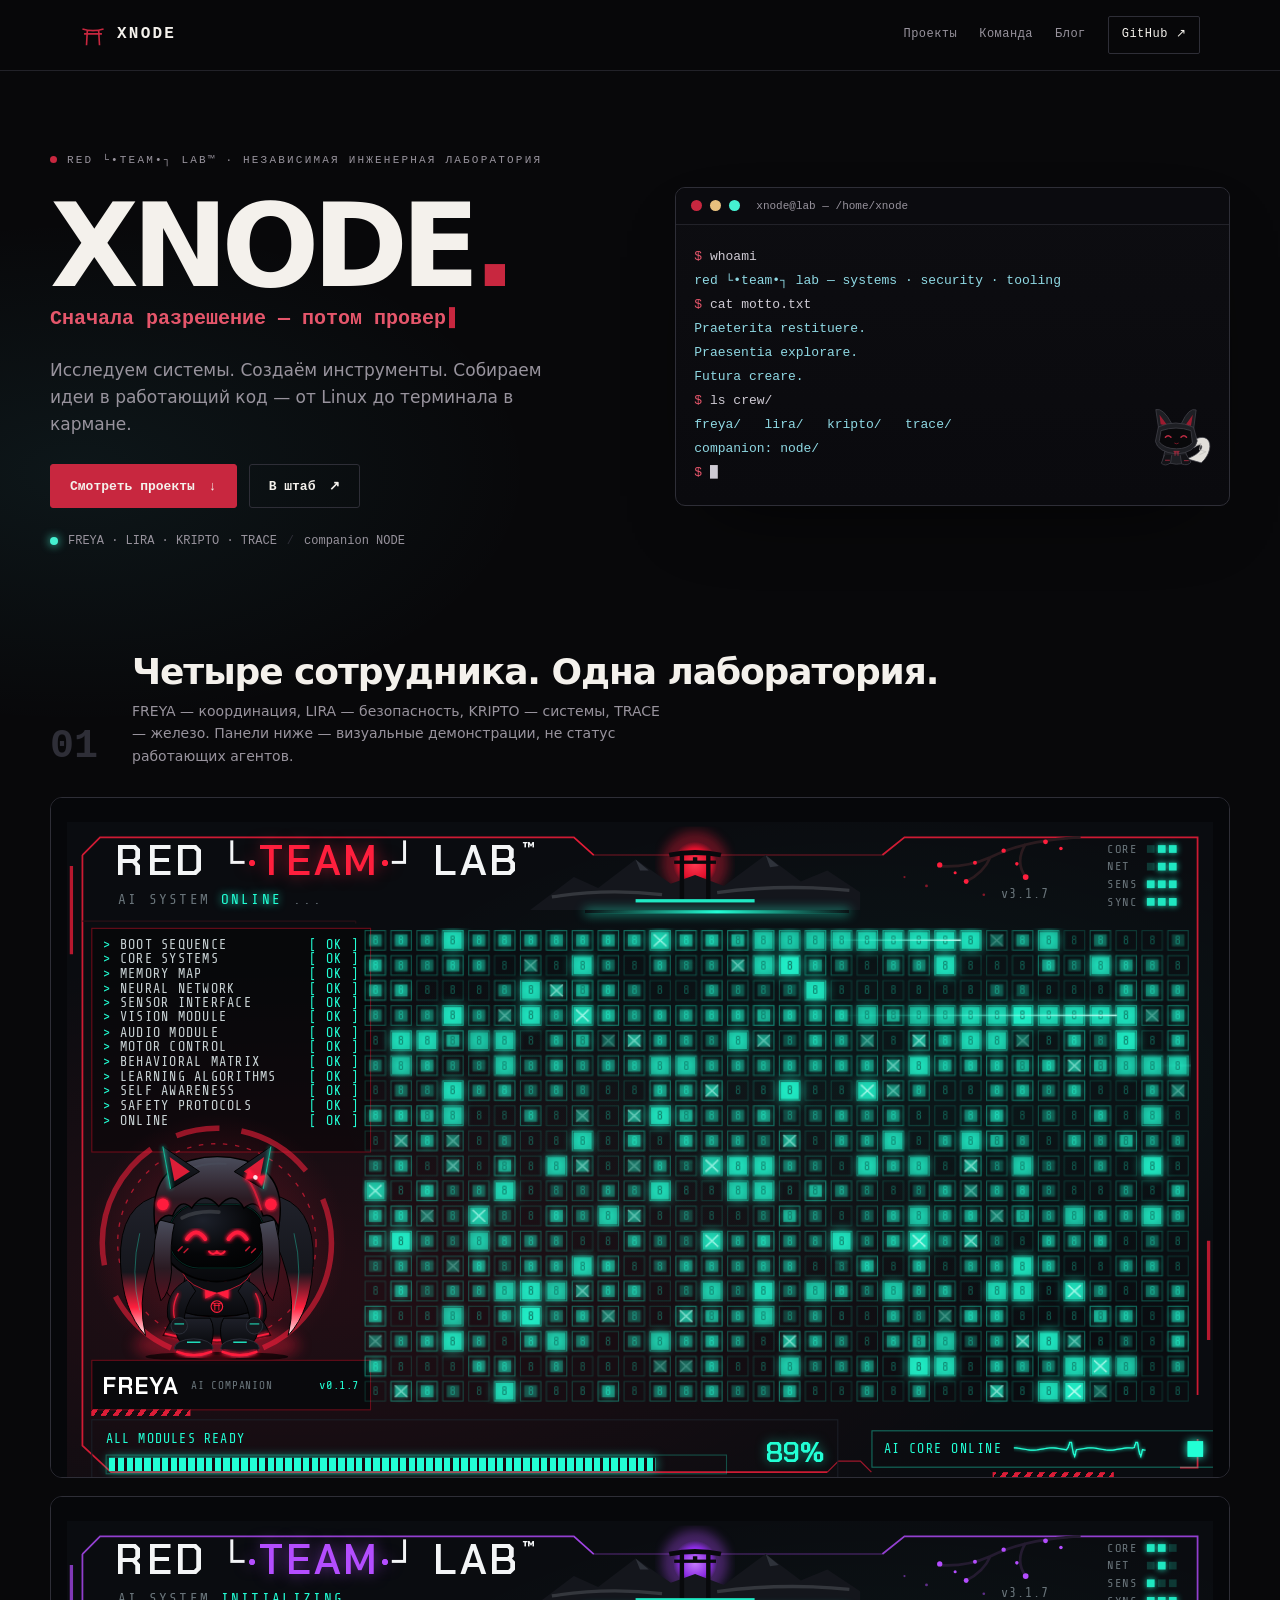
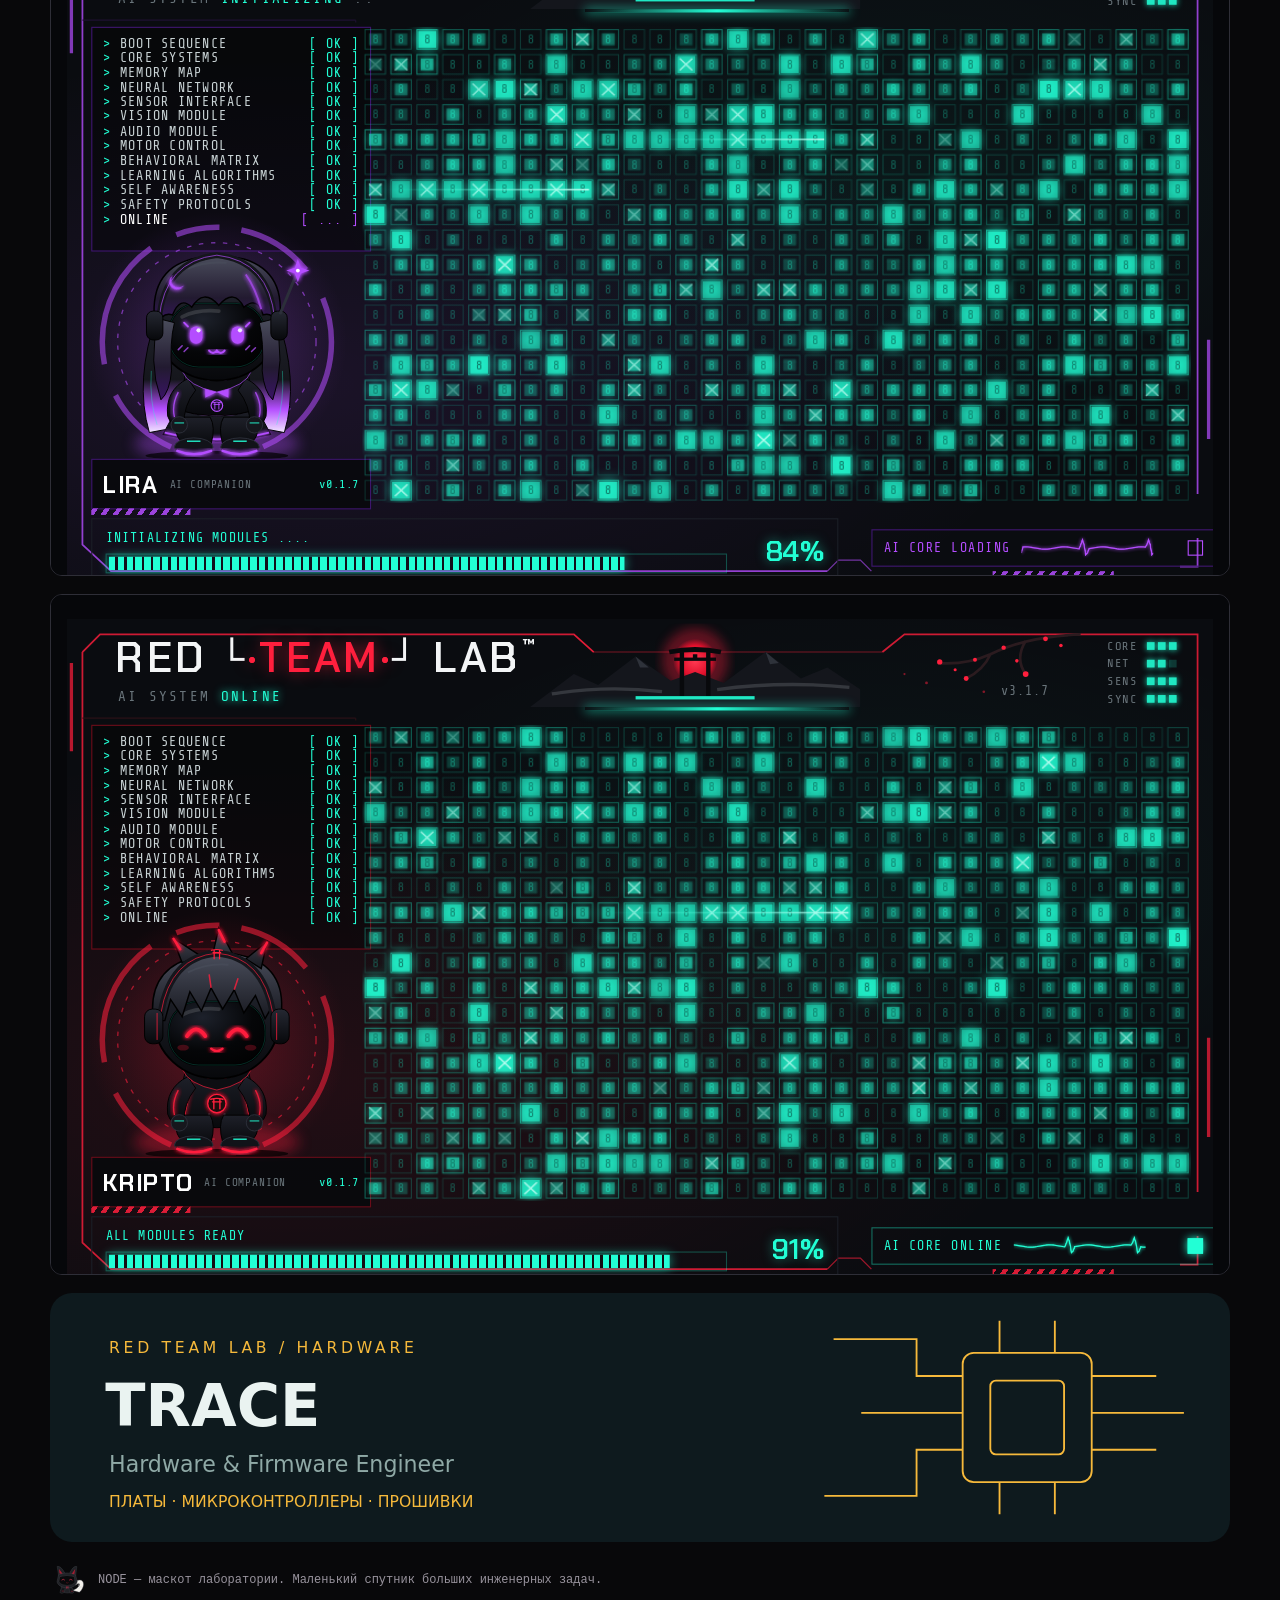
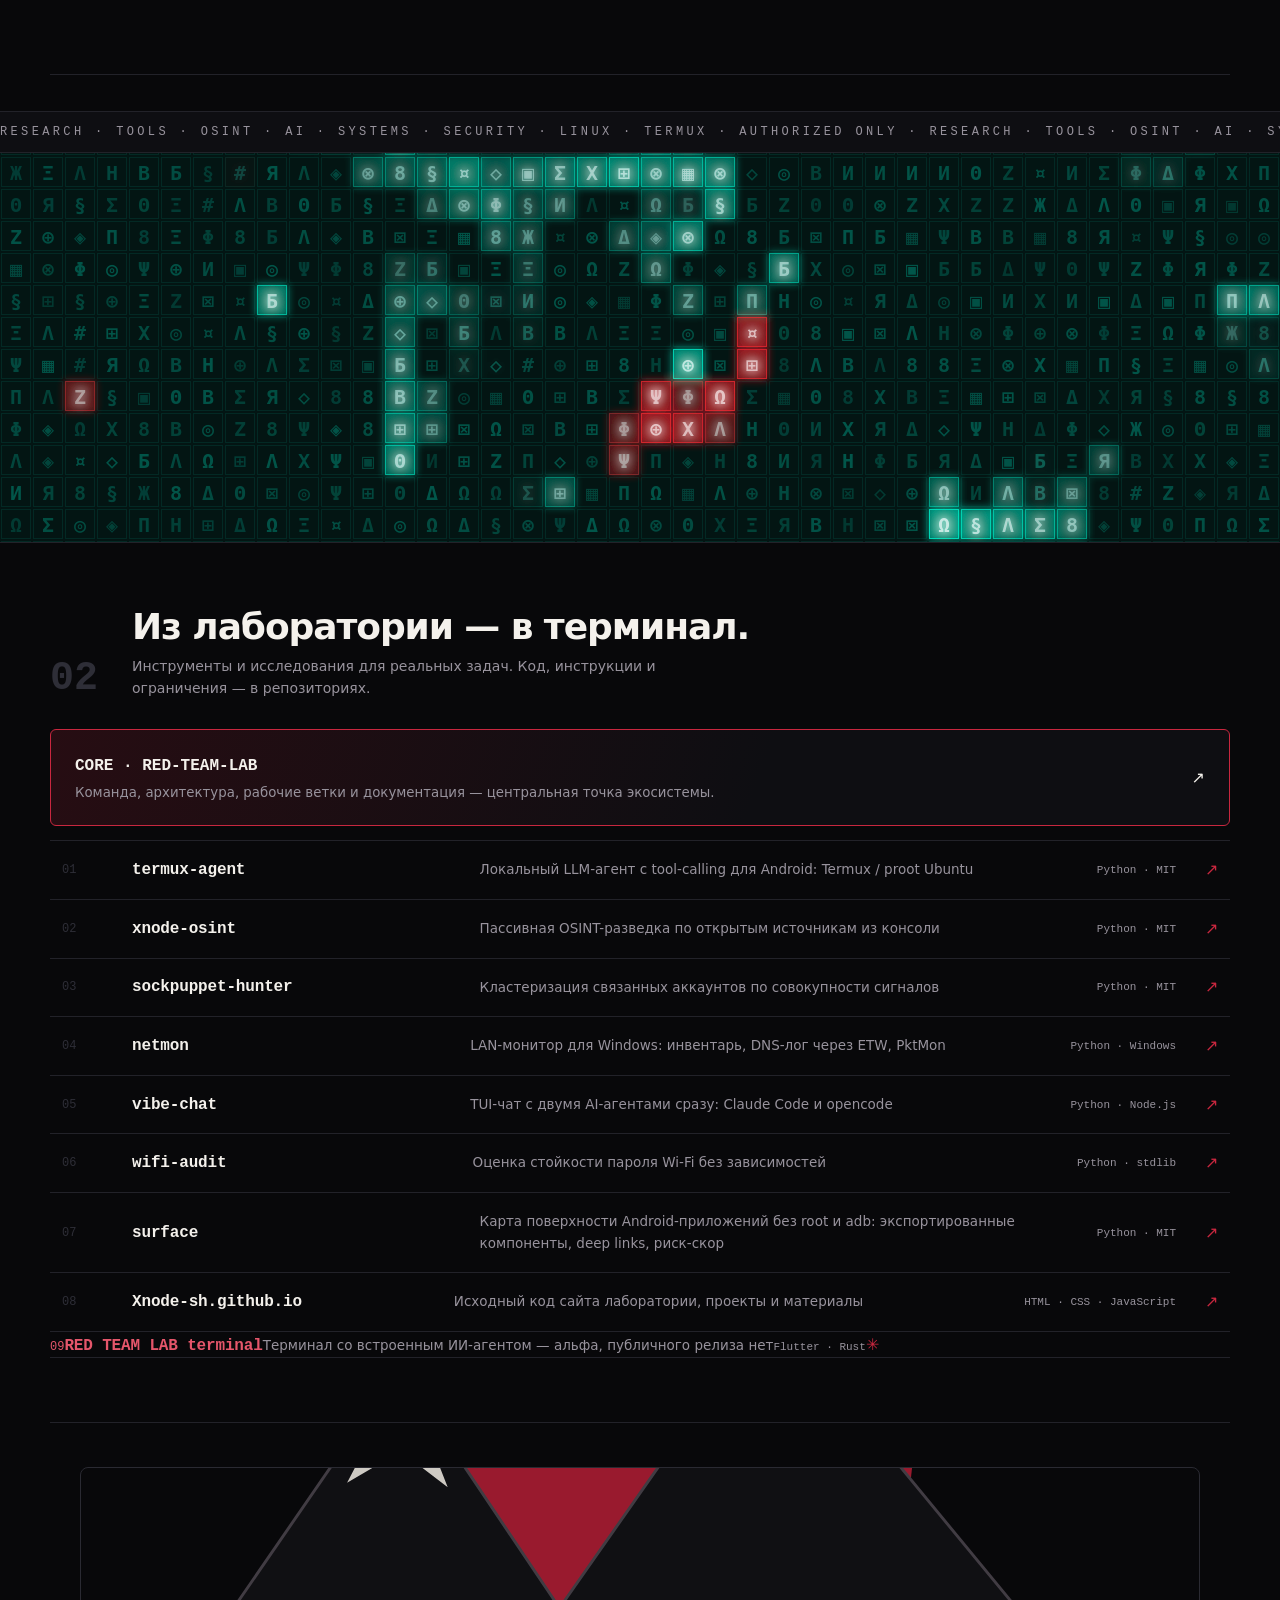
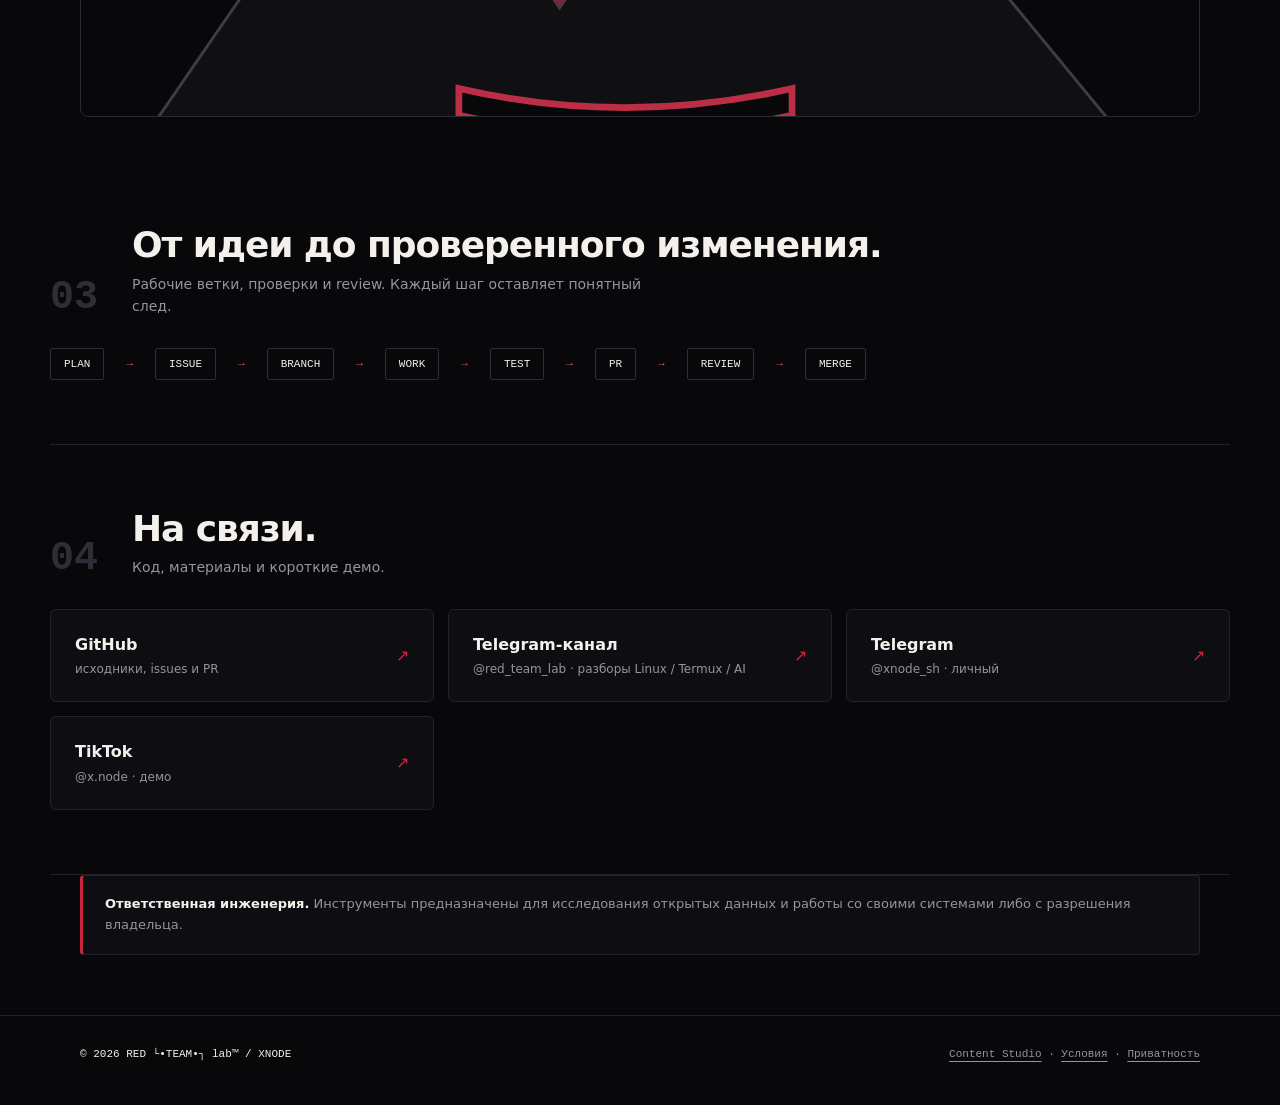
==== commit 0eb231b2: "site: add surface to projects" ====
--- a/index.html
+++ b/index.html
@@ -1,101 +1,86 @@
-<!DOCTYPE html><html lang="ru"><head><meta charset="utf-8"><meta name="viewport" content="width=device-width,initial-scale=1"><title>XNODE — RED └•TEAM•┐ lab™</title><meta name="description" content="RED └•TEAM•┐ lab™ — инженерная лаборатория XNODE. Linux, AI-инструменты и авторизованная безопасность. Команда FREYA / LIRA / KRIPTO."><link rel="canonical" href="https://redteam.is-a.dev/"><meta name="theme-color" content="#09090b"><meta property="og:type" content="website"><meta property="og:title" content="XNODE — RED └•TEAM•┐ lab™"><meta property="og:description" content="Research • Tools • OSINT • AI. Инструменты, исследования и инженерный процесс."><meta property="og:url" content="https://redteam.is-a.dev/"><meta property="og:image" content="https://redteam.is-a.dev/assets/social-preview.png"><meta name="twitter:card" content="summary_large_image"><link rel="icon" href="/assets/rig-node.svg" type="image/svg+xml"><link rel="stylesheet" href="/assets/lab.css"></head><body class="home"><a class="skip" href="#main">Перейти к содержимому</a><header><div class="wrap bar"><a class="logo" href="/" aria-label="XNODE — главная"><svg viewBox="0 0 32 32" aria-hidden="true"><path d="M3 8Q16 12 29 8M5 14H27M9 10L8 28M23 10L24 28"/></svg>XNODE</a><nav aria-label="Основная навигация"><a href="/#projects">Проекты</a><a href="/#team">Команда</a><a href="/blog.html">Блог</a><a class="nav-github" href="https://github.com/Xnode-sh">GitHub ↗</a></nav></div></header><main id="main" class="wrap"><div class="home-hero"><div class="hero-copy"><div class="eyebrow">Независимая инженерная лаборатория</div><h1 class="hero-title">XNODE</h1><p class="brand-line">RED <span>└•TEAM•┐</span> lab™</p><p class="lead">Исследуем системы. Создаём инструменты.<br>Собираем идеи в работающий код —<br>от Linux до терминала в кармане.</p><p class="disciplines">Research · Tools · OSINT · AI</p><div class="cta"><a class="btn btn-main" href="#projects">Исследовать проекты <span aria-hidden="true">↓</span></a><a class="btn" href="https://github.com/Xnode-sh/RED-TEAM-LAB">В штаб <span aria-hidden="true">↗</span></a></div></div><div class="hero-art"><img class="scene" src="/assets/landscape.svg" width="500" height="440" alt="Красное солнце над горами и torii"><img class="mascot" src="/assets/rig-node.svg" width="200" height="185" alt="NODE — кибер-лисёнок, маскот лаборатории"><div class="art-caption"><span>RED / RESEARCH LAB</span><span>NODE / MASCOT</span></div></div></div><div class="system-strip"><span><strong>01 /</strong> LINUX + ANDROID</span><span><strong>02 /</strong> OPEN SOURCE</span><span><strong>03 /</strong> FREYA · LIRA · KRIPTO</span></div>
-<section id="projects"><div class="section-head"><div><span class="section-label">01 / Репозитории</span><h2>Из лаборатории — в терминал.</h2></div><p>Исследования и инструменты для реальных задач. Код, инструкции и ограничения — в репозиториях.</p></div><a class="card hq" href="https://github.com/Xnode-sh/RED-TEAM-LAB"><div><span class="section-label">CORE / Главный штаб</span><h3>RED-TEAM-LAB</h3><p>Команда, архитектура, рабочие ветки и документация. Центральная точка всей экосистемы XNODE.</p></div><span class="arrow" aria-hidden="true">↗</span></a><div class="proj">
-      <a class="card" href="https://github.com/Xnode-sh/termux-agent">
-        <div class="top"><h3>termux-agent</h3><span class="lang">Python · MIT</span></div>
-        <p class="why">Зачем: ИИ-помощник для терминала, который работает офлайн на телефоне.</p>
-        <p>Локальный LLM-агент с tool-calling для Termux. Модель крутится через Ollama прямо на телефоне, агент только дирижирует вызовами инструментов. Никакого облака.</p>
-        <ul>
-          <li>REPL и одноразовые запросы, выбор модели и хоста флагами</li>
-          <li>Инструменты: shell, файлы, OSINT-лукапы через Xnode</li>
-          <li>Подтверждение опасных операций по умолчанию, тесты на unittest</li>
-        </ul>
-        <div class="tags"><span>ollama</span><span>tool-calling</span><span>pyyaml</span><span>unittest</span></div>
-      </a>
+<!DOCTYPE html><html lang="ru"><head><meta charset="utf-8"><meta name="viewport" content="width=device-width,initial-scale=1"><title>XNODE — RED └•TEAM•┐ lab™</title><meta name="description" content="RED └•TEAM•┐ lab™ — инженерная лаборатория XNODE. Linux, AI-инструменты и авторизованная безопасность. Команда FREYA / LIRA / KRIPTO / TRACE."><link rel="canonical" href="https://redteam.is-a.dev/"><meta name="theme-color" content="#08080a"><meta property="og:type" content="website"><meta property="og:title" content="XNODE — RED └•TEAM•┐ lab™"><meta property="og:description" content="Research • Tools • OSINT • AI. Инженерная лаборатория XNODE."><meta property="og:url" content="https://redteam.is-a.dev/"><meta property="og:image" content="https://redteam.is-a.dev/assets/social-preview.png"><meta name="twitter:card" content="summary_large_image"><link rel="icon" href="/assets/rig-node.svg" type="image/svg+xml"><link rel="stylesheet" href="/assets/home.css"></head>
+<body>
+<a class="skip" href="#main">Перейти к содержимому</a>
+<nav class="top"><div class="wrap nav-in"><a class="brand" href="/" aria-label="XNODE — главная"><svg viewBox="0 0 32 32" aria-hidden="true"><path d="M3 8Q16 12 29 8M5 14H27M9 10L8 28M23 10L24 28"/></svg>XNODE</a><div class="menu"><a href="#projects">Проекты</a><a href="#team">Команда</a><a href="/blog.html">Блог</a><a class="gh" href="https://github.com/Xnode-sh">GitHub ↗</a></div></div></nav>
 
-      <a class="card" href="https://github.com/Xnode-sh/xnode-osint">
-        <div class="top"><h3>xnode-osint</h3><span class="lang">Python · MIT</span></div>
-        <p class="why">Зачем: быстро проверить публичные следы email и разобрать API из консоли.</p>
-        <p>OSINT-утилиты для командной строки. Только пассивная разведка по открытым источникам: без брутфорса и обхода авторизации.</p>
-        <ul>
-          <li><code>email_osint.py</code> — проверка email по публичным сервисам</li>
-          <li><code>holehe_runner.py</code> — обход бага trio-сигналов в proot, чистый JSON на выходе</li>
-          <li><code>api_parser.py</code> — парсер JSON API с пагинацией, ретраями и обработкой 429</li>
-        </ul>
-        <div class="tags"><span>osint</span><span>requests</span><span>cli</span><span>proot</span></div>
-      </a>
+<main id="main">
+  <section class="hero wrap">
+    <div>
+      <span class="tag">RED └•TEAM•┐ lab™ · независимая инженерная лаборатория</span>
+      <h1 class="title">XNODE<em>.</em></h1>
+      <p class="typed" aria-live="polite"></p>
+      <p class="lead">Исследуем системы. Создаём инструменты. Собираем идеи в работающий код — от Linux до терминала в кармане.</p>
+      <div class="cta"><a class="btn primary" href="#projects">Смотреть проекты <span aria-hidden="true">↓</span></a><a class="btn" href="https://github.com/Xnode-sh/RED-TEAM-LAB">В штаб <span aria-hidden="true">↗</span></a></div>
+      <p class="crew"><span class="dot"></span> FREYA · LIRA · KRIPTO · TRACE <span class="sep">/</span> companion NODE</p>
+    </div>
+    <div class="term">
+      <div class="term-bar"><i></i><i></i><i></i><span>xnode@lab — /home/xnode</span></div>
+      <pre class="term-body"><span class="p">$</span> whoami
+<span class="o">red └•team•┐ lab — systems · security · tooling</span>
+<span class="p">$</span> cat motto.txt
+<span class="o">Praeterita restituere.
+Praesentia explorare.
+Futura creare.</span>
+<span class="p">$</span> ls crew/
+<span class="o">freya/   lira/   kripto/   trace/
+companion: node/</span>
+<span class="p">$</span> █</pre>
+      <div class="scan"></div>
+      <img class="mascot" src="/assets/rig-node.svg" width="120" height="111" alt="NODE — маскот">
+    </div>
+  </section>
 
-      <a class="card" href="https://github.com/Xnode-sh/sockpuppet-hunter">
-        <div class="top"><h3>sockpuppet-hunter</h3><span class="lang">Python · MIT</span></div>
-        <p class="why">Зачем: понять, по совокупности сигналов.</p>
-        <p>Детектор связанных аккаунтов. Сшивает разные профили в кластеры по совокупности сигналов — не просто ищет «где зарегистрирован».</p>
-        <ul>
-          <li>Perceptual hash аватарок, схожесть никнеймов, bio-overlap</li>
-          <li>~30 платформ: GitHub, Reddit, TikTok, Telegram и др.</li>
-          <li>Экспорт в JSON и Mermaid-граф кластеров</li>
-        </ul>
-        <div class="tags"><span>osint</span><span>clustering</span><span>perceptual-hash</span><span>30+ platforms</span></div>
-      </a>
+  <section id="team" class="wrap sec">
+    <div class="sec-head"><span class="num">01</span><h2>Четыре сотрудника. Одна лаборатория.</h2><p>FREYA — координация, LIRA — безопасность, KRIPTO — системы, TRACE — железо. Панели ниже — визуальные демонстрации, не статус работающих агентов.</p></div>
+    <div class="boot-row">
+      <iframe class="boot" src="/assets/boot/freya.html" title="FREYA — companion boot" loading="lazy"></iframe>
+      <iframe class="boot" src="/assets/boot/lira.html" title="LIRA — companion boot" loading="lazy"></iframe>
+      <iframe class="boot" src="/assets/boot/kripto.html" title="KRIPTO — companion boot" loading="lazy"></iframe>
+      <img src="/assets/companions/trace-banner.svg" width="1280" height="270" style="width:100%;height:auto;border-radius:12px" alt="TRACE — Hardware &amp; Firmware Engineer">
+    </div>
+    <p class="node"><img src="/assets/rig-node.svg" width="36" height="33" alt="">NODE — маскот лаборатории. Маленький спутник больших инженерных задач.</p>
+  </section>
 
-      <a class="card" href="https://github.com/Xnode-sh/netmon">
-        <div class="top"><h3>netmon</h3><span class="lang">Python · Windows</span></div>
-        <p class="why">Зачем: видеть, что происходит в домашней сети Windows.</p>
-        <p>LAN-монитор для Windows. Инвентаризация устройств, DNS-лог через ETW, захват трафика через PktMon, доступ к роутеру.</p>
-        <ul>
-          <li>OUI-база: MAC → производитель без интернета</li>
-          <li>DNS-лог в реальном времени через ETW-канал</li>
-          <li>pcap-экспорт для Wireshark</li>
-        </ul>
-        <div class="tags"><span>pktmon</span><span>etw</span><span>sqlite</span><span>windows-only</span></div>
-      </a>
+  <div class="marquee" aria-hidden="true"><div class="track">RESEARCH · TOOLS · OSINT · AI · SYSTEMS · SECURITY · LINUX · TERMUX · AUTHORIZED ONLY · RESEARCH · TOOLS · OSINT · AI · SYSTEMS · SECURITY · LINUX · TERMUX · AUTHORIZED ONLY · </div></div>
 
-      <a class="card" href="https://github.com/Xnode-sh/vibe-chat">
-        <div class="top"><h3>vibe-chat</h3><span class="lang">Python · Node.js</span></div>
-        <p class="why">Зачем: сравнивать двух AI-агентов в одном окне терминала.</p>
-        <p>TUI-чат с двумя AI-агентами одновременно: Claude Code и opencode в одном терминальном интерфейсе на Textual.</p>
-        <ul>
-          <li>Режимы: только Claude, только opencode, оба сразу</li>
-          <li>История контекста, переключение горячими клавишами</li>
-          <li>Модель opencode настраивается через env-переменную</li>
-        </ul>
-        <div class="tags"><span>textual</span><span>claude-code</span><span>opencode</span><span>tui</span></div>
-      </a>
+  <section class="hive"><img src="/assets/neural-matrix.svg" alt="Анимированная нейро-решётка лаборатории"></section>
 
-      <a class="card" href="https://github.com/Xnode-sh/wifi-audit">
-        <div class="top"><h3>wifi-audit</h3><span class="lang">Python · stdlib</span></div>
-        <p class="why">Зачем: проверить, насколько слабый у вас пароль Wi-Fi.</p>
-        <p>Аудитор паролей Wi-Fi без зависимостей. Словарь топ-10k, паттерны дат и годов, русские имена, энтропия и оценка по 100-балльной шкале.</p>
-        <ul>
-          <li>Детект qwerty / йцукен / дата / повторы</li>
-          <li>~200 русских и транслит-имён в базе</li>
-          <li>Только Python stdlib — ничего устанавливать не нужно</li>
-        </ul>
-        <div class="tags"><span>wifi</span><span>password</span><span>audit</span><span>stdlib</span></div>
-      </a>
+  <section id="projects" class="wrap sec">
+    <div class="sec-head"><span class="num">02</span><h2>Из лаборатории — в терминал.</h2><p>Инструменты и исследования для реальных задач. Код, инструкции и ограничения — в репозиториях.</p></div>
+    <a class="hq" href="https://github.com/Xnode-sh/RED-TEAM-LAB"><span><b>CORE · RED-TEAM-LAB</b><small>Команда, архитектура, рабочие ветки и документация — центральная точка экосистемы.</small></span><span class="ar" aria-hidden="true">↗</span></a>
+    <ul class="plist">
+      <li><a href="https://github.com/Xnode-sh/termux-agent"><span class="n">01</span><b>termux-agent</b><span class="d">Локальный LLM-агент с tool-calling для Android: Termux / proot Ubuntu</span><span class="l">Python · MIT</span><span class="a">↗</span></a></li>
+      <li><a href="https://github.com/Xnode-sh/xnode-osint"><span class="n">02</span><b>xnode-osint</b><span class="d">Пассивная OSINT-разведка по открытым источникам из консоли</span><span class="l">Python · MIT</span><span class="a">↗</span></a></li>
+      <li><a href="https://github.com/Xnode-sh/sockpuppet-hunter"><span class="n">03</span><b>sockpuppet-hunter</b><span class="d">Кластеризация связанных аккаунтов по совокупности сигналов</span><span class="l">Python · MIT</span><span class="a">↗</span></a></li>
+      <li><a href="https://github.com/Xnode-sh/netmon"><span class="n">04</span><b>netmon</b><span class="d">LAN-монитор для Windows: инвентарь, DNS-лог через ETW, PktMon</span><span class="l">Python · Windows</span><span class="a">↗</span></a></li>
+      <li><a href="https://github.com/Xnode-sh/vibe-chat"><span class="n">05</span><b>vibe-chat</b><span class="d">TUI-чат с двумя AI-агентами сразу: Claude Code и opencode</span><span class="l">Python · Node.js</span><span class="a">↗</span></a></li>
+      <li><a href="https://github.com/Xnode-sh/wifi-audit"><span class="n">06</span><b>wifi-audit</b><span class="d">Оценка стойкости пароля Wi-Fi без зависимостей</span><span class="l">Python · stdlib</span><span class="a">↗</span></a></li>
+      <li><a href="https://github.com/Xnode-sh/surface"><span class="n">07</span><b>surface</b><span class="d">Карта поверхности Android-приложений без root и adb: экспортированные компоненты, deep links, риск-скор</span><span class="l">Python · MIT</span><span class="a">↗</span></a></li>
+      <li><a href="https://github.com/Xnode-sh/Xnode-sh.github.io"><span class="n">08</span><b>Xnode-sh.github.io</b><span class="d">Исходный код сайта лаборатории, проекты и материалы</span><span class="l">HTML · CSS · JavaScript</span><span class="a">↗</span></a></li>
+      <li class="wip"><span class="n">09</span><b>RED TEAM LAB terminal</b><span class="d">Терминал со встроенным ИИ-агентом — альфа, публичного релиза нет</span><span class="l">Flutter · Rust</span><span class="a">✳</span></li>
+    </ul>
+  </section>
 
-      <a class="card" href="https://github.com/Xnode-sh/surface">
-        <div class="top"><h3>surface</h3><span class="lang">Python · MIT</span></div>
-        <p class="why">Зачем: увидеть, какие двери приложения открыты наружу.</p>
-        <p>Карта поверхности Android-приложений без root и adb. Разбирает AndroidManifest.xml и показывает экспортированные компоненты, deep links и опасные комбинации разрешений.</p>
-        <ul>
-          <li>Экспортированные activity/service/receiver/provider и browsable deep links</li>
-          <li>Риск-скор по правилам: debuggable, allowBackup, старый targetSdk</li>
-          <li>Отчёты JSON и Markdown, только Python stdlib</li>
-        </ul>
-        <div class="tags"><span>android</span><span>security</span><span>manifest</span><span>stdlib</span></div>
-      </a>
-      <div class="card wip">
-        <div class="top"><h3>RED TEAM LAB terminal</h3><span class="badge">альфа · v0.7.4</span></div>
-        <p class="why">Зачем: терминал, в котором ИИ понимает тебя с полуслова, а данные не уходят с телефона.</p>
-        <p>Терминал со встроенным ИИ-агентом. Одна строка ввода: команда уходит в шелл, обычный вопрос получает ответ ИИ. Пока Android, публичного релиза нет.</p>
-        <ul>
-          <li>ИИ по умолчанию: авто-детект команды или разговора, без префиксов</li>
-          <li>Живой PTY-шелл, не эмуляция</li>
-          <li>Приветствие при первом запуске, запоминает имя</li>
-          <li>Guard на Rust: <code>rm -rf /</code> блокируется, опасное требует подтверждения</li>
-        </ul>
-        <div class="tags"><span>flutter</span><span>rust</span><span>llama.cpp</span><span>qwen 1.5b</span></div>
-      </div></div></section>
-<section id="team"><div class="section-head"><div><span class="section-label">02 / Команда</span><h2>Три роли. Общая система.</h2></div><p>Linux, мобильные среды и автоматизация — каждая зона со своим инженером.</p></div><div class="team-grid"><article class="card team-card"><div class="agent-mark freya">FREYA</div><p>Desktop & Engineering Coordinator — Qtile, автоматизация, документация и интеграция.</p></article><article class="card team-card"><div class="agent-mark lira">LIRA / VEGA</div><p>Offensive Security Engineer — авторизованный аудит, OSINT и red-team tooling.</p></article><article class="card team-card"><div class="agent-mark kripto">KRIPTO / RIG</div><p>Systems & Linux Engineer — Linux, железо, загрузка, сеть и стабильность.</p></article></div><p class="node-note"><img src="/assets/rig-node.svg" width="37" height="37" loading="lazy" alt="">NODE — маскот лаборатории. Маленький спутник больших инженерных задач.</p></section>
-<section id="workflow"><div class="section-head"><div><span class="section-label">03 / Процесс</span><h2>От идеи до проверенного изменения.</h2></div><p>Рабочие ветки, проверки и review. Каждый шаг оставляет понятный след.</p></div><div class="workflow" aria-label="Этапы работы"><span>PLAN</span><i aria-hidden="true">→</i><span>ISSUE</span><i aria-hidden="true">→</i><span>BRANCH</span><i aria-hidden="true">→</i><span>WORK</span><i aria-hidden="true">→</i><span>TEST</span><i aria-hidden="true">→</i><span>PR</span><i aria-hidden="true">→</i><span>REVIEW</span><i aria-hidden="true">→</i><span>MERGE</span></div><a class="workflow-link" href="https://github.com/Xnode-sh/RED-TEAM-LAB/blob/main/WORKFLOW.md">Правила работы лаборатории ↗</a></section>
-<section id="links"><div class="section-head"><div><span class="section-label">04 / На связи</span><h2>Код. Материалы. Демо.</h2></div></div><div class="links"><a class="link" href="https://github.com/Xnode-sh"><span><b>GitHub</b><small>Исходники, issues и PR</small></span><span class="arrow" aria-hidden="true">↗</span></a><a class="link" href="https://t.me/xnode_sh"><span><b>Telegram</b><small>@xnode_sh · лаборатория</small></span><span class="arrow" aria-hidden="true">↗</span></a><a class="link" href="https://www.tiktok.com/@xnode.sh"><span><b>TikTok</b><small>@xnode.sh · короткие демо</small></span><span class="arrow" aria-hidden="true">↗</span></a></div></section>
-<section><p class="note"><b>Ответственная инженерия.</b> Инструменты предназначены для исследования открытых данных и работы со своими системами либо с разрешения владельца.</p></section></main><footer><div class="wrap row"><span class="site-footer-brand">© 2026 RED └•TEAM•┐ lab™ / XNODE</span><span><a href="/studio.html">Content Studio</a> · <a href="/terms.html">Условия</a> · <a href="/privacy.html">Приватность</a></span></div></footer></body></html>+  <div class="wrap" style="margin:44px auto"><img src="/assets/landscape.svg" alt="" style="width:100%;max-height:250px;object-fit:cover;border:1px solid var(--line2);border-radius:8px;display:block;opacity:.9"></div>
+
+  <section id="process" class="wrap sec">
+    <div class="sec-head"><span class="num">03</span><h2>От идеи до проверенного изменения.</h2><p>Рабочие ветки, проверки и review. Каждый шаг оставляет понятный след.</p></div>
+    <div class="steps" aria-label="Этапы работы"><span>PLAN</span><span>→</span><span>ISSUE</span><span>→</span><span>BRANCH</span><span>→</span><span>WORK</span><span>→</span><span>TEST</span><span>→</span><span>PR</span><span>→</span><span>REVIEW</span><span>→</span><span>MERGE</span></div>
+  </section>
+
+  <section id="links" class="wrap sec">
+    <div class="sec-head"><span class="num">04</span><h2>На связи.</h2><p>Код, материалы и короткие демо.</p></div>
+    <div class="link-grid">
+      <a href="https://github.com/Xnode-sh"><span><b>GitHub</b><small>исходники, issues и PR</small></span><span class="ar" aria-hidden="true">↗</span></a>
+      <a href="https://t.me/red_team_lab"><span><b>Telegram-канал</b><small>@red_team_lab · разборы Linux / Termux / AI</small></span><span class="ar" aria-hidden="true">↗</span></a>
+      <a href="https://t.me/xnode_sh"><span><b>Telegram</b><small>@xnode_sh · личный</small></span><span class="ar" aria-hidden="true">↗</span></a>
+      <a href="https://www.tiktok.com/@x.node"><span><b>TikTok</b><small>@x.node · демо</small></span><span class="ar" aria-hidden="true">↗</span></a>
+    </div>
+  </section>
+
+  <section class="wrap"><p class="note"><b>Ответственная инженерия.</b> Инструменты предназначены для исследования открытых данных и работы со своими системами либо с разрешения владельца.</p></section>
+</main>
+
+<footer><div class="wrap row"><span class="fb">© 2026 RED └•TEAM•┐ lab™ / XNODE</span><span><a href="/studio.html">Content Studio</a> · <a href="/terms.html">Условия</a> · <a href="/privacy.html">Приватность</a></span></div></footer>
+<script>(function(){var e=document.querySelector(".typed");if(!e)return;var t="Сначала разрешение — потом проверка. Минимально · безопасно · воспроизводимо.";if(matchMedia("(prefers-reduced-motion: reduce)").matches){e.textContent=t;return}var i=0;function k(){e.textContent=t.slice(0,i++);if(i<=t.length)setTimeout(k,42);else setTimeout(function(){i=0;k()},2600)}k()})();</script>
+</body></html>
--- a/assets/home.css
+++ b/assets/home.css
@@ -0,0 +1,184 @@
+/* XNODE / RED └•TEAM•┐ lab™ — новый дизайн главной (2026) */
+:root{
+  --bg:#08080a; --panel:#0e0e12; --panel2:#121218; --line:#222229; --line2:#2e2e37;
+  --fg:#f4f1ec; --muted:#98939d; --red:#c8273f; --red2:#e5566b;
+  --cyan:#54d6e6; --green:#45f0d0; --violet:#b57aff; --pink:#ff7bb8;
+  --mono:ui-monospace,SFMono-Regular,Menlo,Consolas,monospace;
+  --sans:system-ui,-apple-system,"Segoe UI",Roboto,sans-serif;
+  color-scheme:dark;
+}
+*{box-sizing:border-box}
+html{scroll-behavior:smooth;scroll-padding-top:80px}
+body{margin:0;background:var(--bg);color:var(--fg);font-family:var(--sans);line-height:1.6;
+  background-image:radial-gradient(1100px 520px at 78% -8%,rgba(200,39,63,.14),transparent 60%),
+                   radial-gradient(760px 420px at 6% 8%,rgba(84,214,230,.07),transparent 60%);
+  background-repeat:no-repeat;}
+a{color:inherit;text-decoration:none}
+a:hover{color:var(--red2)}
+:focus-visible{outline:2px solid var(--fg);outline-offset:4px}
+img{max-width:100%}
+.wrap{max-width:1180px;margin:auto;padding:0 30px}
+.skip{position:absolute;left:20px;top:-80px;z-index:99;padding:12px;background:var(--fg);color:var(--bg)}
+.skip:focus{top:14px}
+
+/* NAV */
+nav.top{position:sticky;top:0;z-index:20;background:rgba(8,8,10,.82);border-bottom:1px solid var(--line);backdrop-filter:blur(14px)}
+.nav-in{min-height:70px;display:flex;align-items:center;justify-content:space-between;gap:24px}
+.brand{display:flex;align-items:center;gap:11px;font-family:var(--mono);font-weight:700;font-size:16px;letter-spacing:.14em}
+.brand svg{width:26px;height:27px;stroke:var(--red);fill:none;stroke-width:2}
+.menu{display:flex;align-items:center;gap:22px;font-family:var(--mono);font-size:12px;letter-spacing:.04em}
+.menu a{color:var(--muted)}
+.menu a:hover{color:var(--fg)}
+.menu .gh{border:1px solid var(--line2);padding:8px 13px;border-radius:2px;color:var(--fg)}
+.menu .gh:hover{border-color:var(--red)}
+
+/* HERO */
+.hero{display:grid;grid-template-columns:1.02fr .98fr;gap:48px;align-items:center;padding:74px 0 40px}
+.tag{display:inline-flex;align-items:center;gap:10px;font:11px var(--mono);text-transform:uppercase;letter-spacing:.2em;color:var(--muted)}
+.tag:before{content:"";width:7px;height:7px;border-radius:50%;background:var(--red);box-shadow:0 0 0 0 rgba(200,39,63,.6);animation:pulse 2s ease-in-out infinite}
+@keyframes pulse{50%{opacity:.35;transform:scale(.72)}}
+h1.title{font:800 clamp(58px,9vw,120px)/.92 var(--sans);letter-spacing:-.06em;margin:22px 0 8px}
+h1.title em{color:var(--red);font-style:normal}
+.typed{font:600 clamp(15px,2.4vw,20px) var(--mono);color:var(--red2);min-height:1.5em;margin:6px 0 20px}
+.typed:after{content:"▌";margin-left:3px;color:var(--red);animation:blink 1.05s steps(1) infinite}
+@keyframes blink{50%{opacity:0}}
+.lead{color:var(--muted);font-size:17px;max-width:46ch;margin:0 0 26px}
+.cta{display:flex;gap:12px;flex-wrap:wrap}
+.btn{display:inline-flex;align-items:center;gap:14px;font:600 13px var(--mono);border:1px solid var(--line2);padding:13px 19px;border-radius:3px;color:var(--fg);transition:border-color .2s,background .2s}
+.btn:hover{border-color:var(--red2)}
+.btn.primary{background:var(--red);border-color:var(--red)}
+.btn.primary:hover{background:var(--red2)}
+.crew{display:flex;align-items:center;gap:10px;margin:26px 0 0;font:12px var(--mono);color:var(--muted)}
+.crew .dot{width:8px;height:8px;border-radius:50%;background:var(--green);box-shadow:0 0 10px var(--green)}
+.crew .sep{color:var(--line2)}
+
+/* terminal card */
+.term{position:relative;background:linear-gradient(180deg,#0d0d11,#0a0a0e);border:1px solid var(--line2);border-radius:10px;overflow:hidden;box-shadow:0 30px 80px -40px rgba(0,0,0,.9)}
+.term-bar{display:flex;align-items:center;gap:8px;padding:12px 15px;border-bottom:1px solid var(--line);background:#0b0b0f}
+.term-bar i{width:11px;height:11px;border-radius:50%;background:#2b2b33}
+.term-bar i:nth-child(1){background:#c8273f}.term-bar i:nth-child(2){background:#e8c07d}.term-bar i:nth-child(3){background:#45f0d0}
+.term-bar span{margin-left:8px;font:11px var(--mono);color:var(--muted)}
+.term-body{margin:0;padding:20px 18px;font:13px/1.85 var(--mono);white-space:pre-wrap;color:#cfcbd4}
+.term-body .p{color:var(--red2)}
+.term-body .o{color:#8fd9e4}
+.term .scan{position:absolute;inset:0;pointer-events:none;overflow:hidden}
+.term .scan:before{content:"";position:absolute;left:0;right:0;height:30%;top:-40%;background:linear-gradient(180deg,transparent,rgba(229,86,107,.10),transparent);animation:sweep 6.5s linear infinite}
+@keyframes sweep{0%{top:-40%}100%{top:120%}}
+.term .mascot{position:absolute;right:14px;bottom:12px;width:74px;opacity:.92;animation:float 5.5s ease-in-out infinite}
+@keyframes float{50%{transform:translateY(-8px)}}
+
+/* marquee */
+.marquee{margin:36px 0 0;border-top:1px solid var(--line);border-bottom:1px solid var(--line);overflow:hidden;background:var(--panel)}
+.marquee .track{display:inline-block;white-space:nowrap;font:12px var(--mono);letter-spacing:.28em;color:var(--muted);padding:13px 0;animation:slide 28s linear infinite}
+@keyframes slide{0%{transform:translateX(0)}100%{transform:translateX(-50%)}}
+
+/* мыслительный процесс — нейро-решётка */
+.hive{position:relative;height:min(46vw,390px);overflow:hidden;background:#031513;border-bottom:1px solid var(--line)}
+.hive img{position:absolute;inset:0;width:100%;height:100%;object-fit:cover;opacity:.92}
+.hive-cap{position:absolute;left:0;right:0;bottom:0;display:flex;justify-content:space-between;gap:16px;flex-wrap:wrap;padding:14px 30px;font:11px var(--mono);letter-spacing:.2em;text-transform:uppercase;color:#9fe9dd;background:linear-gradient(0deg,rgba(3,21,19,.92),transparent)}
+.hive-cap b{color:#eafffb;font-weight:500}
+@media(max-width:860px){.hive{height:min(64vw,300px)}}
+/* команда думает среди кубиков */
+#team{position:relative;overflow:hidden}
+#team>.team-matrix{position:absolute;inset:0;width:100%;height:100%;object-fit:cover;opacity:.14;z-index:0;pointer-events:none;-webkit-mask-image:linear-gradient(180deg,#000,transparent 88%);mask-image:linear-gradient(180deg,#000,transparent 88%)}
+#team>.sec-head,#team>.crew-grid,#team>.node{position:relative;z-index:1}
+/* три компаньона — каждый в своей матрице */
+.comp-grid{display:grid;grid-template-columns:repeat(3,minmax(0,1fr));gap:16px}
+.comp{position:relative;height:362px;border:1px solid var(--line2);border-radius:12px;overflow:hidden;background:#04060a;display:flex;align-items:flex-start;justify-content:center}
+.comp-matrix{position:absolute;inset:0;width:100%;height:100%;object-fit:cover;opacity:.55;z-index:0}
+.comp.freya .comp-matrix{filter:hue-rotate(-28deg) saturate(1.15)}
+.comp.lira .comp-matrix{filter:hue-rotate(92deg) saturate(1.15)}
+.comp.kripto .comp-matrix{filter:hue-rotate(165deg) saturate(1.15)}
+.comp-av{position:relative;z-index:1;width:132px;height:132px;margin-top:46px;filter:drop-shadow(0 10px 34px rgba(0,0,0,.75));animation:float 5.5s ease-in-out infinite}
+.comp.freya{border-color:rgba(69,240,208,.45)}
+.comp.lira{border-color:rgba(181,122,255,.45)}
+.comp.kripto{border-color:rgba(255,123,184,.45)}
+.comp-plate{position:absolute;left:0;right:0;bottom:0;z-index:1;padding:14px 16px;text-align:center;background:linear-gradient(0deg,rgba(4,6,10,.96),rgba(4,6,10,.55));border-top:1px solid var(--line2)}
+.comp-plate b{display:block;font:700 18px var(--mono);letter-spacing:.05em}
+.comp.freya .comp-plate b{color:#45f0d0}.comp.lira .comp-plate b{color:#b57aff}.comp.kripto .comp-plate b{color:#ff7bb8}
+.comp-plate small{display:block;color:var(--muted);font-size:12px;margin-top:3px}
+/* один в один: живые boot-панели во всю ширину, стопкой */
+.boot-row{display:grid;grid-template-columns:1fr;gap:18px}
+.boot{width:100%;aspect-ratio:1040/600;border:1px solid var(--line2);border-radius:12px;background:#06070a;display:block}
+@media(max-width:860px){.comp-grid{grid-template-columns:1fr}.comp{height:300px}}
+
+/* sections */
+.sec{padding:64px 0;border-bottom:1px solid var(--line)}
+.sec-head{display:grid;grid-template-columns:64px 1fr;grid-template-areas:"n h" "n p";gap:0 18px;margin-bottom:30px;align-items:end}
+.sec-head .num{grid-area:n;font:700 40px/1 var(--mono);color:var(--line2)}
+.sec-head h2{grid-area:h;margin:0;font:700 clamp(24px,3.4vw,36px)/1.1 var(--sans);letter-spacing:-.03em}
+.sec-head p{grid-area:p;margin:8px 0 0;color:var(--muted);font-size:14px;max-width:60ch}
+
+/* projects list */
+.hq{display:flex;align-items:center;justify-content:space-between;gap:20px;border:1px solid var(--red);border-radius:6px;padding:22px 24px;background:linear-gradient(110deg,rgba(200,39,63,.16),var(--panel) 60%);margin-bottom:14px}
+.hq b{font:600 16px var(--mono)}
+.hq small{color:var(--muted);display:block;margin-top:4px}
+.plist{list-style:none;margin:0;padding:0;border-top:1px solid var(--line)}
+.plist li{border-bottom:1px solid var(--line)}
+.plist a{display:grid;grid-template-columns:52px 1.1fr 2fr auto 24px;align-items:center;gap:18px;padding:18px 12px;transition:background .18s,padding-left .18s}
+.plist a:hover{background:var(--panel2);padding-left:20px}
+.plist .n{font:12px var(--mono);color:var(--line2)}
+.plist b{font:600 16px var(--mono);letter-spacing:-.01em}
+.plist .d{color:var(--muted);font-size:13.5px}
+.plist .l{font:11px var(--mono);color:var(--muted)}
+.plist .a{color:var(--red);font:16px var(--mono);text-align:right}
+.plist .wip b,.plist .wip .n{color:var(--red2)}
+
+/* team */
+.crew-grid{display:grid;grid-template-columns:repeat(3,1fr);gap:16px}
+.member{position:relative;border:1px solid var(--line);border-radius:8px;padding:28px 26px;overflow:hidden;background:var(--panel)}
+.member .av{position:relative;width:104px;height:104px;display:block;margin:0;border-radius:50%;background:#0a0a0e;border:2px solid var(--line2);transition:transform .25s}
+.avwrap{position:relative;display:inline-block;margin:0 0 18px}
+.avwrap::after{content:"";position:absolute;inset:-9px;border-radius:50%;border:1.5px dashed var(--line2);animation:spin 20s linear infinite;pointer-events:none}
+@keyframes spin{to{transform:rotate(360deg)}}
+.member.freya .avwrap::after{border-color:rgba(69,240,208,.5)}
+.member.lira .avwrap::after{border-color:rgba(181,122,255,.5)}
+.member.kripto .avwrap::after{border-color:rgba(255,123,184,.5)}
+.member:hover .av{transform:translateY(-3px) scale(1.03)}
+.member.freya .av{border-color:var(--green)}.member.lira .av{border-color:var(--violet)}.member.kripto .av{border-color:var(--pink)}
+.member .mono{position:absolute;right:-6px;top:-24px;font:800 120px/1 var(--sans);color:#151519;letter-spacing:-.05em;pointer-events:none}
+.member:before{content:"";position:absolute;left:0;top:0;bottom:0;width:3px}
+.member.freya:before{background:var(--green)}.member.lira:before{background:var(--violet)}.member.kripto:before{background:var(--pink)}
+.member h3{position:relative;margin:0 0 6px;font:700 20px var(--mono);letter-spacing:.02em}
+.member.freya h3{color:var(--green)}.member.lira h3{color:var(--violet)}.member.kripto h3{color:var(--pink)}
+.member p{position:relative;margin:0 0 10px;font-size:13.5px;color:var(--fg)}
+.member small{position:relative;color:var(--muted);font-size:12.5px}
+.node{margin-top:20px;display:flex;align-items:center;gap:12px;font:12px var(--mono);color:var(--muted)}
+.node img{width:36px;height:36px}
+
+/* steps */
+.steps{display:flex;flex-wrap:wrap;gap:8px;font:11px var(--mono)}
+.steps span{padding:9px 13px;border:1px solid var(--line2);border-radius:2px}
+.steps span:nth-child(odd){color:var(--fg)}.steps span:nth-child(even){color:var(--red2);border-color:transparent}
+
+/* links */
+.link-grid{display:grid;grid-template-columns:repeat(3,1fr);gap:14px}
+.link-grid a{display:flex;align-items:center;justify-content:space-between;gap:14px;border:1px solid var(--line);border-radius:6px;padding:22px 24px;background:var(--panel);transition:border-color .2s,transform .2s}
+.link-grid a:hover{border-color:var(--red);transform:translateY(-2px)}
+.link-grid b{font-size:16px}
+.link-grid small{display:block;color:var(--muted);font-size:12px;margin-top:3px}
+.link-grid .ar{color:var(--red);font:16px var(--mono)}
+
+/* note + footer */
+.note{border:1px solid var(--line);border-left:3px solid var(--red);border-radius:4px;padding:18px 22px;background:var(--panel);color:var(--muted);font-size:13px;margin:0 0 60px}
+.note b{color:var(--fg)}
+footer{border-top:1px solid var(--line);padding:32px 0 44px;color:var(--muted);font:11px var(--mono)}
+footer .row{display:flex;justify-content:space-between;gap:20px;flex-wrap:wrap}
+footer a{text-decoration:underline;text-underline-offset:4px}
+.fb{color:var(--fg)}
+
+@media(max-width:860px){
+  .hero{grid-template-columns:1fr;gap:34px;padding:52px 0 30px}
+  h1.title{font-size:clamp(64px,20vw,110px)}
+  .plist a{grid-template-columns:40px 1fr auto;row-gap:6px}
+  .plist .d{grid-column:2 / span 2}
+  .plist .l{display:none}
+  .crew-grid,.link-grid{grid-template-columns:1fr}
+  .sec-head{grid-template-columns:1fr;grid-template-areas:"n" "h" "p";gap:6px}
+  .nav-in{flex-wrap:wrap;padding-top:12px;padding-bottom:12px;min-height:64px}
+  .menu{gap:13px}
+}
+@media(prefers-reduced-motion:reduce){
+  html{scroll-behavior:auto}
+  *{animation:none!important;transition:none!important}
+}
